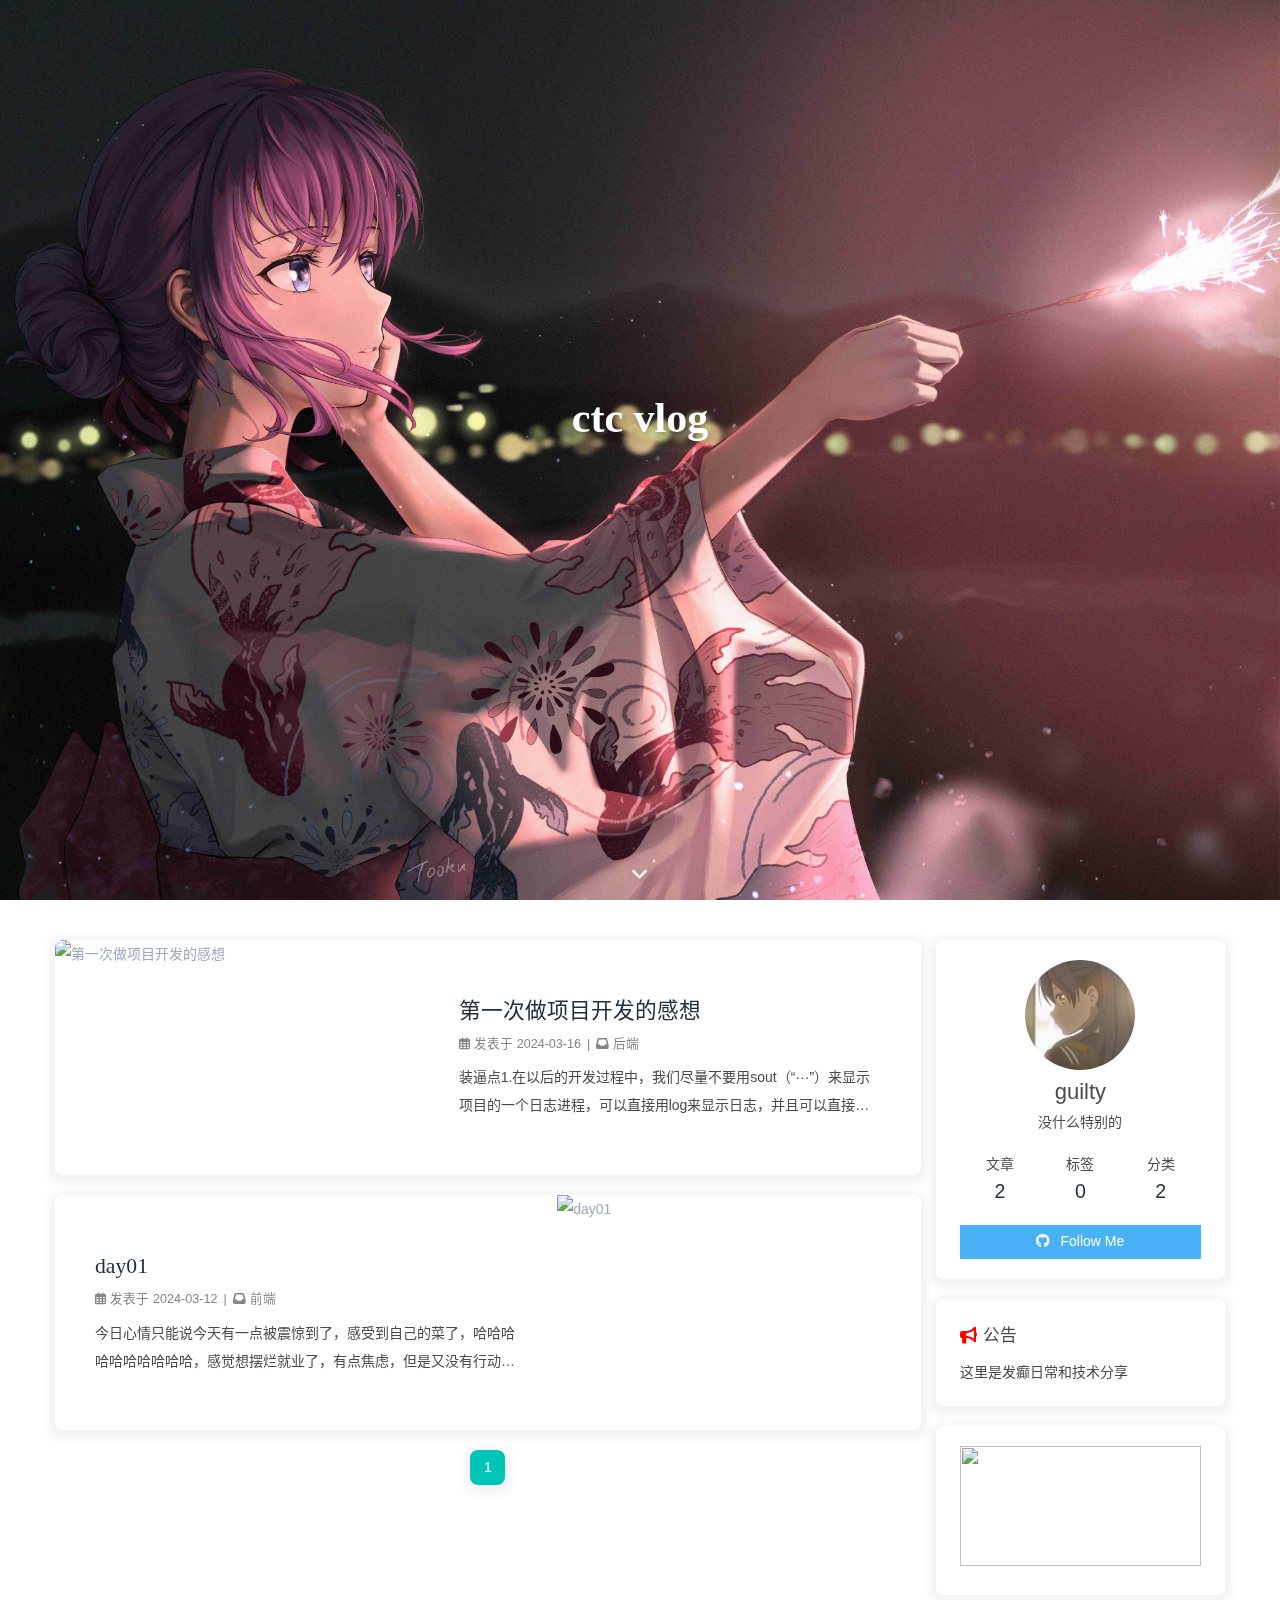
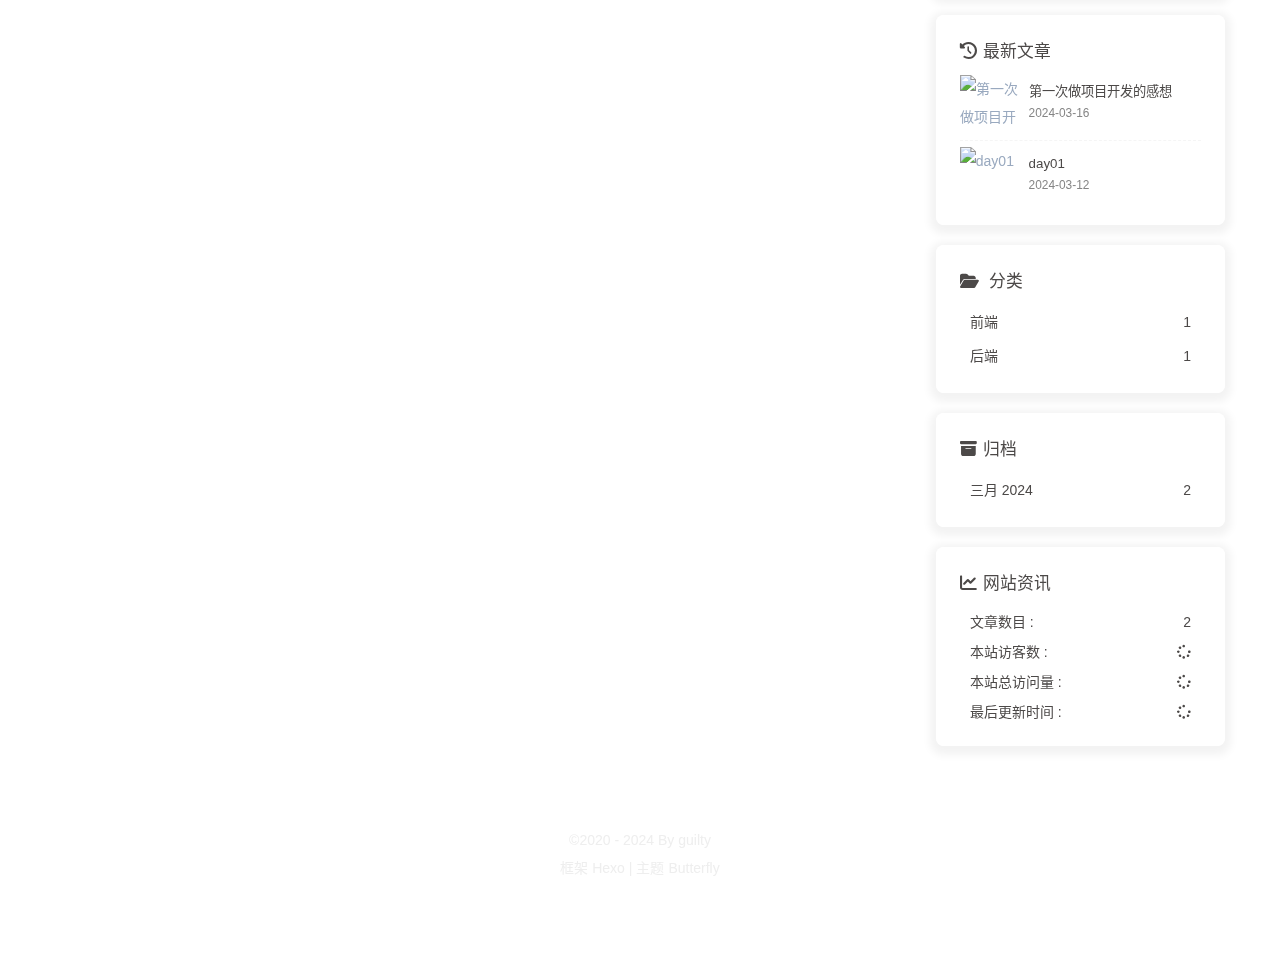
==== index.html @ 4bde2156 "Site updated: 2024-03-17 15:20:53" ====
<!DOCTYPE html><html lang="zh-CN" data-theme="light"><head><meta charset="UTF-8"><meta http-equiv="X-UA-Compatible" content="IE=edge"><meta name="viewport" content="width=device-width, initial-scale=1.0,viewport-fit=cover"><title>ctc vlog - 巅峰引来虚伪的拥护，黄昏见证真正的信徒</title><meta name="author" content="guilty"><meta name="copyright" content="guilty"><meta name="format-detection" content="telephone=no"><meta name="theme-color" content="#ffffff"><meta name="description" content="没什么特别的">
<meta property="og:type" content="website">
<meta property="og:title" content="ctc vlog">
<meta property="og:url" content="http://example.com/index.html">
<meta property="og:site_name" content="ctc vlog">
<meta property="og:description" content="没什么特别的">
<meta property="og:locale" content="zh_CN">
<meta property="og:image" content="http://example.com/img/img02.png">
<meta property="article:author" content="guilty">
<meta name="twitter:card" content="summary">
<meta name="twitter:image" content="http://example.com/img/img02.png"><link rel="shortcut icon" href="/img/favicon.png"><link rel="canonical" href="http://example.com/index.html"><link rel="preconnect" href="//cdn.jsdelivr.net"/><link rel="preconnect" href="//busuanzi.ibruce.info"/><link rel="stylesheet" href="/css/index.css?v=4.13.0"><link rel="stylesheet" href="https://cdn.jsdelivr.net/npm/@fortawesome/fontawesome-free@6.5.1/css/all.min.css"><link rel="stylesheet" href="https://cdn.jsdelivr.net/npm/@fancyapps/ui@5.0.33/dist/fancybox/fancybox.min.css" media="print" onload="this.media='all'"><script>const GLOBAL_CONFIG = {
  root: '/',
  algolia: undefined,
  localSearch: {"path":"/search.xml","preload":false,"top_n_per_article":1,"unescape":false,"languages":{"hits_empty":"找不到您查询的内容：${query}","hits_stats":"共找到 ${hits} 篇文章"}},
  translate: undefined,
  noticeOutdate: undefined,
  highlight: {"plugin":"highlight.js","highlightCopy":true,"highlightLang":true,"highlightHeightLimit":false},
  copy: {
    success: '复制成功',
    error: '复制错误',
    noSupport: '浏览器不支持'
  },
  relativeDate: {
    homepage: false,
    post: false
  },
  runtime: '',
  dateSuffix: {
    just: '刚刚',
    min: '分钟前',
    hour: '小时前',
    day: '天前',
    month: '个月前'
  },
  copyright: undefined,
  lightbox: 'fancybox',
  Snackbar: undefined,
  infinitegrid: {
    js: 'https://cdn.jsdelivr.net/npm/@egjs/infinitegrid@4.11.1/dist/infinitegrid.min.js',
    buttonText: '加载更多'
  },
  isPhotoFigcaption: false,
  islazyload: false,
  isAnchor: false,
  percent: {
    toc: true,
    rightside: false,
  },
  autoDarkmode: false
}</script><script id="config-diff">var GLOBAL_CONFIG_SITE = {
  title: 'ctc vlog',
  isPost: false,
  isHome: true,
  isHighlightShrink: false,
  isToc: false,
  postUpdate: '2024-03-17 15:19:22'
}</script><script>(win=>{
      win.saveToLocal = {
        set: (key, value, ttl) => {
          if (ttl === 0) return
          const now = Date.now()
          const expiry = now + ttl * 86400000
          const item = {
            value,
            expiry
          }
          localStorage.setItem(key, JSON.stringify(item))
        },
      
        get: key => {
          const itemStr = localStorage.getItem(key)
      
          if (!itemStr) {
            return undefined
          }
          const item = JSON.parse(itemStr)
          const now = Date.now()
      
          if (now > item.expiry) {
            localStorage.removeItem(key)
            return undefined
          }
          return item.value
        }
      }
    
      win.getScript = (url, attr = {}) => new Promise((resolve, reject) => {
        const script = document.createElement('script')
        script.src = url
        script.async = true
        script.onerror = reject
        script.onload = script.onreadystatechange = function() {
          const loadState = this.readyState
          if (loadState && loadState !== 'loaded' && loadState !== 'complete') return
          script.onload = script.onreadystatechange = null
          resolve()
        }

        Object.keys(attr).forEach(key => {
          script.setAttribute(key, attr[key])
        })

        document.head.appendChild(script)
      })
    
      win.getCSS = (url, id = false) => new Promise((resolve, reject) => {
        const link = document.createElement('link')
        link.rel = 'stylesheet'
        link.href = url
        if (id) link.id = id
        link.onerror = reject
        link.onload = link.onreadystatechange = function() {
          const loadState = this.readyState
          if (loadState && loadState !== 'loaded' && loadState !== 'complete') return
          link.onload = link.onreadystatechange = null
          resolve()
        }
        document.head.appendChild(link)
      })
    
      win.activateDarkMode = () => {
        document.documentElement.setAttribute('data-theme', 'dark')
        if (document.querySelector('meta[name="theme-color"]') !== null) {
          document.querySelector('meta[name="theme-color"]').setAttribute('content', '#0d0d0d')
        }
      }
      win.activateLightMode = () => {
        document.documentElement.setAttribute('data-theme', 'light')
        if (document.querySelector('meta[name="theme-color"]') !== null) {
          document.querySelector('meta[name="theme-color"]').setAttribute('content', '#ffffff')
        }
      }
      const t = saveToLocal.get('theme')
    
        if (t === 'dark') activateDarkMode()
        else if (t === 'light') activateLightMode()
      
      const asideStatus = saveToLocal.get('aside-status')
      if (asideStatus !== undefined) {
        if (asideStatus === 'hide') {
          document.documentElement.classList.add('hide-aside')
        } else {
          document.documentElement.classList.remove('hide-aside')
        }
      }
    
      const detectApple = () => {
        if(/iPad|iPhone|iPod|Macintosh/.test(navigator.userAgent)){
          document.documentElement.classList.add('apple')
        }
      }
      detectApple()
    })(window)</script><link rel="stylesheet" href="/css/custom.css" media="defer" onload="this.media='all'"><!-- hexo injector head_end start --><link rel="stylesheet" href="https://cdn.cbd.int/hexo-butterfly-swiper-anzhiyu-pro/lib/swiper.min.css" media="print" onload="this.media='all'"><link rel="stylesheet" href="https://cdn.cbd.int/hexo-butterfly-swiper-anzhiyu-pro/lib/swiperstyle.css" media="print" onload="this.media='all'"><link rel="stylesheet" href="https://npm.elemecdn.com/anzhiyu-blog@2.0.4/css/runtime/runtime.min.css" media="print" onload="this.media='all'"><link rel="stylesheet" href="https://cdn.cbd.int/hexo-butterfly-clock-anzhiyu@1.1.6/lib/clock.min.css" /><link rel="stylesheet" href="https://cdn.cbd.int/hexo-butterfly-swiper-anzhiyu-pro/lib/swiper.min.css" media="print" onload="this.media='all'"><link rel="stylesheet" href="https://cdn.cbd.int/hexo-butterfly-swiper-anzhiyu-pro/lib/swiperstyle.css" media="print" onload="this.media='all'"><link rel="stylesheet" href="https://cdn.cbd.int/hexo-butterfly-swiper-anzhiyu-pro/lib/categoryGroup.css" media="print" onload="this.media='all'"><link rel="stylesheet" href="https://cdn.cbd.int/hexo-butterfly-wowjs/lib/animate.min.css" media="print" onload="this.media='screen'"><!-- hexo injector head_end end --><meta name="generator" content="Hexo 7.1.1"><link rel="alternate" href="/atom.xml" title="ctc vlog" type="application/atom+xml">
</head><body><div id="web_bg"></div><div id="sidebar"><div id="menu-mask"></div><div id="sidebar-menus"><div class="avatar-img is-center"><img src="/img/img02.png" onerror="onerror=null;src='/img/friend_404.gif'" alt="avatar"/></div><div class="sidebar-site-data site-data is-center"><a href="/archives/"><div class="headline">文章</div><div class="length-num">2</div></a><a href="/tags/"><div class="headline">标签</div><div class="length-num">0</div></a><a href="/categories/"><div class="headline">分类</div><div class="length-num">2</div></a></div><hr class="custom-hr"/><div class="menus_items"><div class="menus_item"><a class="site-page" href="/"><i class="fa-fw fas fa-home"></i><span> Home</span></a></div><div class="menus_item"><a class="site-page" href="/bangumis/index.html"><i class="fa-fw fas fa-home"></i><span> 追番</span></a></div><div class="menus_item"><a class="site-page" href="/comments/"><i class="fa-fw fas fa-envelope"></i><span> 留言板</span></a></div></div></div></div><div class="page" id="body-wrap"><header class="full_page" id="page-header"><nav id="nav"><span id="blog-info"><a href="/" title="ctc vlog"><span class="site-name">ctc vlog</span></a></span><div id="menus"><div id="search-button"><a class="site-page social-icon search" href="javascript:void(0);"><i class="fas fa-search fa-fw"></i><span> 搜索</span></a></div><div class="menus_items"><div class="menus_item"><a class="site-page" href="/"><i class="fa-fw fas fa-home"></i><span> Home</span></a></div><div class="menus_item"><a class="site-page" href="/bangumis/index.html"><i class="fa-fw fas fa-home"></i><span> 追番</span></a></div><div class="menus_item"><a class="site-page" href="/comments/"><i class="fa-fw fas fa-envelope"></i><span> 留言板</span></a></div></div><div id="toggle-menu"><a class="site-page" href="javascript:void(0);"><i class="fas fa-bars fa-fw"></i></a></div></div></nav><div id="site-info"><h1 id="site-title">ctc vlog</h1></div><div id="scroll-down"><i class="fas fa-angle-down scroll-down-effects"></i></div></header><main class="layout" id="content-inner"><div class="recent-posts" id="recent-posts"><div class="recent-post-item"><div class="post_cover left"><a href="/posts/1.html" title="第一次做项目开发的感想"><img class="post-bg" src="/img/img04.jpg" onerror="this.onerror=null;this.src='/img/404.jpg'" alt="第一次做项目开发的感想"></a></div><div class="recent-post-info"><a class="article-title" href="/posts/1.html" title="第一次做项目开发的感想">第一次做项目开发的感想</a><div class="article-meta-wrap"><span class="post-meta-date"><i class="far fa-calendar-alt"></i><span class="article-meta-label">发表于</span><time datetime="2024-03-16T09:42:30.233Z" title="发表于 2024-03-16 17:42:30">2024-03-16</time></span><span class="article-meta"><span class="article-meta-separator">|</span><i class="fas fa-inbox"></i><a class="article-meta__categories" href="/categories/%E5%90%8E%E7%AB%AF/">后端</a></span></div><div class="content">装逼点1.在以后的开发过程中，我们尽量不要用sout（“···”）来显示项目的一个日志进程，可以直接用log来显示日志，并且可以直接用注解@Slf4j
知识点* 1.@RestController是一个组合注解，不仅包括controller还有response body，它能将对象转为josn格式* 2.Nginx 和 Tomcat 都可以作为 Web 服务器，但它们的作用略有不同。Nginx 是一个高性能的 Web 服务器和反向代理，只处理静态文件。Tomcat 是一个 Java Web 应用服务器，它的主要作用是提供 Java Web 应用程序的服务。Tomcat 支持 Servlet 和 JSP 技术，能够从前端接收 HTTP 请求，处理请求并生成响应，还可以与数据库等其他后端服务进行交互。也就是说，前端的静态资源放到Nginx服务器上，而与后台数据库交互的后端代码可以放在Tomcat服务器上，因为他支持Servlet和jsp技术，同理，也支持SpringBoot框架开发的代码。再简单来说，就是一个只能挂静态的，没有任何变化的东西，一个能与后端进行互动，能变化* 3.当前端有数据 ...</div></div></div><div class="recent-post-item"><div class="post_cover right"><a href="/posts/0.html" title="day01"><img class="post-bg" src="/img/img03.png" onerror="this.onerror=null;this.src='/img/404.jpg'" alt="day01"></a></div><div class="recent-post-info"><a class="article-title" href="/posts/0.html" title="day01">day01</a><div class="article-meta-wrap"><span class="post-meta-date"><i class="far fa-calendar-alt"></i><span class="article-meta-label">发表于</span><time datetime="2024-03-12T08:38:47.953Z" title="发表于 2024-03-12 16:38:47">2024-03-12</time></span><span class="article-meta"><span class="article-meta-separator">|</span><i class="fas fa-inbox"></i><a class="article-meta__categories" href="/categories/%E5%89%8D%E7%AB%AF/">前端</a></span></div><div class="content">今日心情只能说今天有一点被震惊到了，感受到自己的菜了，哈哈哈哈哈哈哈哈哈哈，感觉想摆烂就业了，有点焦虑，但是又没有行动，算了，今天直接摆烂吧
技术分享今天接触了hexo和GitHub搭建个人博客，我感觉一定要记得你新建一个github项目，一定名字要与你的github名字一样，否则不能访问。接下来说一下简要流程。
1.github账号的注册注册懂得都懂，但是可能登不进去github网站，这个时候不要慌张，你也可以直接用steam++（steam加速器）加速github。
2.nodejs这个下载的话自己去看网上的配置即可，可能会碰到一点麻烦，所以建议版本不要太高，因为比较成熟的一些经典框架用的都是低版本
3.git下载这个几乎就没什么问题，网上下下来即可，然后一直下一步就行了
4.hexo下载这是一个我觉得比较好看且好用的一个主题，比较有逼格，跟着帮助文档去下就行了。
5.部署到github只能说没钱的孩子是这样的，只能白嫖，关键就是要生成SSH，来连接你的git远程仓库，从而实现远程的一个上传同步
6.修改配置文件如题搜索如何修改deploy的repository即可
7.上传启动计 ...</div></div></div><nav id="pagination"><div class="pagination"><span class="page-number current">1</span></div></nav></div><div class="aside-content" id="aside-content"><div class="card-widget card-info"><div class="is-center"><div class="avatar-img"><img src="/img/img02.png" onerror="this.onerror=null;this.src='/img/friend_404.gif'" alt="avatar"/></div><div class="author-info__name">guilty</div><div class="author-info__description">没什么特别的</div></div><div class="card-info-data site-data is-center"><a href="/archives/"><div class="headline">文章</div><div class="length-num">2</div></a><a href="/tags/"><div class="headline">标签</div><div class="length-num">0</div></a><a href="/categories/"><div class="headline">分类</div><div class="length-num">2</div></a></div><a id="card-info-btn" target="_blank" rel="noopener" href="https://github.com/xxxxxx"><i class="fab fa-github"></i><span>Follow Me</span></a></div><div class="card-widget card-announcement"><div class="item-headline"><i class="fas fa-bullhorn fa-shake"></i><span>公告</span></div><div class="announcement_content">这里是发癫日常和技术分享</div></div><div class="sticky_layout"><div class="card-widget card-recent-post"><div class="item-headline"><i class="fas fa-history"></i><span>最新文章</span></div><div class="aside-list"><div class="aside-list-item"><a class="thumbnail" href="/posts/1.html" title="第一次做项目开发的感想"><img src="/img/img04.jpg" onerror="this.onerror=null;this.src='/img/404.jpg'" alt="第一次做项目开发的感想"/></a><div class="content"><a class="title" href="/posts/1.html" title="第一次做项目开发的感想">第一次做项目开发的感想</a><time datetime="2024-03-16T09:42:30.233Z" title="发表于 2024-03-16 17:42:30">2024-03-16</time></div></div><div class="aside-list-item"><a class="thumbnail" href="/posts/0.html" title="day01"><img src="/img/img03.png" onerror="this.onerror=null;this.src='/img/404.jpg'" alt="day01"/></a><div class="content"><a class="title" href="/posts/0.html" title="day01">day01</a><time datetime="2024-03-12T08:38:47.953Z" title="发表于 2024-03-12 16:38:47">2024-03-12</time></div></div></div></div><div class="card-widget card-categories"><div class="item-headline">
            <i class="fas fa-folder-open"></i>
            <span>分类</span>
            
            </div>
            <ul class="card-category-list" id="aside-cat-list">
            <li class="card-category-list-item "><a class="card-category-list-link" href="/categories/%E5%89%8D%E7%AB%AF/"><span class="card-category-list-name">前端</span><span class="card-category-list-count">1</span></a></li><li class="card-category-list-item "><a class="card-category-list-link" href="/categories/%E5%90%8E%E7%AB%AF/"><span class="card-category-list-name">后端</span><span class="card-category-list-count">1</span></a></li>
            </ul></div><div class="card-widget card-archives"><div class="item-headline"><i class="fas fa-archive"></i><span>归档</span></div><ul class="card-archive-list"><li class="card-archive-list-item"><a class="card-archive-list-link" href="/archives/2024/03/"><span class="card-archive-list-date">三月 2024</span><span class="card-archive-list-count">2</span></a></li></ul></div><div class="card-widget card-webinfo"><div class="item-headline"><i class="fas fa-chart-line"></i><span>网站资讯</span></div><div class="webinfo"><div class="webinfo-item"><div class="item-name">文章数目 :</div><div class="item-count">2</div></div><div class="webinfo-item"><div class="item-name">本站访客数 :</div><div class="item-count" id="busuanzi_value_site_uv"><i class="fa-solid fa-spinner fa-spin"></i></div></div><div class="webinfo-item"><div class="item-name">本站总访问量 :</div><div class="item-count" id="busuanzi_value_site_pv"><i class="fa-solid fa-spinner fa-spin"></i></div></div><div class="webinfo-item"><div class="item-name">最后更新时间 :</div><div class="item-count" id="last-push-date" data-lastPushDate="2024-03-17T07:19:22.406Z"><i class="fa-solid fa-spinner fa-spin"></i></div></div></div></div></div></div></main><footer id="footer"><div id="footer-wrap"><div class="copyright">&copy;2020 - 2024 By guilty</div><div class="framework-info"><span>框架 </span><a target="_blank" rel="noopener" href="https://hexo.io">Hexo</a><span class="footer-separator">|</span><span>主题 </span><a target="_blank" rel="noopener" href="https://github.com/jerryc127/hexo-theme-butterfly">Butterfly</a></div></div></footer></div><div id="rightside"><div id="rightside-config-hide"><button id="darkmode" type="button" title="浅色和深色模式转换"><i class="fas fa-adjust"></i></button><button id="hide-aside-btn" type="button" title="单栏和双栏切换"><i class="fas fa-arrows-alt-h"></i></button></div><div id="rightside-config-show"><button id="rightside-config" type="button" title="设置"><i class="fas fa-cog fa-spin"></i></button><button id="go-up" type="button" title="回到顶部"><span class="scroll-percent"></span><i class="fas fa-arrow-up"></i></button></div></div><div><script src="/js/utils.js?v=4.13.0"></script><script src="/js/main.js?v=4.13.0"></script><script src="https://cdn.jsdelivr.net/npm/@fancyapps/ui@5.0.33/dist/fancybox/fancybox.umd.min.js"></script><script>function panguFn () {
  if (typeof pangu === 'object') pangu.autoSpacingPage()
  else {
    getScript('https://cdn.jsdelivr.net/npm/pangu@4.0.7/dist/browser/pangu.min.js')
      .then(() => {
        pangu.autoSpacingPage()
      })
  }
}

function panguInit () {
  if (false){
    GLOBAL_CONFIG_SITE.isPost && panguFn()
  } else {
    panguFn()
  }
}

document.addEventListener('DOMContentLoaded', panguInit)</script><div class="js-pjax"></div><div class="aplayer no-destroy" data-id="7958631953" data-server="netease" data-type="playlist"   data-order="list" data-fixed="true" data-preload="auto" data-autoplay="true" data-mutex="true" ></div><link rel="stylesheet" href="https://cdn.jsdelivr.net/npm/aplayer@1.10.1/dist/APlayer.min.css" media="print" onload="this.media='all'"><script src="https://cdn.jsdelivr.net/npm/aplayer@1.10.1/dist/APlayer.min.js"></script><script src="https://cdn.jsdelivr.net/npm/butterfly-extsrc@1.1.3/metingjs/dist/Meting.min.js"></script><script src="https://cdn.jsdelivr.net/npm/pjax@0.2.8/pjax.min.js"></script><script>let pjaxSelectors = ["head > title","#config-diff","#body-wrap","#rightside-config-hide","#rightside-config-show",".js-pjax"]

var pjax = new Pjax({
  elements: 'a:not([target="_blank"])',
  selectors: pjaxSelectors,
  cacheBust: false,
  analytics: false,
  scrollRestoration: false
})

document.addEventListener('pjax:send', function () {

  // removeEventListener
  btf.removeGlobalFnEvent('pjax')
  btf.removeGlobalFnEvent('themeChange')

  document.getElementById('rightside').classList.remove('rightside-show')
  
  if (window.aplayers) {
    for (let i = 0; i < window.aplayers.length; i++) {
      if (!window.aplayers[i].options.fixed) {
        window.aplayers[i].destroy()
      }
    }
  }

  typeof typed === 'object' && typed.destroy()

  //reset readmode
  const $bodyClassList = document.body.classList
  $bodyClassList.contains('read-mode') && $bodyClassList.remove('read-mode')

  typeof disqusjs === 'object' && disqusjs.destroy()
})

document.addEventListener('pjax:complete', function () {
  window.refreshFn()

  document.querySelectorAll('script[data-pjax]').forEach(item => {
    const newScript = document.createElement('script')
    const content = item.text || item.textContent || item.innerHTML || ""
    Array.from(item.attributes).forEach(attr => newScript.setAttribute(attr.name, attr.value))
    newScript.appendChild(document.createTextNode(content))
    item.parentNode.replaceChild(newScript, item)
  })

  GLOBAL_CONFIG.islazyload && window.lazyLoadInstance.update()

  typeof panguInit === 'function' && panguInit()

  // google analytics
  typeof gtag === 'function' && gtag('config', '', {'page_path': window.location.pathname});

  // baidu analytics
  typeof _hmt === 'object' && _hmt.push(['_trackPageview',window.location.pathname]);

  typeof loadMeting === 'function' && document.getElementsByClassName('aplayer').length && loadMeting()

  // prismjs
  typeof Prism === 'object' && Prism.highlightAll()
})

document.addEventListener('pjax:error', e => {
  if (e.request.status === 404) {
    pjax.loadUrl('/404.html')
  }
})</script><script async data-pjax src="//busuanzi.ibruce.info/busuanzi/2.3/busuanzi.pure.mini.js"></script><div id="local-search"><div class="search-dialog"><nav class="search-nav"><span class="search-dialog-title">搜索</span><span id="loading-status"></span><button class="search-close-button"><i class="fas fa-times"></i></button></nav><div class="is-center" id="loading-database"><i class="fas fa-spinner fa-pulse"></i><span>  数据库加载中</span></div><div class="search-wrap"><div id="local-search-input"><div class="local-search-box"><input class="local-search-box--input" placeholder="搜索文章" type="text"/></div></div><hr/><div id="local-search-results"></div><div id="local-search-stats-wrap"></div></div></div><div id="search-mask"></div><script src="/js/search/local-search.js?v=4.13.0"></script></div></div><!-- hexo injector body_end start --><script data-pjax>
  function butterfly_swiper_injector_config(){
    var parent_div_git = document.getElementById('recent-posts');
    var item_html = '<div class="recent-post-item swiper_container_card" style="height: auto;width: 100%"><div id="random"><div id="random-banner"><canvas id="peoplecanvas"></canvas></div><a id="random-hover" style="width:100%;height:auto;" href="javascript:toRandomPost()" rel="external nofollow noreferrer" one-link-mark="yes"><i class="fa fa-paper-plane" style="margin-left:10px"></i><div style="margin-left:10px">随便逛逛<i class="fa-solid fa-arrow-right" style="margin-left:10px"></i></div></a></div><div class="blog-slider swiper-container-fade swiper-container-horizontal" id="swiper_container"><div class="blog-slider__wrp swiper-wrapper" style="transition-duration: 0ms;"><div class="blog-slider__item swiper-slide" style="width: 750px; opacity: 1; transform: translate3d(0px, 0px, 0px); transition-duration: 0ms;"><a class="blog-slider__img" onclick="pjax.loadUrl(&quot;posts/1.html&quot;);" href="javascript:void(0);" alt=""><img width="48" height="48" src="/img/img04.jpg" alt="" onerror="this.src=https://cdn.cbd.int/akilar-candyassets/image/loading.gif; this.onerror = null;"/></a><div class="blog-slider__content"><span class="blog-slider__code">2024-03-16</span><a class="blog-slider__title" onclick="pjax.loadUrl(&quot;posts/1.html&quot;);" href="javascript:void(0);" alt="">第一次做项目开发的感想</a><div class="blog-slider__text">再怎么看我也不知道怎么描述它的啦！</div><a class="blog-slider__button" onclick="pjax.loadUrl(&quot;posts/1.html&quot;);" href="javascript:void(0);" alt="">详情       </a></div></div><div class="blog-slider__item swiper-slide" style="width: 750px; opacity: 1; transform: translate3d(0px, 0px, 0px); transition-duration: 0ms;"><a class="blog-slider__img" onclick="pjax.loadUrl(&quot;posts/0.html&quot;);" href="javascript:void(0);" alt=""><img width="48" height="48" src="/img/img03.png" alt="" onerror="this.src=https://cdn.cbd.int/akilar-candyassets/image/loading.gif; this.onerror = null;"/></a><div class="blog-slider__content"><span class="blog-slider__code">2024-03-12</span><a class="blog-slider__title" onclick="pjax.loadUrl(&quot;posts/0.html&quot;);" href="javascript:void(0);" alt="">day01</a><div class="blog-slider__text">分享一下</div><a class="blog-slider__button" onclick="pjax.loadUrl(&quot;posts/0.html&quot;);" href="javascript:void(0);" alt="">详情       </a></div></div></div><div class="blog-slider__pagination swiper-pagination-clickable swiper-pagination-bullets"></div></div></div>';
    console.log('已挂载butterfly_swiper')
    parent_div_git.insertAdjacentHTML("afterbegin",item_html)
    }
  var elist = 'undefined'.split(',');
  var cpage = location.pathname;
  var epage = '/';
  var flag = 0;

  for (var i=0;i<elist.length;i++){
    if (cpage.includes(elist[i])){
      flag++;
    }
  }

  if ((epage ==='all')&&(flag == 0)){
    butterfly_swiper_injector_config();
  }
  else if (epage === cpage){
    butterfly_swiper_injector_config();
  }
  </script><script defer src="https://npm.elemecdn.com/anzhiyu-blog@1.1.6/js/swiper.min.js"></script><script defer data-pjax src="https://cdn.cbd.int/hexo-butterfly-swiper-anzhiyu-pro/lib/swiper_init.js"></script><script data-pjax src="https://lf26-cdn-tos.bytecdntp.com/cdn/expire-1-M/gsap/3.9.1/gsap.min.js"></script><script defer src="https://npm.elemecdn.com/hexo-butterfly-swiper-anzhiyu-pro/lib/people.min.js"></script><script async src="/anzhiyu/random.js"></script><script data-pjax>
  function butterfly_footer_beautify_injector_config(){
    var parent_div_git = document.getElementById('footer-wrap');
    var item_html = '<div id="workboard"></div><p id="ghbdages"><a class="github-badge" target="_blank" href="https://hexo.io/" style="margin-inline:5px" data-title="博客框架为Hexo_v5.4.0" title=""><img src="https://img.shields.io/badge/Frame-Hexo-blue?style=flat&amp;logo=hexo" alt=""/></a><a class="github-badge" target="_blank" href="https://butterfly.js.org/" style="margin-inline:5px" data-title="主题版本Butterfly_v4.2.2" title=""><img src="https://img.shields.io/badge/Theme-Butterfly-6513df?style=flat&amp;logo=bitdefender" alt=""/></a><a class="github-badge" target="_blank" href="https://www.jsdelivr.com/" style="margin-inline:5px" data-title="本站使用JsDelivr为静态资源提供CDN加速" title=""><img src="https://img.shields.io/badge/CDN-jsDelivr-orange?style=flat&amp;logo=jsDelivr" alt=""/></a><a class="github-badge" target="_blank" href="https://beian.miit.gov.cn/#/Integrated/index" style="margin-inline:5px" data-title="本站已在湘进行备案" title=""><img src="https://img.shields.io/badge/湘ICP备-2022004213号-e1d492?style=flat&amp;logo=[data-uri]" alt=""/></a><a class="github-badge" target="_blank" href="https://github.com/" style="margin-inline:5px" data-title="本站项目由Github托管" title=""><img src="https://img.shields.io/badge/Source-Github-d021d6?style=flat&amp;logo=GitHub" alt=""/></a><a class="github-badge" target="_blank" href="http://creativecommons.org/licenses/by-nc-sa/4.0/" style="margin-inline:5px" data-title="本站采用知识共享署名-非商业性使用-相同方式共享4.0国际许可协议进行许可" title=""><img src="https://img.shields.io/badge/Copyright-BY--NC--SA%204.0-d42328?style=flat&amp;logo=Claris" alt=""/></a></p>';
    console.log('已挂载butterfly_footer_beautify')
    parent_div_git.insertAdjacentHTML("beforeend",item_html)
    }
  var elist = 'null'.split(',');
  var cpage = location.pathname;
  var epage = 'all';
  var flag = 0;

  for (var i=0;i<elist.length;i++){
    if (cpage.includes(elist[i])){
      flag++;
    }
  }

  if ((epage ==='all')&&(flag == 0)){
    butterfly_footer_beautify_injector_config();
  }
  else if (epage === cpage){
    butterfly_footer_beautify_injector_config();
  }
  </script><script async src="/js/runtime/runtime.min.js"></script><script data-pjax>
  function butterfly_clock_anzhiyu_injector_config(){
    var parent_div_git = document.getElementsByClassName('sticky_layout')[0];
    var item_html = '<div class="card-widget card-clock"><div class="card-glass"><div class="card-background"><div class="card-content"><div id="hexo_electric_clock"><img class="entered loading" id="card-clock-loading" src="https://cdn.cbd.int/hexo-butterfly-clock-anzhiyu@1.1.6/lib/loading.gif" style="height: 120px; width: 100%;" data-ll-status="loading"/></div></div></div></div></div>';
    console.log('已挂载butterfly_clock_anzhiyu')
    if(parent_div_git) {
      parent_div_git.insertAdjacentHTML("afterbegin",item_html)
    }
  }
  var elist = 'null'.split(',');
  var cpage = location.pathname;
  var epage = 'all';
  var qweather_key = 'a35fad84db9d4ffc9fcb28bc6d56288e';
  var gaud_map_key = '77237fd2622d3f7392ce23e9861d0ec3';
  var baidu_ak_key = 'undefined';
  var flag = 0;
  var clock_rectangle = '112.6534116,27.96920845';
  var clock_default_rectangle_enable = 'false';

  for (var i=0;i<elist.length;i++){
    if (cpage.includes(elist[i])){
      flag++;
    }
  }

  if ((epage ==='all')&&(flag == 0)){
    butterfly_clock_anzhiyu_injector_config();
  }
  else if (epage === cpage){
    butterfly_clock_anzhiyu_injector_config();
  }
  </script><script src="https://widget.qweather.net/simple/static/js/he-simple-common.js?v=2.0"></script><script data-pjax src="https://cdn.cbd.int/hexo-butterfly-clock-anzhiyu@1.1.6/lib/clock.min.js"></script><script data-pjax>
  function butterfly_swiper_injector_config(){
    var parent_div_git = document.getElementById('recent-posts');
    var item_html = '<div class="swiper_container_card" style="height: auto;width: 100%"><div id="bannerGroup"><div id="random"><div id="random-banner"><canvas id="peoplecanvas"></canvas></div><a id="random-hover" style="width:100%;height:auto;" href="javascript:toRandomPost()" rel="external nofollow noreferrer" one-link-mark="yes"><i class="fa fa-paper-plane" style="margin-left:10px"></i><div style="margin-left:10px">随便逛逛<i class="fa-solid fa-arrow-right" style="margin-left:10px"></i></div></a></div><div class="categoryGroup"><div class="categoryItem" style="box-shadow:var(--anzhiyu-shadow-blue)"><a class="categoryButton blue" onclick="pjax.loadUrl(&quot;/categories/前端/&quot;);" href="javascript:void(0);"><span class="categoryButtonText">前端</span><i class="fas fa-dove"></i></a></div><div class="categoryItem" style="box-shadow:var(--anzhiyu-shadow-red)"><a class="categoryButton red" onclick="pjax.loadUrl(&quot;/categories/后端/&quot;);" href="javascript:void(0);"><span class="categoryButtonText">后端</span><i class="fas fa-burn"></i></a></div><div class="categoryItem" style="box-shadow:var(--anzhiyu-shadow-green)"><a class="categoryButton green" onclick="pjax.loadUrl(&quot;/categories/生活/&quot;);" href="javascript:void(0);"><span class="categoryButtonText">生活</span><i class="fas fa-book"></i></a></div></div></div><div id="swiper_container_blog"><div class="blog-slider swiper-container-fade swiper-container-horizontal" id="swiper_container"><div class="blog-slider__wrp swiper-wrapper" style="transition-duration: 0ms;"><div class="blog-slider__item swiper-slide" style="width: 750px; opacity: 1; transform: translate3d(0px, 0px, 0px); transition-duration: 0ms;"><a class="blog-slider__img" onclick="pjax.loadUrl(&quot;posts/1.html&quot;);" href="javascript:void(0);" title="第一次做项目开发的感想"><img width="48" height="48" src="/img/img04.jpg" alt="图片" onerror="this.src=https://cdn.cbd.int/akilar-candyassets/image/loading.gif; this.onerror = null;"/></a><div class="blog-slider__content"><span class="blog-slider__code">2024-03-16</span><a class="blog-slider__title" onclick="pjax.loadUrl(&quot;posts/1.html&quot;);" href="javascript:void(0);" alt="">第一次做项目开发的感想</a><div class="blog-slider__text">再怎么看我也不知道怎么描述它的啦！</div><a class="blog-slider__button" onclick="pjax.loadUrl(&quot;posts/1.html&quot;);" href="javascript:void(0);" alt="">详情       </a></div></div><div class="blog-slider__item swiper-slide" style="width: 750px; opacity: 1; transform: translate3d(0px, 0px, 0px); transition-duration: 0ms;"><a class="blog-slider__img" onclick="pjax.loadUrl(&quot;posts/0.html&quot;);" href="javascript:void(0);" title="day01"><img width="48" height="48" src="/img/img03.png" alt="图片" onerror="this.src=https://cdn.cbd.int/akilar-candyassets/image/loading.gif; this.onerror = null;"/></a><div class="blog-slider__content"><span class="blog-slider__code">2024-03-12</span><a class="blog-slider__title" onclick="pjax.loadUrl(&quot;posts/0.html&quot;);" href="javascript:void(0);" alt="">day01</a><div class="blog-slider__text">分享一下</div><a class="blog-slider__button" onclick="pjax.loadUrl(&quot;posts/0.html&quot;);" href="javascript:void(0);" alt="">详情       </a></div></div></div><div class="blog-slider__pagination swiper-pagination-clickable swiper-pagination-bullets"></div></div><div id="topGroup"><div class="topGroup"><div class="top-group-list-item"><div class="post_cover left_radius"><a onclick="pjax.loadUrl(&quot;posts/1.html&quot;);" href="javascript:void(0);" alt="" title="第一次做项目开发的感想" data-pjax-state="data-pjax-state"><span class="top-group-text">荐</span><img class="post_bg" alt="第一次做项目开发的感想" src="/img/img04.jpg" onerror="this.src=https://cdn.cbd.int/akilar-candyassets/image/loading.gif; this.onerror = null;"/></a></div><div class="top-group-info"><a class="article-title" onclick="pjax.loadUrl(&quot;posts/1.html&quot;);" href="javascript:void(0);" alt="" title="第一次做项目开发的感想" data-pjax-state="data-pjax-state">第一次做项目开发的感想</a></div></div><div class="top-group-list-item"><div class="post_cover left_radius"><a onclick="pjax.loadUrl(&quot;posts/0.html&quot;);" href="javascript:void(0);" alt="" title="day01" data-pjax-state="data-pjax-state"><span class="top-group-text">荐</span><img class="post_bg" alt="day01" src="/img/img03.png" onerror="this.src=https://cdn.cbd.int/akilar-candyassets/image/loading.gif; this.onerror = null;"/></a></div><div class="top-group-info"><a class="article-title" onclick="pjax.loadUrl(&quot;posts/0.html&quot;);" href="javascript:void(0);" alt="" title="day01" data-pjax-state="data-pjax-state">day01</a></div></div><div class="top-group-list-none"></div><div class="top-group-list-none"></div><div class="top-group-list-none"></div></div></div></div></div>';
    console.log('已挂载butterfly_swiper')
    parent_div_git.insertAdjacentHTML("afterbegin",item_html)
    }
  var elist = 'undefined'.split(',');
  var cpage = location.pathname;
  var epage = '/';
  var flag = 0;

  for (var i=0;i<elist.length;i++){
    if (cpage.includes(elist[i])){
      flag++;
    }
  }

  if ((epage ==='all')&&(flag == 0)){
    butterfly_swiper_injector_config();
  }
  else if (epage === cpage){
    butterfly_swiper_injector_config();
  }
  </script><div class="js-pjax"><script async="async">var arr = document.getElementsByClassName('recent-post-item');
for(var i = 0;i<arr.length;i++){
    arr[i].classList.add('wow');
    arr[i].classList.add('animate__zoomIn');
    arr[i].setAttribute('data-wow-duration', '1.5s');
    arr[i].setAttribute('data-wow-delay', '200ms');
    arr[i].setAttribute('data-wow-offset', '30');
    arr[i].setAttribute('data-wow-iteration', '1');
  }</script><script async="async">var arr = document.getElementsByClassName('card-widget');
for(var i = 0;i<arr.length;i++){
    arr[i].classList.add('wow');
    arr[i].classList.add('animate__zoomIn');
    arr[i].setAttribute('data-wow-duration', '');
    arr[i].setAttribute('data-wow-delay', '200ms');
    arr[i].setAttribute('data-wow-offset', '');
    arr[i].setAttribute('data-wow-iteration', '');
  }</script><script async="async">var arr = document.getElementsByClassName('flink-list-card');
for(var i = 0;i<arr.length;i++){
    arr[i].classList.add('wow');
    arr[i].classList.add('animate__flipInY');
    arr[i].setAttribute('data-wow-duration', '3s');
    arr[i].setAttribute('data-wow-delay', '');
    arr[i].setAttribute('data-wow-offset', '');
    arr[i].setAttribute('data-wow-iteration', '');
  }</script><script async="async">var arr = document.getElementsByClassName('flink-list-card');
for(var i = 0;i<arr.length;i++){
    arr[i].classList.add('wow');
    arr[i].classList.add('animate__animated');
    arr[i].setAttribute('data-wow-duration', '3s');
    arr[i].setAttribute('data-wow-delay', '');
    arr[i].setAttribute('data-wow-offset', '');
    arr[i].setAttribute('data-wow-iteration', '');
  }</script><script async="async">var arr = document.getElementsByClassName('article-sort-item');
for(var i = 0;i<arr.length;i++){
    arr[i].classList.add('wow');
    arr[i].classList.add('animate__slideInRight');
    arr[i].setAttribute('data-wow-duration', '1.5s');
    arr[i].setAttribute('data-wow-delay', '');
    arr[i].setAttribute('data-wow-offset', '');
    arr[i].setAttribute('data-wow-iteration', '');
  }</script><script async="async">var arr = document.getElementsByClassName('site-card');
for(var i = 0;i<arr.length;i++){
    arr[i].classList.add('wow');
    arr[i].classList.add('animate__flipInY');
    arr[i].setAttribute('data-wow-duration', '3s');
    arr[i].setAttribute('data-wow-delay', '');
    arr[i].setAttribute('data-wow-offset', '');
    arr[i].setAttribute('data-wow-iteration', '');
  }</script><script async="async">var arr = document.getElementsByClassName('site-card');
for(var i = 0;i<arr.length;i++){
    arr[i].classList.add('wow');
    arr[i].classList.add('animate__animated');
    arr[i].setAttribute('data-wow-duration', '3s');
    arr[i].setAttribute('data-wow-delay', '');
    arr[i].setAttribute('data-wow-offset', '');
    arr[i].setAttribute('data-wow-iteration', '');
  }</script></div><script defer src="https://cdn.cbd.int/hexo-butterfly-wowjs/lib/wow.min.js"></script><script defer src="https://cdn.cbd.int/hexo-butterfly-wowjs/lib/wow_init.js"></script><!-- hexo injector body_end end --><script src="/live2dw/lib/L2Dwidget.min.js?094cbace49a39548bed64abff5988b05"></script><script>L2Dwidget.init({"tagMode":false,"debug":false,"model":{"jsonPath":"/live2dw/assets/hibiki.model.json"},"display":{"position":"right","width":150,"height":320},"mobile":{"show":false},"log":false,"pluginJsPath":"lib/","pluginModelPath":"assets/","pluginRootPath":"live2dw/"});</script></body></html>
---- css/custom.css ----
/* @font-face {
  font-family: Candyhome;
  src: url(https://npm.elemecdn.com/anzhiyu-blog@1.1.6/fonts/Candyhome.ttf);
  font-display: swap;
  font-weight: lighter;
} */
@font-face {
  font-family: ZhuZiAYuanJWD;
  src: url(https://npm.elemecdn.com/anzhiyu-blog@1.1.6/fonts/ZhuZiAWan.woff2);
  font-display: swap;
  font-weight: lighter;
}

div#menus {
  font-family: "ZhuZiAYuanJWD";
}
h1#site-title {
  font-family: ZhuZiAYuanJWD;
  font-size: 3em !important;
}
a.article-title,
a.blog-slider__title,
a.categoryBar-list-link,
h1.post-title {
  font-family: ZhuZiAYuanJWD;
}

.iconfont {
  font-family: "iconfont" !important;
  font-size: 3em;
  /* 可以定义图标大小 */
  font-style: normal;
  -webkit-font-smoothing: antialiased;
  -moz-osx-font-smoothing: grayscale;
}

/* 时间轴生肖icon */
svg.icon {
  /* 这里定义svg.icon，避免和Butterfly自带的note标签冲突 */
  width: 1em;
  height: 1em;
  /* width和height定义图标的默认宽度和高度*/
  vertical-align: -0.15em;
  fill: currentColor;
  overflow: hidden;
}

.icon-zhongbiao::before {
  color: #f7c768;
}

/* bilibli番剧插件 */
#article-container .bangumi-tab.bangumi-active {
  background: var(--anzhiyu-theme);
  color: var(--anzhiyu-ahoverbg);
  border-radius: 10px;
}
a.bangumi-tab:hover {
  text-decoration: none !important;
}
.bangumi-button:hover {
  background: var(--anzhiyu-theme) !important;
  border-radius: 10px !important;
  color: var(--anzhiyu-ahoverbg) !important;
}
a.bangumi-button.bangumi-nextpage:hover {
  text-decoration: none !important;
}
.bangumi-button {
  padding: 5px 10px !important;
}

a.bangumi-tab {
  padding: 5px 10px !important;
}
svg.icon.faa-tada {
  font-size: 1.1em;
}
.bangumi-info-item {
  border-right: 1px solid #f2b94b;
}
.bangumi-info-item span {
  color: #f2b94b;
}
.bangumi-info-item em {
  color: #f2b94b;
}

/* 解决artitalk的图标问题 */
#uploadSource > svg {
  width: 1.19em;
  height: 1.5em;
}

/*top-img黑色透明玻璃效果移除，不建议加，除非你执着于完全一图流或者背景图对比色明显 */
#page-header:not(.not-top-img):before {
  background-color: transparent !important;
}

/* 首页文章卡片 */
#recent-posts > .recent-post-item {
  background: rgba(255, 255, 255, 0.9);
}

/* 首页侧栏卡片 */
#aside-content .card-widget {
  background: rgba(255, 255, 255, 0.9);
}

/* 文章页面正文背景 */
div#post {
  background: rgba(255, 255, 255, 0.9);
}

/* 分页页面 */
div#page {
  background: rgba(255, 255, 255, 0.9);
}

/* 归档页面 */
div#archive {
  background: rgba(255, 255, 255, 0.9);
}

/* 标签页面 */
div#tag {
  background: rgba(255, 255, 255, 0.9);
}

/* 分类页面 */
div#category {
  background: rgba(255, 255, 255, 0.9);
}

/*夜间模式伪类遮罩层透明*/
[data-theme="dark"] #recent-posts > .recent-post-item {
  background: #121212;
}

[data-theme="dark"] .card-widget {
  background: #121212 !important;
}

[data-theme="dark"] div#post {
  background: #121212 !important;
}

[data-theme="dark"] div#tag {
  background: #121212 !important;
}

[data-theme="dark"] div#archive {
  background: #121212 !important;
}

[data-theme="dark"] div#page {
  background: #121212 !important;
}

[data-theme="dark"] div#category {
  background: #121212 !important;
}

[data-theme="dark"] div#category {
  background: transparent !important;
}
/* 页脚透明 */
#footer {
  background: transparent !important;
}

/* 头图透明 */
#page-header {
  background: transparent !important;
}

#rightside > div > button {
  border-radius: 5px;
}

/* 滚动条 */

::-webkit-scrollbar {
  width: 10px;
  height: 10px;
}

::-webkit-scrollbar-thumb {
  background-color: #3b70fc;
  border-radius: 2em;
}

::-webkit-scrollbar-corner {
  background-color: transparent;
}

::-moz-selection {
  color: #fff;
  background-color: #3b70fc;
}

/* 音乐播放器 */

/* .aplayer .aplayer-lrc {
  display: none !important;
} */

.aplayer.aplayer-fixed.aplayer-narrow .aplayer-body {
  left: -66px !important;
  transition: all 0.3s;
  /* 默认情况下缩进左侧66px，只留一点箭头部分 */
}

.aplayer.aplayer-fixed.aplayer-narrow .aplayer-body:hover {
  left: 0 !important;
  transition: all 0.3s;
  /* 鼠标悬停是左侧缩进归零，完全显示按钮 */
}

.aplayer.aplayer-fixed {
  z-index: 999999 !important;
}

/* 评论框  */
.vwrap {
  box-shadow: 2px 2px 5px #bbb;
  background: rgba(255, 255, 255, 0.3);
  border-radius: 8px;
  padding: 30px;
  margin: 30px 0px 30px 0px;
}

/* 设置评论框 */

.vcard {
  box-shadow: 2px 2px 5px #bbb;
  background: rgba(255, 255, 255, 0.3);
  border-radius: 8px;
  padding: 30px;
  margin: 30px 0px 0px 0px;
}

/* md网站下划线 */
#article-container a:hover {
  text-decoration: none !important;
}

#article-container #hpp_talk p img {
  display: inline;
}

/* 404页面 */
#error-wrap {
  position: absolute;
  top: 40%;
  right: 0;
  left: 0;
  margin: 0 auto;
  padding: 0 1rem;
  max-width: 1000px;
  transform: translate(0, -50%);
}

#error-wrap .error-content {
  display: flex;
  flex-direction: row;
  justify-content: center;
  align-items: center;
  margin: 0 1rem;
  height: 18rem;
  border-radius: 8px;
  background: var(--card-bg);
  box-shadow: var(--card-box-shadow);
  transition: all 0.3s;
}

#error-wrap .error-content .error-img {
  box-flex: 1;
  flex: 1;
  height: 100%;
  border-top-left-radius: 8px;
  border-bottom-left-radius: 8px;
  background-color: #3b70fc;
  background-position: center;
  background-size: cover;
}

#error-wrap .error-content .error-info {
  box-flex: 1;
  flex: 1;
  padding: 0.5rem;
  text-align: center;
  font-size: 14px;
  font-family: Titillium Web, "PingFang SC", "Hiragino Sans GB", "Microsoft JhengHei", "Microsoft YaHei", sans-serif;
}
#error-wrap .error-content .error-info .error_title {
  margin-top: -4rem;
  font-size: 9em;
}
#error-wrap .error-content .error-info .error_subtitle {
  margin-top: -3.5rem;
  word-break: break-word;
  font-size: 1.6em;
}
#error-wrap .error-content .error-info a {
  display: inline-block;
  margin-top: 0.5rem;
  padding: 0.3rem 1.5rem;
  background: var(--btn-bg);
  color: var(--btn-color);
}

#body-wrap.error .aside-list {
  display: flex;
  flex-direction: row;
  flex-wrap: nowrap;
  bottom: 0px;
  position: absolute;
  padding: 1rem;
  width: 100%;
  overflow: scroll;
}

#body-wrap.error .aside-list .aside-list-group {
  display: flex;
  flex-direction: row;
  flex-wrap: nowrap;
  max-width: 1200px;
  margin: 0 auto;
}

#body-wrap.error .aside-list .aside-list-item {
  padding: 0.5rem;
}

#body-wrap.error .aside-list .aside-list-item img {
  width: 100%;
  object-fit: cover;
  border-radius: 12px;
}

#body-wrap.error .aside-list .aside-list-item .thumbnail {
  overflow: hidden;
  width: 230px;
  height: 143px;
  background: var(--anzhiyu-card-bg);
  display: flex;
}

#body-wrap.error .aside-list .aside-list-item .content .title {
  -webkit-line-clamp: 2;
  overflow: hidden;
  display: -webkit-box;
  -webkit-box-orient: vertical;
  line-height: 1.5;
  justify-content: center;
  align-items: flex-end;
  align-content: center;
  padding-top: 0.5rem;
  color: white;
}

#body-wrap.error .aside-list .aside-list-item .content time {
  display: none;
}

/* 代码框主题 */
#article-container figure.highlight {
  border-radius: 10px;
}

#home_top {
  margin: 1rem auto 0;
  padding: 0px 15px;
  max-width: 1450px;
  width: 100%;
}
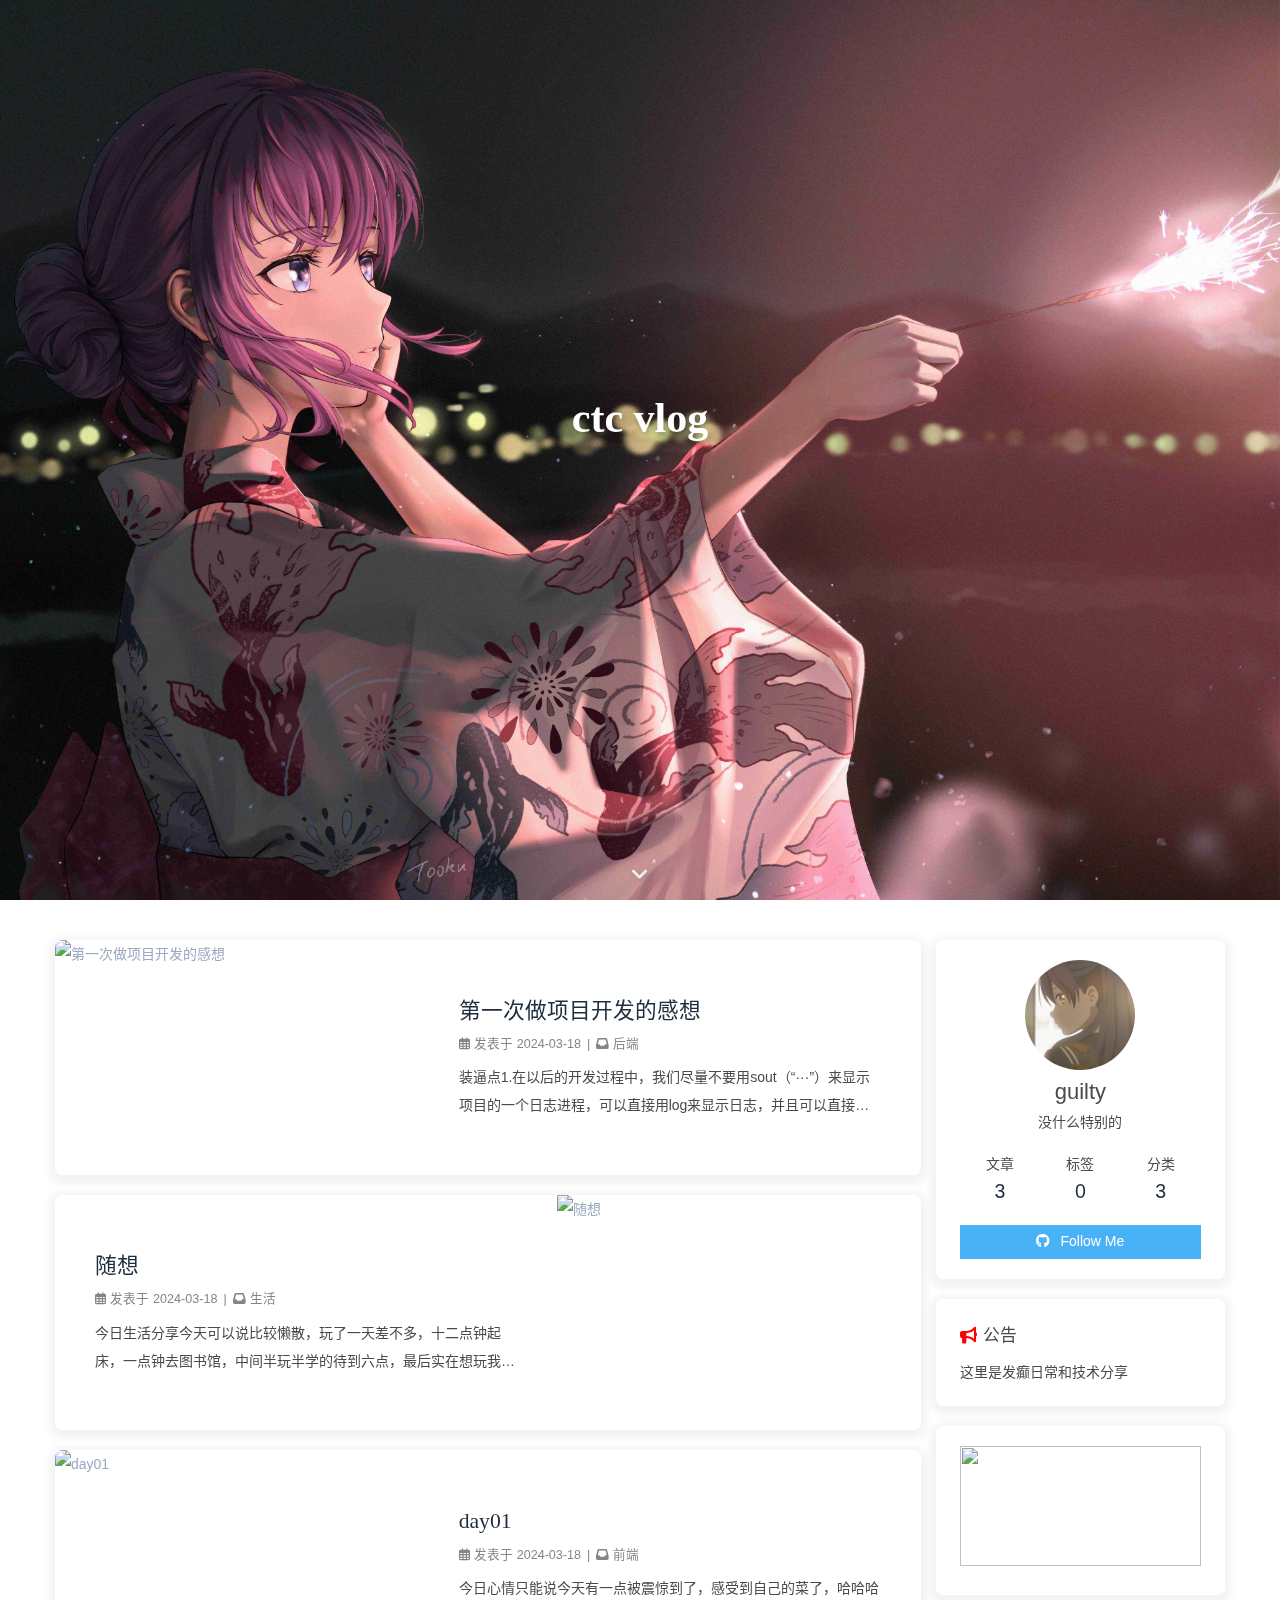
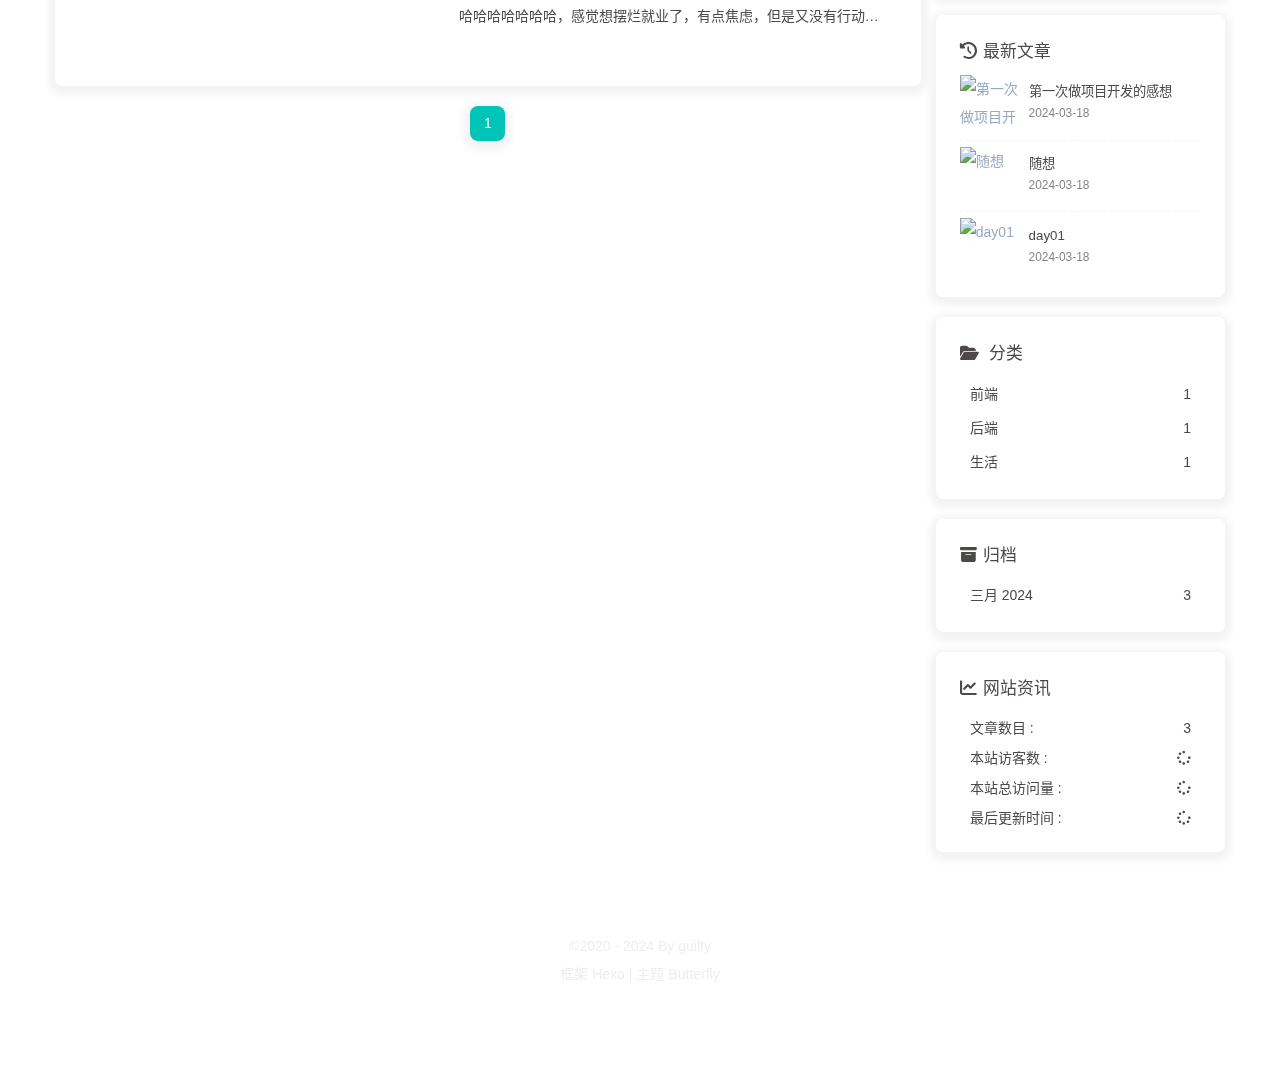
==== commit ba713882: "注入问题解决 Updated By Github Actions" ====
--- a/index.html
+++ b/index.html
@@ -53,7 +53,7 @@
   isHome: true,
   isHighlightShrink: false,
   isToc: false,
-  postUpdate: '2024-03-17 15:19:22'
+  postUpdate: '2024-03-18 13:03:40'
 }</script><script>(win=>{
       win.saveToLocal = {
         set: (key, value, ttl) => {
@@ -150,9 +150,10 @@
         }
       }
       detectApple()
-    })(window)</script><link rel="stylesheet" href="/css/custom.css" media="defer" onload="this.media='all'"><!-- hexo injector head_end start --><link rel="stylesheet" href="https://cdn.cbd.int/hexo-butterfly-swiper-anzhiyu-pro/lib/swiper.min.css" media="print" onload="this.media='all'"><link rel="stylesheet" href="https://cdn.cbd.int/hexo-butterfly-swiper-anzhiyu-pro/lib/swiperstyle.css" media="print" onload="this.media='all'"><link rel="stylesheet" href="https://npm.elemecdn.com/anzhiyu-blog@2.0.4/css/runtime/runtime.min.css" media="print" onload="this.media='all'"><link rel="stylesheet" href="https://cdn.cbd.int/hexo-butterfly-clock-anzhiyu@1.1.6/lib/clock.min.css" /><link rel="stylesheet" href="https://cdn.cbd.int/hexo-butterfly-swiper-anzhiyu-pro/lib/swiper.min.css" media="print" onload="this.media='all'"><link rel="stylesheet" href="https://cdn.cbd.int/hexo-butterfly-swiper-anzhiyu-pro/lib/swiperstyle.css" media="print" onload="this.media='all'"><link rel="stylesheet" href="https://cdn.cbd.int/hexo-butterfly-swiper-anzhiyu-pro/lib/categoryGroup.css" media="print" onload="this.media='all'"><link rel="stylesheet" href="https://cdn.cbd.int/hexo-butterfly-wowjs/lib/animate.min.css" media="print" onload="this.media='screen'"><!-- hexo injector head_end end --><meta name="generator" content="Hexo 7.1.1"><link rel="alternate" href="/atom.xml" title="ctc vlog" type="application/atom+xml">
-</head><body><div id="web_bg"></div><div id="sidebar"><div id="menu-mask"></div><div id="sidebar-menus"><div class="avatar-img is-center"><img src="/img/img02.png" onerror="onerror=null;src='/img/friend_404.gif'" alt="avatar"/></div><div class="sidebar-site-data site-data is-center"><a href="/archives/"><div class="headline">文章</div><div class="length-num">2</div></a><a href="/tags/"><div class="headline">标签</div><div class="length-num">0</div></a><a href="/categories/"><div class="headline">分类</div><div class="length-num">2</div></a></div><hr class="custom-hr"/><div class="menus_items"><div class="menus_item"><a class="site-page" href="/"><i class="fa-fw fas fa-home"></i><span> Home</span></a></div><div class="menus_item"><a class="site-page" href="/bangumis/index.html"><i class="fa-fw fas fa-home"></i><span> 追番</span></a></div><div class="menus_item"><a class="site-page" href="/comments/"><i class="fa-fw fas fa-envelope"></i><span> 留言板</span></a></div></div></div></div><div class="page" id="body-wrap"><header class="full_page" id="page-header"><nav id="nav"><span id="blog-info"><a href="/" title="ctc vlog"><span class="site-name">ctc vlog</span></a></span><div id="menus"><div id="search-button"><a class="site-page social-icon search" href="javascript:void(0);"><i class="fas fa-search fa-fw"></i><span> 搜索</span></a></div><div class="menus_items"><div class="menus_item"><a class="site-page" href="/"><i class="fa-fw fas fa-home"></i><span> Home</span></a></div><div class="menus_item"><a class="site-page" href="/bangumis/index.html"><i class="fa-fw fas fa-home"></i><span> 追番</span></a></div><div class="menus_item"><a class="site-page" href="/comments/"><i class="fa-fw fas fa-envelope"></i><span> 留言板</span></a></div></div><div id="toggle-menu"><a class="site-page" href="javascript:void(0);"><i class="fas fa-bars fa-fw"></i></a></div></div></nav><div id="site-info"><h1 id="site-title">ctc vlog</h1></div><div id="scroll-down"><i class="fas fa-angle-down scroll-down-effects"></i></div></header><main class="layout" id="content-inner"><div class="recent-posts" id="recent-posts"><div class="recent-post-item"><div class="post_cover left"><a href="/posts/1.html" title="第一次做项目开发的感想"><img class="post-bg" src="/img/img04.jpg" onerror="this.onerror=null;this.src='/img/404.jpg'" alt="第一次做项目开发的感想"></a></div><div class="recent-post-info"><a class="article-title" href="/posts/1.html" title="第一次做项目开发的感想">第一次做项目开发的感想</a><div class="article-meta-wrap"><span class="post-meta-date"><i class="far fa-calendar-alt"></i><span class="article-meta-label">发表于</span><time datetime="2024-03-16T09:42:30.233Z" title="发表于 2024-03-16 17:42:30">2024-03-16</time></span><span class="article-meta"><span class="article-meta-separator">|</span><i class="fas fa-inbox"></i><a class="article-meta__categories" href="/categories/%E5%90%8E%E7%AB%AF/">后端</a></span></div><div class="content">装逼点1.在以后的开发过程中，我们尽量不要用sout（“···”）来显示项目的一个日志进程，可以直接用log来显示日志，并且可以直接用注解@Slf4j
-知识点* 1.@RestController是一个组合注解，不仅包括controller还有response body，它能将对象转为josn格式* 2.Nginx 和 Tomcat 都可以作为 Web 服务器，但它们的作用略有不同。Nginx 是一个高性能的 Web 服务器和反向代理，只处理静态文件。Tomcat 是一个 Java Web 应用服务器，它的主要作用是提供 Java Web 应用程序的服务。Tomcat 支持 Servlet 和 JSP 技术，能够从前端接收 HTTP 请求，处理请求并生成响应，还可以与数据库等其他后端服务进行交互。也就是说，前端的静态资源放到Nginx服务器上，而与后台数据库交互的后端代码可以放在Tomcat服务器上，因为他支持Servlet和jsp技术，同理，也支持SpringBoot框架开发的代码。再简单来说，就是一个只能挂静态的，没有任何变化的东西，一个能与后端进行互动，能变化* 3.当前端有数据 ...</div></div></div><div class="recent-post-item"><div class="post_cover right"><a href="/posts/0.html" title="day01"><img class="post-bg" src="/img/img03.png" onerror="this.onerror=null;this.src='/img/404.jpg'" alt="day01"></a></div><div class="recent-post-info"><a class="article-title" href="/posts/0.html" title="day01">day01</a><div class="article-meta-wrap"><span class="post-meta-date"><i class="far fa-calendar-alt"></i><span class="article-meta-label">发表于</span><time datetime="2024-03-12T08:38:47.953Z" title="发表于 2024-03-12 16:38:47">2024-03-12</time></span><span class="article-meta"><span class="article-meta-separator">|</span><i class="fas fa-inbox"></i><a class="article-meta__categories" href="/categories/%E5%89%8D%E7%AB%AF/">前端</a></span></div><div class="content">今日心情只能说今天有一点被震惊到了，感受到自己的菜了，哈哈哈哈哈哈哈哈哈哈，感觉想摆烂就业了，有点焦虑，但是又没有行动，算了，今天直接摆烂吧
+    })(window)</script><link rel="stylesheet" href="/css/custom.css" media="defer" onload="this.media='all'"><!-- hexo injector head_end start --><link rel="stylesheet" href="https://cdn.cbd.int/hexo-butterfly-clock-anzhiyu@1.1.6/lib/clock.min.css" /><link rel="stylesheet" href="https://npm.elemecdn.com/anzhiyu-blog@2.0.4/css/runtime/runtime.min.css" media="print" onload="this.media='all'"><link rel="stylesheet" href="https://cdn.cbd.int/hexo-butterfly-swiper-anzhiyu-pro/lib/swiper.min.css" media="print" onload="this.media='all'"><link rel="stylesheet" href="https://cdn.cbd.int/hexo-butterfly-swiper-anzhiyu-pro/lib/swiperstyle.css" media="print" onload="this.media='all'"><link rel="stylesheet" href="https://cdn.cbd.int/hexo-butterfly-swiper-anzhiyu-pro/lib/swiper.min.css" media="print" onload="this.media='all'"><link rel="stylesheet" href="https://cdn.cbd.int/hexo-butterfly-swiper-anzhiyu-pro/lib/swiperstyle.css" media="print" onload="this.media='all'"><link rel="stylesheet" href="https://cdn.cbd.int/hexo-butterfly-swiper-anzhiyu-pro/lib/categoryGroup.css" media="print" onload="this.media='all'"><link rel="stylesheet" href="https://cdn.cbd.int/hexo-butterfly-wowjs/lib/animate.min.css" media="print" onload="this.media='screen'"><!-- hexo injector head_end end --><meta name="generator" content="Hexo 7.1.1"><link rel="alternate" href="/atom.xml" title="ctc vlog" type="application/atom+xml">
+</head><body><div id="web_bg"></div><div id="sidebar"><div id="menu-mask"></div><div id="sidebar-menus"><div class="avatar-img is-center"><img src="/img/img02.png" onerror="onerror=null;src='/img/friend_404.gif'" alt="avatar"/></div><div class="sidebar-site-data site-data is-center"><a href="/archives/"><div class="headline">文章</div><div class="length-num">3</div></a><a href="/tags/"><div class="headline">标签</div><div class="length-num">0</div></a><a href="/categories/"><div class="headline">分类</div><div class="length-num">3</div></a></div><hr class="custom-hr"/><div class="menus_items"><div class="menus_item"><a class="site-page" href="/"><i class="fa-fw fas fa-home"></i><span> Home</span></a></div><div class="menus_item"><a class="site-page" href="/bangumis/index.html"><i class="fa-fw fas fa-home"></i><span> 追番</span></a></div><div class="menus_item"><a class="site-page" href="/comments/"><i class="fa-fw fas fa-envelope"></i><span> 留言板</span></a></div></div></div></div><div class="page" id="body-wrap"><header class="full_page" id="page-header"><nav id="nav"><span id="blog-info"><a href="/" title="ctc vlog"><span class="site-name">ctc vlog</span></a></span><div id="menus"><div id="search-button"><a class="site-page social-icon search" href="javascript:void(0);"><i class="fas fa-search fa-fw"></i><span> 搜索</span></a></div><div class="menus_items"><div class="menus_item"><a class="site-page" href="/"><i class="fa-fw fas fa-home"></i><span> Home</span></a></div><div class="menus_item"><a class="site-page" href="/bangumis/index.html"><i class="fa-fw fas fa-home"></i><span> 追番</span></a></div><div class="menus_item"><a class="site-page" href="/comments/"><i class="fa-fw fas fa-envelope"></i><span> 留言板</span></a></div></div><div id="toggle-menu"><a class="site-page" href="javascript:void(0);"><i class="fas fa-bars fa-fw"></i></a></div></div></nav><div id="site-info"><h1 id="site-title">ctc vlog</h1></div><div id="scroll-down"><i class="fas fa-angle-down scroll-down-effects"></i></div></header><main class="layout" id="content-inner"><div class="recent-posts" id="recent-posts"><div class="recent-post-item"><div class="post_cover left"><a href="/posts/1.html" title="第一次做项目开发的感想"><img class="post-bg" src="/img/img04.jpg" onerror="this.onerror=null;this.src='/img/404.jpg'" alt="第一次做项目开发的感想"></a></div><div class="recent-post-info"><a class="article-title" href="/posts/1.html" title="第一次做项目开发的感想">第一次做项目开发的感想</a><div class="article-meta-wrap"><span class="post-meta-date"><i class="far fa-calendar-alt"></i><span class="article-meta-label">发表于</span><time datetime="2024-03-18T13:03:23.823Z" title="发表于 2024-03-18 13:03:23">2024-03-18</time></span><span class="article-meta"><span class="article-meta-separator">|</span><i class="fas fa-inbox"></i><a class="article-meta__categories" href="/categories/%E5%90%8E%E7%AB%AF/">后端</a></span></div><div class="content">装逼点1.在以后的开发过程中，我们尽量不要用sout（“···”）来显示项目的一个日志进程，可以直接用log来显示日志，并且可以直接用注解@Slf4j
+知识点* 1.@RestController是一个组合注解，不仅包括controller还有response body，它能将对象转为josn格式* 2.Nginx 和 Tomcat 都可以作为 Web 服务器，但它们的作用略有不同。Nginx 是一个高性能的 Web 服务器和反向代理，只处理静态文件。Tomcat 是一个 Java Web 应用服务器，它的主要作用是提供 Java Web 应用程序的服务。Tomcat 支持 Servlet 和 JSP 技术，能够从前端接收 HTTP 请求，处理请求并生成响应，还可以与数据库等其他后端服务进行交互。也就是说，前端的静态资源放到Nginx服务器上，而与后台数据库交互的后端代码可以放在Tomcat服务器上，因为他支持Servlet和jsp技术，同理，也支持SpringBoot框架开发的代码。再简单来说，就是一个只能挂静态的，没有任何变化的东西，一个能与后端进行互动，能变化* 3.当前端有数据 ...</div></div></div><div class="recent-post-item"><div class="post_cover right"><a href="/posts/2.html" title="随想"><img class="post-bg" src="/img/img05.jpg" onerror="this.onerror=null;this.src='/img/404.jpg'" alt="随想"></a></div><div class="recent-post-info"><a class="article-title" href="/posts/2.html" title="随想">随想</a><div class="article-meta-wrap"><span class="post-meta-date"><i class="far fa-calendar-alt"></i><span class="article-meta-label">发表于</span><time datetime="2024-03-18T13:03:23.823Z" title="发表于 2024-03-18 13:03:23">2024-03-18</time></span><span class="article-meta"><span class="article-meta-separator">|</span><i class="fas fa-inbox"></i><a class="article-meta__categories" href="/categories/%E7%94%9F%E6%B4%BB/">生活</a></span></div><div class="content">今日生活分享今天可以说比较懒散，玩了一天差不多，十二点钟起床，一点钟去图书馆，中间半玩半学的待到六点，最后实在想玩我的世界，就回去了，但好在还是完成了最低学习要求，今天解除了一个比较好的东西就是阿里云的一个服务oss，以前想获得图片的路径，但又不想放到文件里面，影响网站的一个加载速度，现在有了这个oss，可以自动生成一个url，这样就解决了这个问题，以前还想通过图床的一个办法去解决，但又怕图床的网站会挂掉，现在正好解决了这一个问题，只能说无心插聊柳成荫。今天虽说没干啥吧，但我觉得挺惬意的，人生的意义可能就是认识到它本身没有意义，去感受，去经历才是生命的价值所在，好像也没有必要一定去追求有意义，做什么事你认为是快乐的好像它就是有意义的，今天比较晚了就不写了，不知不觉凌晨了，那就到这吧，今天几乎是满课，但我还不想睡，哈哈哈哈哈哈哈。还说要看信号与系统，笑了。看能不能早一点起来吧，争取看一下，否则我会愧疚的。加油吧，年轻人!
+</div></div></div><div class="recent-post-item"><div class="post_cover left"><a href="/posts/0.html" title="day01"><img class="post-bg" src="/img/img03.png" onerror="this.onerror=null;this.src='/img/404.jpg'" alt="day01"></a></div><div class="recent-post-info"><a class="article-title" href="/posts/0.html" title="day01">day01</a><div class="article-meta-wrap"><span class="post-meta-date"><i class="far fa-calendar-alt"></i><span class="article-meta-label">发表于</span><time datetime="2024-03-18T13:03:23.823Z" title="发表于 2024-03-18 13:03:23">2024-03-18</time></span><span class="article-meta"><span class="article-meta-separator">|</span><i class="fas fa-inbox"></i><a class="article-meta__categories" href="/categories/%E5%89%8D%E7%AB%AF/">前端</a></span></div><div class="content">今日心情只能说今天有一点被震惊到了，感受到自己的菜了，哈哈哈哈哈哈哈哈哈哈，感觉想摆烂就业了，有点焦虑，但是又没有行动，算了，今天直接摆烂吧
 技术分享今天接触了hexo和GitHub搭建个人博客，我感觉一定要记得你新建一个github项目，一定名字要与你的github名字一样，否则不能访问。接下来说一下简要流程。
 1.github账号的注册注册懂得都懂，但是可能登不进去github网站，这个时候不要慌张，你也可以直接用steam++（steam加速器）加速github。
 2.nodejs这个下载的话自己去看网上的配置即可，可能会碰到一点麻烦，所以建议版本不要太高，因为比较成熟的一些经典框架用的都是低版本
@@ -160,14 +161,14 @@
 4.hexo下载这是一个我觉得比较好看且好用的一个主题，比较有逼格，跟着帮助文档去下就行了。
 5.部署到github只能说没钱的孩子是这样的，只能白嫖，关键就是要生成SSH，来连接你的git远程仓库，从而实现远程的一个上传同步
 6.修改配置文件如题搜索如何修改deploy的repository即可
-7.上传启动计 ...</div></div></div><nav id="pagination"><div class="pagination"><span class="page-number current">1</span></div></nav></div><div class="aside-content" id="aside-content"><div class="card-widget card-info"><div class="is-center"><div class="avatar-img"><img src="/img/img02.png" onerror="this.onerror=null;this.src='/img/friend_404.gif'" alt="avatar"/></div><div class="author-info__name">guilty</div><div class="author-info__description">没什么特别的</div></div><div class="card-info-data site-data is-center"><a href="/archives/"><div class="headline">文章</div><div class="length-num">2</div></a><a href="/tags/"><div class="headline">标签</div><div class="length-num">0</div></a><a href="/categories/"><div class="headline">分类</div><div class="length-num">2</div></a></div><a id="card-info-btn" target="_blank" rel="noopener" href="https://github.com/xxxxxx"><i class="fab fa-github"></i><span>Follow Me</span></a></div><div class="card-widget card-announcement"><div class="item-headline"><i class="fas fa-bullhorn fa-shake"></i><span>公告</span></div><div class="announcement_content">这里是发癫日常和技术分享</div></div><div class="sticky_layout"><div class="card-widget card-recent-post"><div class="item-headline"><i class="fas fa-history"></i><span>最新文章</span></div><div class="aside-list"><div class="aside-list-item"><a class="thumbnail" href="/posts/1.html" title="第一次做项目开发的感想"><img src="/img/img04.jpg" onerror="this.onerror=null;this.src='/img/404.jpg'" alt="第一次做项目开发的感想"/></a><div class="content"><a class="title" href="/posts/1.html" title="第一次做项目开发的感想">第一次做项目开发的感想</a><time datetime="2024-03-16T09:42:30.233Z" title="发表于 2024-03-16 17:42:30">2024-03-16</time></div></div><div class="aside-list-item"><a class="thumbnail" href="/posts/0.html" title="day01"><img src="/img/img03.png" onerror="this.onerror=null;this.src='/img/404.jpg'" alt="day01"/></a><div class="content"><a class="title" href="/posts/0.html" title="day01">day01</a><time datetime="2024-03-12T08:38:47.953Z" title="发表于 2024-03-12 16:38:47">2024-03-12</time></div></div></div></div><div class="card-widget card-categories"><div class="item-headline">
+7.上传启动计 ...</div></div></div><nav id="pagination"><div class="pagination"><span class="page-number current">1</span></div></nav></div><div class="aside-content" id="aside-content"><div class="card-widget card-info"><div class="is-center"><div class="avatar-img"><img src="/img/img02.png" onerror="this.onerror=null;this.src='/img/friend_404.gif'" alt="avatar"/></div><div class="author-info__name">guilty</div><div class="author-info__description">没什么特别的</div></div><div class="card-info-data site-data is-center"><a href="/archives/"><div class="headline">文章</div><div class="length-num">3</div></a><a href="/tags/"><div class="headline">标签</div><div class="length-num">0</div></a><a href="/categories/"><div class="headline">分类</div><div class="length-num">3</div></a></div><a id="card-info-btn" target="_blank" rel="noopener" href="https://github.com/xxxxxx"><i class="fab fa-github"></i><span>Follow Me</span></a></div><div class="card-widget card-announcement"><div class="item-headline"><i class="fas fa-bullhorn fa-shake"></i><span>公告</span></div><div class="announcement_content">这里是发癫日常和技术分享</div></div><div class="sticky_layout"><div class="card-widget card-recent-post"><div class="item-headline"><i class="fas fa-history"></i><span>最新文章</span></div><div class="aside-list"><div class="aside-list-item"><a class="thumbnail" href="/posts/1.html" title="第一次做项目开发的感想"><img src="/img/img04.jpg" onerror="this.onerror=null;this.src='/img/404.jpg'" alt="第一次做项目开发的感想"/></a><div class="content"><a class="title" href="/posts/1.html" title="第一次做项目开发的感想">第一次做项目开发的感想</a><time datetime="2024-03-18T13:03:23.823Z" title="发表于 2024-03-18 13:03:23">2024-03-18</time></div></div><div class="aside-list-item"><a class="thumbnail" href="/posts/2.html" title="随想"><img src="/img/img05.jpg" onerror="this.onerror=null;this.src='/img/404.jpg'" alt="随想"/></a><div class="content"><a class="title" href="/posts/2.html" title="随想">随想</a><time datetime="2024-03-18T13:03:23.823Z" title="发表于 2024-03-18 13:03:23">2024-03-18</time></div></div><div class="aside-list-item"><a class="thumbnail" href="/posts/0.html" title="day01"><img src="/img/img03.png" onerror="this.onerror=null;this.src='/img/404.jpg'" alt="day01"/></a><div class="content"><a class="title" href="/posts/0.html" title="day01">day01</a><time datetime="2024-03-18T13:03:23.823Z" title="发表于 2024-03-18 13:03:23">2024-03-18</time></div></div></div></div><div class="card-widget card-categories"><div class="item-headline">
             <i class="fas fa-folder-open"></i>
             <span>分类</span>
             
             </div>
             <ul class="card-category-list" id="aside-cat-list">
-            <li class="card-category-list-item "><a class="card-category-list-link" href="/categories/%E5%89%8D%E7%AB%AF/"><span class="card-category-list-name">前端</span><span class="card-category-list-count">1</span></a></li><li class="card-category-list-item "><a class="card-category-list-link" href="/categories/%E5%90%8E%E7%AB%AF/"><span class="card-category-list-name">后端</span><span class="card-category-list-count">1</span></a></li>
-            </ul></div><div class="card-widget card-archives"><div class="item-headline"><i class="fas fa-archive"></i><span>归档</span></div><ul class="card-archive-list"><li class="card-archive-list-item"><a class="card-archive-list-link" href="/archives/2024/03/"><span class="card-archive-list-date">三月 2024</span><span class="card-archive-list-count">2</span></a></li></ul></div><div class="card-widget card-webinfo"><div class="item-headline"><i class="fas fa-chart-line"></i><span>网站资讯</span></div><div class="webinfo"><div class="webinfo-item"><div class="item-name">文章数目 :</div><div class="item-count">2</div></div><div class="webinfo-item"><div class="item-name">本站访客数 :</div><div class="item-count" id="busuanzi_value_site_uv"><i class="fa-solid fa-spinner fa-spin"></i></div></div><div class="webinfo-item"><div class="item-name">本站总访问量 :</div><div class="item-count" id="busuanzi_value_site_pv"><i class="fa-solid fa-spinner fa-spin"></i></div></div><div class="webinfo-item"><div class="item-name">最后更新时间 :</div><div class="item-count" id="last-push-date" data-lastPushDate="2024-03-17T07:19:22.406Z"><i class="fa-solid fa-spinner fa-spin"></i></div></div></div></div></div></div></main><footer id="footer"><div id="footer-wrap"><div class="copyright">&copy;2020 - 2024 By guilty</div><div class="framework-info"><span>框架 </span><a target="_blank" rel="noopener" href="https://hexo.io">Hexo</a><span class="footer-separator">|</span><span>主题 </span><a target="_blank" rel="noopener" href="https://github.com/jerryc127/hexo-theme-butterfly">Butterfly</a></div></div></footer></div><div id="rightside"><div id="rightside-config-hide"><button id="darkmode" type="button" title="浅色和深色模式转换"><i class="fas fa-adjust"></i></button><button id="hide-aside-btn" type="button" title="单栏和双栏切换"><i class="fas fa-arrows-alt-h"></i></button></div><div id="rightside-config-show"><button id="rightside-config" type="button" title="设置"><i class="fas fa-cog fa-spin"></i></button><button id="go-up" type="button" title="回到顶部"><span class="scroll-percent"></span><i class="fas fa-arrow-up"></i></button></div></div><div><script src="/js/utils.js?v=4.13.0"></script><script src="/js/main.js?v=4.13.0"></script><script src="https://cdn.jsdelivr.net/npm/@fancyapps/ui@5.0.33/dist/fancybox/fancybox.umd.min.js"></script><script>function panguFn () {
+            <li class="card-category-list-item "><a class="card-category-list-link" href="/categories/%E5%89%8D%E7%AB%AF/"><span class="card-category-list-name">前端</span><span class="card-category-list-count">1</span></a></li><li class="card-category-list-item "><a class="card-category-list-link" href="/categories/%E5%90%8E%E7%AB%AF/"><span class="card-category-list-name">后端</span><span class="card-category-list-count">1</span></a></li><li class="card-category-list-item "><a class="card-category-list-link" href="/categories/%E7%94%9F%E6%B4%BB/"><span class="card-category-list-name">生活</span><span class="card-category-list-count">1</span></a></li>
+            </ul></div><div class="card-widget card-archives"><div class="item-headline"><i class="fas fa-archive"></i><span>归档</span></div><ul class="card-archive-list"><li class="card-archive-list-item"><a class="card-archive-list-link" href="/archives/2024/03/"><span class="card-archive-list-date">三月 2024</span><span class="card-archive-list-count">3</span></a></li></ul></div><div class="card-widget card-webinfo"><div class="item-headline"><i class="fas fa-chart-line"></i><span>网站资讯</span></div><div class="webinfo"><div class="webinfo-item"><div class="item-name">文章数目 :</div><div class="item-count">3</div></div><div class="webinfo-item"><div class="item-name">本站访客数 :</div><div class="item-count" id="busuanzi_value_site_uv"><i class="fa-solid fa-spinner fa-spin"></i></div></div><div class="webinfo-item"><div class="item-name">本站总访问量 :</div><div class="item-count" id="busuanzi_value_site_pv"><i class="fa-solid fa-spinner fa-spin"></i></div></div><div class="webinfo-item"><div class="item-name">最后更新时间 :</div><div class="item-count" id="last-push-date" data-lastPushDate="2024-03-18T13:03:40.188Z"><i class="fa-solid fa-spinner fa-spin"></i></div></div></div></div></div></div></main><footer id="footer"><div id="footer-wrap"><div class="copyright">&copy;2020 - 2024 By guilty</div><div class="framework-info"><span>框架 </span><a target="_blank" rel="noopener" href="https://hexo.io">Hexo</a><span class="footer-separator">|</span><span>主题 </span><a target="_blank" rel="noopener" href="https://github.com/jerryc127/hexo-theme-butterfly">Butterfly</a></div></div></footer></div><div id="rightside"><div id="rightside-config-hide"><button id="darkmode" type="button" title="浅色和深色模式转换"><i class="fas fa-adjust"></i></button><button id="hide-aside-btn" type="button" title="单栏和双栏切换"><i class="fas fa-arrows-alt-h"></i></button></div><div id="rightside-config-show"><button id="rightside-config" type="button" title="设置"><i class="fas fa-cog fa-spin"></i></button><button id="go-up" type="button" title="回到顶部"><span class="scroll-percent"></span><i class="fas fa-arrow-up"></i></button></div></div><div><script src="/js/utils.js?v=4.13.0"></script><script src="/js/main.js?v=4.13.0"></script><script src="https://cdn.jsdelivr.net/npm/@fancyapps/ui@5.0.33/dist/fancybox/fancybox.umd.min.js"></script><script>function panguFn () {
   if (typeof pangu === 'object') pangu.autoSpacingPage()
   else {
     getScript('https://cdn.jsdelivr.net/npm/pangu@4.0.7/dist/browser/pangu.min.js')
@@ -252,54 +253,6 @@
     pjax.loadUrl('/404.html')
   }
 })</script><script async data-pjax src="//busuanzi.ibruce.info/busuanzi/2.3/busuanzi.pure.mini.js"></script><div id="local-search"><div class="search-dialog"><nav class="search-nav"><span class="search-dialog-title">搜索</span><span id="loading-status"></span><button class="search-close-button"><i class="fas fa-times"></i></button></nav><div class="is-center" id="loading-database"><i class="fas fa-spinner fa-pulse"></i><span>  数据库加载中</span></div><div class="search-wrap"><div id="local-search-input"><div class="local-search-box"><input class="local-search-box--input" placeholder="搜索文章" type="text"/></div></div><hr/><div id="local-search-results"></div><div id="local-search-stats-wrap"></div></div></div><div id="search-mask"></div><script src="/js/search/local-search.js?v=4.13.0"></script></div></div><!-- hexo injector body_end start --><script data-pjax>
-  function butterfly_swiper_injector_config(){
-    var parent_div_git = document.getElementById('recent-posts');
-    var item_html = '<div class="recent-post-item swiper_container_card" style="height: auto;width: 100%"><div id="random"><div id="random-banner"><canvas id="peoplecanvas"></canvas></div><a id="random-hover" style="width:100%;height:auto;" href="javascript:toRandomPost()" rel="external nofollow noreferrer" one-link-mark="yes"><i class="fa fa-paper-plane" style="margin-left:10px"></i><div style="margin-left:10px">随便逛逛<i class="fa-solid fa-arrow-right" style="margin-left:10px"></i></div></a></div><div class="blog-slider swiper-container-fade swiper-container-horizontal" id="swiper_container"><div class="blog-slider__wrp swiper-wrapper" style="transition-duration: 0ms;"><div class="blog-slider__item swiper-slide" style="width: 750px; opacity: 1; transform: translate3d(0px, 0px, 0px); transition-duration: 0ms;"><a class="blog-slider__img" onclick="pjax.loadUrl(&quot;posts/1.html&quot;);" href="javascript:void(0);" alt=""><img width="48" height="48" src="/img/img04.jpg" alt="" onerror="this.src=https://cdn.cbd.int/akilar-candyassets/image/loading.gif; this.onerror = null;"/></a><div class="blog-slider__content"><span class="blog-slider__code">2024-03-16</span><a class="blog-slider__title" onclick="pjax.loadUrl(&quot;posts/1.html&quot;);" href="javascript:void(0);" alt="">第一次做项目开发的感想</a><div class="blog-slider__text">再怎么看我也不知道怎么描述它的啦！</div><a class="blog-slider__button" onclick="pjax.loadUrl(&quot;posts/1.html&quot;);" href="javascript:void(0);" alt="">详情       </a></div></div><div class="blog-slider__item swiper-slide" style="width: 750px; opacity: 1; transform: translate3d(0px, 0px, 0px); transition-duration: 0ms;"><a class="blog-slider__img" onclick="pjax.loadUrl(&quot;posts/0.html&quot;);" href="javascript:void(0);" alt=""><img width="48" height="48" src="/img/img03.png" alt="" onerror="this.src=https://cdn.cbd.int/akilar-candyassets/image/loading.gif; this.onerror = null;"/></a><div class="blog-slider__content"><span class="blog-slider__code">2024-03-12</span><a class="blog-slider__title" onclick="pjax.loadUrl(&quot;posts/0.html&quot;);" href="javascript:void(0);" alt="">day01</a><div class="blog-slider__text">分享一下</div><a class="blog-slider__button" onclick="pjax.loadUrl(&quot;posts/0.html&quot;);" href="javascript:void(0);" alt="">详情       </a></div></div></div><div class="blog-slider__pagination swiper-pagination-clickable swiper-pagination-bullets"></div></div></div>';
-    console.log('已挂载butterfly_swiper')
-    parent_div_git.insertAdjacentHTML("afterbegin",item_html)
-    }
-  var elist = 'undefined'.split(',');
-  var cpage = location.pathname;
-  var epage = '/';
-  var flag = 0;
-
-  for (var i=0;i<elist.length;i++){
-    if (cpage.includes(elist[i])){
-      flag++;
-    }
-  }
-
-  if ((epage ==='all')&&(flag == 0)){
-    butterfly_swiper_injector_config();
-  }
-  else if (epage === cpage){
-    butterfly_swiper_injector_config();
-  }
-  </script><script defer src="https://npm.elemecdn.com/anzhiyu-blog@1.1.6/js/swiper.min.js"></script><script defer data-pjax src="https://cdn.cbd.int/hexo-butterfly-swiper-anzhiyu-pro/lib/swiper_init.js"></script><script data-pjax src="https://lf26-cdn-tos.bytecdntp.com/cdn/expire-1-M/gsap/3.9.1/gsap.min.js"></script><script defer src="https://npm.elemecdn.com/hexo-butterfly-swiper-anzhiyu-pro/lib/people.min.js"></script><script async src="/anzhiyu/random.js"></script><script data-pjax>
-  function butterfly_footer_beautify_injector_config(){
-    var parent_div_git = document.getElementById('footer-wrap');
-    var item_html = '<div id="workboard"></div><p id="ghbdages"><a class="github-badge" target="_blank" href="https://hexo.io/" style="margin-inline:5px" data-title="博客框架为Hexo_v5.4.0" title=""><img src="https://img.shields.io/badge/Frame-Hexo-blue?style=flat&amp;logo=hexo" alt=""/></a><a class="github-badge" target="_blank" href="https://butterfly.js.org/" style="margin-inline:5px" data-title="主题版本Butterfly_v4.2.2" title=""><img src="https://img.shields.io/badge/Theme-Butterfly-6513df?style=flat&amp;logo=bitdefender" alt=""/></a><a class="github-badge" target="_blank" href="https://www.jsdelivr.com/" style="margin-inline:5px" data-title="本站使用JsDelivr为静态资源提供CDN加速" title=""><img src="https://img.shields.io/badge/CDN-jsDelivr-orange?style=flat&amp;logo=jsDelivr" alt=""/></a><a class="github-badge" target="_blank" href="https://beian.miit.gov.cn/#/Integrated/index" style="margin-inline:5px" data-title="本站已在湘进行备案" title=""><img src="https://img.shields.io/badge/湘ICP备-2022004213号-e1d492?style=flat&amp;logo=[data-uri]" alt=""/></a><a class="github-badge" target="_blank" href="https://github.com/" style="margin-inline:5px" data-title="本站项目由Github托管" title=""><img src="https://img.shields.io/badge/Source-Github-d021d6?style=flat&amp;logo=GitHub" alt=""/></a><a class="github-badge" target="_blank" href="http://creativecommons.org/licenses/by-nc-sa/4.0/" style="margin-inline:5px" data-title="本站采用知识共享署名-非商业性使用-相同方式共享4.0国际许可协议进行许可" title=""><img src="https://img.shields.io/badge/Copyright-BY--NC--SA%204.0-d42328?style=flat&amp;logo=Claris" alt=""/></a></p>';
-    console.log('已挂载butterfly_footer_beautify')
-    parent_div_git.insertAdjacentHTML("beforeend",item_html)
-    }
-  var elist = 'null'.split(',');
-  var cpage = location.pathname;
-  var epage = 'all';
-  var flag = 0;
-
-  for (var i=0;i<elist.length;i++){
-    if (cpage.includes(elist[i])){
-      flag++;
-    }
-  }
-
-  if ((epage ==='all')&&(flag == 0)){
-    butterfly_footer_beautify_injector_config();
-  }
-  else if (epage === cpage){
-    butterfly_footer_beautify_injector_config();
-  }
-  </script><script async src="/js/runtime/runtime.min.js"></script><script data-pjax>
   function butterfly_clock_anzhiyu_injector_config(){
     var parent_div_git = document.getElementsByClassName('sticky_layout')[0];
     var item_html = '<div class="card-widget card-clock"><div class="card-glass"><div class="card-background"><div class="card-content"><div id="hexo_electric_clock"><img class="entered loading" id="card-clock-loading" src="https://cdn.cbd.int/hexo-butterfly-clock-anzhiyu@1.1.6/lib/loading.gif" style="height: 120px; width: 100%;" data-ll-status="loading"/></div></div></div></div></div>';
@@ -331,9 +284,57 @@
     butterfly_clock_anzhiyu_injector_config();
   }
   </script><script src="https://widget.qweather.net/simple/static/js/he-simple-common.js?v=2.0"></script><script data-pjax src="https://cdn.cbd.int/hexo-butterfly-clock-anzhiyu@1.1.6/lib/clock.min.js"></script><script data-pjax>
+  function butterfly_footer_beautify_injector_config(){
+    var parent_div_git = document.getElementById('footer-wrap');
+    var item_html = '<div id="workboard"></div><p id="ghbdages"><a class="github-badge" target="_blank" href="https://hexo.io/" style="margin-inline:5px" data-title="博客框架为Hexo_v5.4.0" title=""><img src="https://img.shields.io/badge/Frame-Hexo-blue?style=flat&amp;logo=hexo" alt=""/></a><a class="github-badge" target="_blank" href="https://butterfly.js.org/" style="margin-inline:5px" data-title="主题版本Butterfly_v4.2.2" title=""><img src="https://img.shields.io/badge/Theme-Butterfly-6513df?style=flat&amp;logo=bitdefender" alt=""/></a><a class="github-badge" target="_blank" href="https://www.jsdelivr.com/" style="margin-inline:5px" data-title="本站使用JsDelivr为静态资源提供CDN加速" title=""><img src="https://img.shields.io/badge/CDN-jsDelivr-orange?style=flat&amp;logo=jsDelivr" alt=""/></a><a class="github-badge" target="_blank" href="https://beian.miit.gov.cn/#/Integrated/index" style="margin-inline:5px" data-title="本站已在湘进行备案" title=""><img src="https://img.shields.io/badge/湘ICP备-2022004213号-e1d492?style=flat&amp;logo=[data-uri]" alt=""/></a><a class="github-badge" target="_blank" href="https://github.com/" style="margin-inline:5px" data-title="本站项目由Github托管" title=""><img src="https://img.shields.io/badge/Source-Github-d021d6?style=flat&amp;logo=GitHub" alt=""/></a><a class="github-badge" target="_blank" href="http://creativecommons.org/licenses/by-nc-sa/4.0/" style="margin-inline:5px" data-title="本站采用知识共享署名-非商业性使用-相同方式共享4.0国际许可协议进行许可" title=""><img src="https://img.shields.io/badge/Copyright-BY--NC--SA%204.0-d42328?style=flat&amp;logo=Claris" alt=""/></a></p>';
+    console.log('已挂载butterfly_footer_beautify')
+    parent_div_git.insertAdjacentHTML("beforeend",item_html)
+    }
+  var elist = 'null'.split(',');
+  var cpage = location.pathname;
+  var epage = 'all';
+  var flag = 0;
+
+  for (var i=0;i<elist.length;i++){
+    if (cpage.includes(elist[i])){
+      flag++;
+    }
+  }
+
+  if ((epage ==='all')&&(flag == 0)){
+    butterfly_footer_beautify_injector_config();
+  }
+  else if (epage === cpage){
+    butterfly_footer_beautify_injector_config();
+  }
+  </script><script async src="/js/runtime/runtime.min.js"></script><script data-pjax>
   function butterfly_swiper_injector_config(){
     var parent_div_git = document.getElementById('recent-posts');
-    var item_html = '<div class="swiper_container_card" style="height: auto;width: 100%"><div id="bannerGroup"><div id="random"><div id="random-banner"><canvas id="peoplecanvas"></canvas></div><a id="random-hover" style="width:100%;height:auto;" href="javascript:toRandomPost()" rel="external nofollow noreferrer" one-link-mark="yes"><i class="fa fa-paper-plane" style="margin-left:10px"></i><div style="margin-left:10px">随便逛逛<i class="fa-solid fa-arrow-right" style="margin-left:10px"></i></div></a></div><div class="categoryGroup"><div class="categoryItem" style="box-shadow:var(--anzhiyu-shadow-blue)"><a class="categoryButton blue" onclick="pjax.loadUrl(&quot;/categories/前端/&quot;);" href="javascript:void(0);"><span class="categoryButtonText">前端</span><i class="fas fa-dove"></i></a></div><div class="categoryItem" style="box-shadow:var(--anzhiyu-shadow-red)"><a class="categoryButton red" onclick="pjax.loadUrl(&quot;/categories/后端/&quot;);" href="javascript:void(0);"><span class="categoryButtonText">后端</span><i class="fas fa-burn"></i></a></div><div class="categoryItem" style="box-shadow:var(--anzhiyu-shadow-green)"><a class="categoryButton green" onclick="pjax.loadUrl(&quot;/categories/生活/&quot;);" href="javascript:void(0);"><span class="categoryButtonText">生活</span><i class="fas fa-book"></i></a></div></div></div><div id="swiper_container_blog"><div class="blog-slider swiper-container-fade swiper-container-horizontal" id="swiper_container"><div class="blog-slider__wrp swiper-wrapper" style="transition-duration: 0ms;"><div class="blog-slider__item swiper-slide" style="width: 750px; opacity: 1; transform: translate3d(0px, 0px, 0px); transition-duration: 0ms;"><a class="blog-slider__img" onclick="pjax.loadUrl(&quot;posts/1.html&quot;);" href="javascript:void(0);" title="第一次做项目开发的感想"><img width="48" height="48" src="/img/img04.jpg" alt="图片" onerror="this.src=https://cdn.cbd.int/akilar-candyassets/image/loading.gif; this.onerror = null;"/></a><div class="blog-slider__content"><span class="blog-slider__code">2024-03-16</span><a class="blog-slider__title" onclick="pjax.loadUrl(&quot;posts/1.html&quot;);" href="javascript:void(0);" alt="">第一次做项目开发的感想</a><div class="blog-slider__text">再怎么看我也不知道怎么描述它的啦！</div><a class="blog-slider__button" onclick="pjax.loadUrl(&quot;posts/1.html&quot;);" href="javascript:void(0);" alt="">详情       </a></div></div><div class="blog-slider__item swiper-slide" style="width: 750px; opacity: 1; transform: translate3d(0px, 0px, 0px); transition-duration: 0ms;"><a class="blog-slider__img" onclick="pjax.loadUrl(&quot;posts/0.html&quot;);" href="javascript:void(0);" title="day01"><img width="48" height="48" src="/img/img03.png" alt="图片" onerror="this.src=https://cdn.cbd.int/akilar-candyassets/image/loading.gif; this.onerror = null;"/></a><div class="blog-slider__content"><span class="blog-slider__code">2024-03-12</span><a class="blog-slider__title" onclick="pjax.loadUrl(&quot;posts/0.html&quot;);" href="javascript:void(0);" alt="">day01</a><div class="blog-slider__text">分享一下</div><a class="blog-slider__button" onclick="pjax.loadUrl(&quot;posts/0.html&quot;);" href="javascript:void(0);" alt="">详情       </a></div></div></div><div class="blog-slider__pagination swiper-pagination-clickable swiper-pagination-bullets"></div></div><div id="topGroup"><div class="topGroup"><div class="top-group-list-item"><div class="post_cover left_radius"><a onclick="pjax.loadUrl(&quot;posts/1.html&quot;);" href="javascript:void(0);" alt="" title="第一次做项目开发的感想" data-pjax-state="data-pjax-state"><span class="top-group-text">荐</span><img class="post_bg" alt="第一次做项目开发的感想" src="/img/img04.jpg" onerror="this.src=https://cdn.cbd.int/akilar-candyassets/image/loading.gif; this.onerror = null;"/></a></div><div class="top-group-info"><a class="article-title" onclick="pjax.loadUrl(&quot;posts/1.html&quot;);" href="javascript:void(0);" alt="" title="第一次做项目开发的感想" data-pjax-state="data-pjax-state">第一次做项目开发的感想</a></div></div><div class="top-group-list-item"><div class="post_cover left_radius"><a onclick="pjax.loadUrl(&quot;posts/0.html&quot;);" href="javascript:void(0);" alt="" title="day01" data-pjax-state="data-pjax-state"><span class="top-group-text">荐</span><img class="post_bg" alt="day01" src="/img/img03.png" onerror="this.src=https://cdn.cbd.int/akilar-candyassets/image/loading.gif; this.onerror = null;"/></a></div><div class="top-group-info"><a class="article-title" onclick="pjax.loadUrl(&quot;posts/0.html&quot;);" href="javascript:void(0);" alt="" title="day01" data-pjax-state="data-pjax-state">day01</a></div></div><div class="top-group-list-none"></div><div class="top-group-list-none"></div><div class="top-group-list-none"></div></div></div></div></div>';
+    var item_html = '<div class="recent-post-item swiper_container_card" style="height: auto;width: 100%"><div id="random"><div id="random-banner"><canvas id="peoplecanvas"></canvas></div><a id="random-hover" style="width:100%;height:auto;" href="javascript:toRandomPost()" rel="external nofollow noreferrer" one-link-mark="yes"><i class="fa fa-paper-plane" style="margin-left:10px"></i><div style="margin-left:10px">随便逛逛<i class="fa-solid fa-arrow-right" style="margin-left:10px"></i></div></a></div><div class="blog-slider swiper-container-fade swiper-container-horizontal" id="swiper_container"><div class="blog-slider__wrp swiper-wrapper" style="transition-duration: 0ms;"><div class="blog-slider__item swiper-slide" style="width: 750px; opacity: 1; transform: translate3d(0px, 0px, 0px); transition-duration: 0ms;"><a class="blog-slider__img" onclick="pjax.loadUrl(&quot;posts/2.html&quot;);" href="javascript:void(0);" alt=""><img width="48" height="48" src="/img/img05.jpg" alt="" onerror="this.src=https://cdn.cbd.int/akilar-candyassets/image/loading.gif; this.onerror = null;"/></a><div class="blog-slider__content"><span class="blog-slider__code">2024-03-18</span><a class="blog-slider__title" onclick="pjax.loadUrl(&quot;posts/2.html&quot;);" href="javascript:void(0);" alt="">随想</a><div class="blog-slider__text">日记</div><a class="blog-slider__button" onclick="pjax.loadUrl(&quot;posts/2.html&quot;);" href="javascript:void(0);" alt="">详情       </a></div></div><div class="blog-slider__item swiper-slide" style="width: 750px; opacity: 1; transform: translate3d(0px, 0px, 0px); transition-duration: 0ms;"><a class="blog-slider__img" onclick="pjax.loadUrl(&quot;posts/1.html&quot;);" href="javascript:void(0);" alt=""><img width="48" height="48" src="/img/img04.jpg" alt="" onerror="this.src=https://cdn.cbd.int/akilar-candyassets/image/loading.gif; this.onerror = null;"/></a><div class="blog-slider__content"><span class="blog-slider__code">2024-03-18</span><a class="blog-slider__title" onclick="pjax.loadUrl(&quot;posts/1.html&quot;);" href="javascript:void(0);" alt="">第一次做项目开发的感想</a><div class="blog-slider__text">再怎么看我也不知道怎么描述它的啦！</div><a class="blog-slider__button" onclick="pjax.loadUrl(&quot;posts/1.html&quot;);" href="javascript:void(0);" alt="">详情       </a></div></div><div class="blog-slider__item swiper-slide" style="width: 750px; opacity: 1; transform: translate3d(0px, 0px, 0px); transition-duration: 0ms;"><a class="blog-slider__img" onclick="pjax.loadUrl(&quot;posts/0.html&quot;);" href="javascript:void(0);" alt=""><img width="48" height="48" src="/img/img03.png" alt="" onerror="this.src=https://cdn.cbd.int/akilar-candyassets/image/loading.gif; this.onerror = null;"/></a><div class="blog-slider__content"><span class="blog-slider__code">2024-03-18</span><a class="blog-slider__title" onclick="pjax.loadUrl(&quot;posts/0.html&quot;);" href="javascript:void(0);" alt="">day01</a><div class="blog-slider__text">分享一下</div><a class="blog-slider__button" onclick="pjax.loadUrl(&quot;posts/0.html&quot;);" href="javascript:void(0);" alt="">详情       </a></div></div></div><div class="blog-slider__pagination swiper-pagination-clickable swiper-pagination-bullets"></div></div></div>';
+    console.log('已挂载butterfly_swiper')
+    parent_div_git.insertAdjacentHTML("afterbegin",item_html)
+    }
+  var elist = 'undefined'.split(',');
+  var cpage = location.pathname;
+  var epage = '/';
+  var flag = 0;
+
+  for (var i=0;i<elist.length;i++){
+    if (cpage.includes(elist[i])){
+      flag++;
+    }
+  }
+
+  if ((epage ==='all')&&(flag == 0)){
+    butterfly_swiper_injector_config();
+  }
+  else if (epage === cpage){
+    butterfly_swiper_injector_config();
+  }
+  </script><script defer src="https://npm.elemecdn.com/anzhiyu-blog@1.1.6/js/swiper.min.js"></script><script defer data-pjax src="https://cdn.cbd.int/hexo-butterfly-swiper-anzhiyu-pro/lib/swiper_init.js"></script><script data-pjax src="https://lf26-cdn-tos.bytecdntp.com/cdn/expire-1-M/gsap/3.9.1/gsap.min.js"></script><script defer src="https://npm.elemecdn.com/hexo-butterfly-swiper-anzhiyu-pro/lib/people.min.js"></script><script async src="/anzhiyu/random.js"></script><script data-pjax>
+  function butterfly_swiper_injector_config(){
+    var parent_div_git = document.getElementById('recent-posts');
+    var item_html = '<div class="swiper_container_card" style="height: auto;width: 100%"><div id="bannerGroup"><div id="random"><div id="random-banner"><canvas id="peoplecanvas"></canvas></div><a id="random-hover" style="width:100%;height:auto;" href="javascript:toRandomPost()" rel="external nofollow noreferrer" one-link-mark="yes"><i class="fa fa-paper-plane" style="margin-left:10px"></i><div style="margin-left:10px">随便逛逛<i class="fa-solid fa-arrow-right" style="margin-left:10px"></i></div></a></div><div class="categoryGroup"><div class="categoryItem" style="box-shadow:var(--anzhiyu-shadow-blue)"><a class="categoryButton blue" onclick="pjax.loadUrl(&quot;/categories/前端/&quot;);" href="javascript:void(0);"><span class="categoryButtonText">前端</span><i class="fas fa-dove"></i></a></div><div class="categoryItem" style="box-shadow:var(--anzhiyu-shadow-red)"><a class="categoryButton red" onclick="pjax.loadUrl(&quot;/categories/后端/&quot;);" href="javascript:void(0);"><span class="categoryButtonText">后端</span><i class="fas fa-burn"></i></a></div><div class="categoryItem" style="box-shadow:var(--anzhiyu-shadow-green)"><a class="categoryButton green" onclick="pjax.loadUrl(&quot;/categories/生活/&quot;);" href="javascript:void(0);"><span class="categoryButtonText">生活</span><i class="fas fa-book"></i></a></div></div></div><div id="swiper_container_blog"><div class="blog-slider swiper-container-fade swiper-container-horizontal" id="swiper_container"><div class="blog-slider__wrp swiper-wrapper" style="transition-duration: 0ms;"><div class="blog-slider__item swiper-slide" style="width: 750px; opacity: 1; transform: translate3d(0px, 0px, 0px); transition-duration: 0ms;"><a class="blog-slider__img" onclick="pjax.loadUrl(&quot;posts/2.html&quot;);" href="javascript:void(0);" title="随想"><img width="48" height="48" src="/img/img05.jpg" alt="图片" onerror="this.src=https://cdn.cbd.int/akilar-candyassets/image/loading.gif; this.onerror = null;"/></a><div class="blog-slider__content"><span class="blog-slider__code">2024-03-18</span><a class="blog-slider__title" onclick="pjax.loadUrl(&quot;posts/2.html&quot;);" href="javascript:void(0);" alt="">随想</a><div class="blog-slider__text">日记</div><a class="blog-slider__button" onclick="pjax.loadUrl(&quot;posts/2.html&quot;);" href="javascript:void(0);" alt="">详情       </a></div></div><div class="blog-slider__item swiper-slide" style="width: 750px; opacity: 1; transform: translate3d(0px, 0px, 0px); transition-duration: 0ms;"><a class="blog-slider__img" onclick="pjax.loadUrl(&quot;posts/1.html&quot;);" href="javascript:void(0);" title="第一次做项目开发的感想"><img width="48" height="48" src="/img/img04.jpg" alt="图片" onerror="this.src=https://cdn.cbd.int/akilar-candyassets/image/loading.gif; this.onerror = null;"/></a><div class="blog-slider__content"><span class="blog-slider__code">2024-03-18</span><a class="blog-slider__title" onclick="pjax.loadUrl(&quot;posts/1.html&quot;);" href="javascript:void(0);" alt="">第一次做项目开发的感想</a><div class="blog-slider__text">再怎么看我也不知道怎么描述它的啦！</div><a class="blog-slider__button" onclick="pjax.loadUrl(&quot;posts/1.html&quot;);" href="javascript:void(0);" alt="">详情       </a></div></div><div class="blog-slider__item swiper-slide" style="width: 750px; opacity: 1; transform: translate3d(0px, 0px, 0px); transition-duration: 0ms;"><a class="blog-slider__img" onclick="pjax.loadUrl(&quot;posts/0.html&quot;);" href="javascript:void(0);" title="day01"><img width="48" height="48" src="/img/img03.png" alt="图片" onerror="this.src=https://cdn.cbd.int/akilar-candyassets/image/loading.gif; this.onerror = null;"/></a><div class="blog-slider__content"><span class="blog-slider__code">2024-03-18</span><a class="blog-slider__title" onclick="pjax.loadUrl(&quot;posts/0.html&quot;);" href="javascript:void(0);" alt="">day01</a><div class="blog-slider__text">分享一下</div><a class="blog-slider__button" onclick="pjax.loadUrl(&quot;posts/0.html&quot;);" href="javascript:void(0);" alt="">详情       </a></div></div></div><div class="blog-slider__pagination swiper-pagination-clickable swiper-pagination-bullets"></div></div><div id="topGroup"><div class="topGroup"><div class="top-group-list-item"><div class="post_cover left_radius"><a onclick="pjax.loadUrl(&quot;posts/2.html&quot;);" href="javascript:void(0);" alt="" title="随想" data-pjax-state="data-pjax-state"><span class="top-group-text">荐</span><img class="post_bg" alt="随想" src="/img/img05.jpg" onerror="this.src=https://cdn.cbd.int/akilar-candyassets/image/loading.gif; this.onerror = null;"/></a></div><div class="top-group-info"><a class="article-title" onclick="pjax.loadUrl(&quot;posts/2.html&quot;);" href="javascript:void(0);" alt="" title="随想" data-pjax-state="data-pjax-state">随想</a></div></div><div class="top-group-list-item"><div class="post_cover left_radius"><a onclick="pjax.loadUrl(&quot;posts/1.html&quot;);" href="javascript:void(0);" alt="" title="第一次做项目开发的感想" data-pjax-state="data-pjax-state"><span class="top-group-text">荐</span><img class="post_bg" alt="第一次做项目开发的感想" src="/img/img04.jpg" onerror="this.src=https://cdn.cbd.int/akilar-candyassets/image/loading.gif; this.onerror = null;"/></a></div><div class="top-group-info"><a class="article-title" onclick="pjax.loadUrl(&quot;posts/1.html&quot;);" href="javascript:void(0);" alt="" title="第一次做项目开发的感想" data-pjax-state="data-pjax-state">第一次做项目开发的感想</a></div></div><div class="top-group-list-item"><div class="post_cover left_radius"><a onclick="pjax.loadUrl(&quot;posts/0.html&quot;);" href="javascript:void(0);" alt="" title="day01" data-pjax-state="data-pjax-state"><span class="top-group-text">荐</span><img class="post_bg" alt="day01" src="/img/img03.png" onerror="this.src=https://cdn.cbd.int/akilar-candyassets/image/loading.gif; this.onerror = null;"/></a></div><div class="top-group-info"><a class="article-title" onclick="pjax.loadUrl(&quot;posts/0.html&quot;);" href="javascript:void(0);" alt="" title="day01" data-pjax-state="data-pjax-state">day01</a></div></div><div class="top-group-list-none"></div><div class="top-group-list-none"></div><div class="top-group-list-none"></div></div></div></div></div>';
     console.log('已挂载butterfly_swiper')
     parent_div_git.insertAdjacentHTML("afterbegin",item_html)
     }
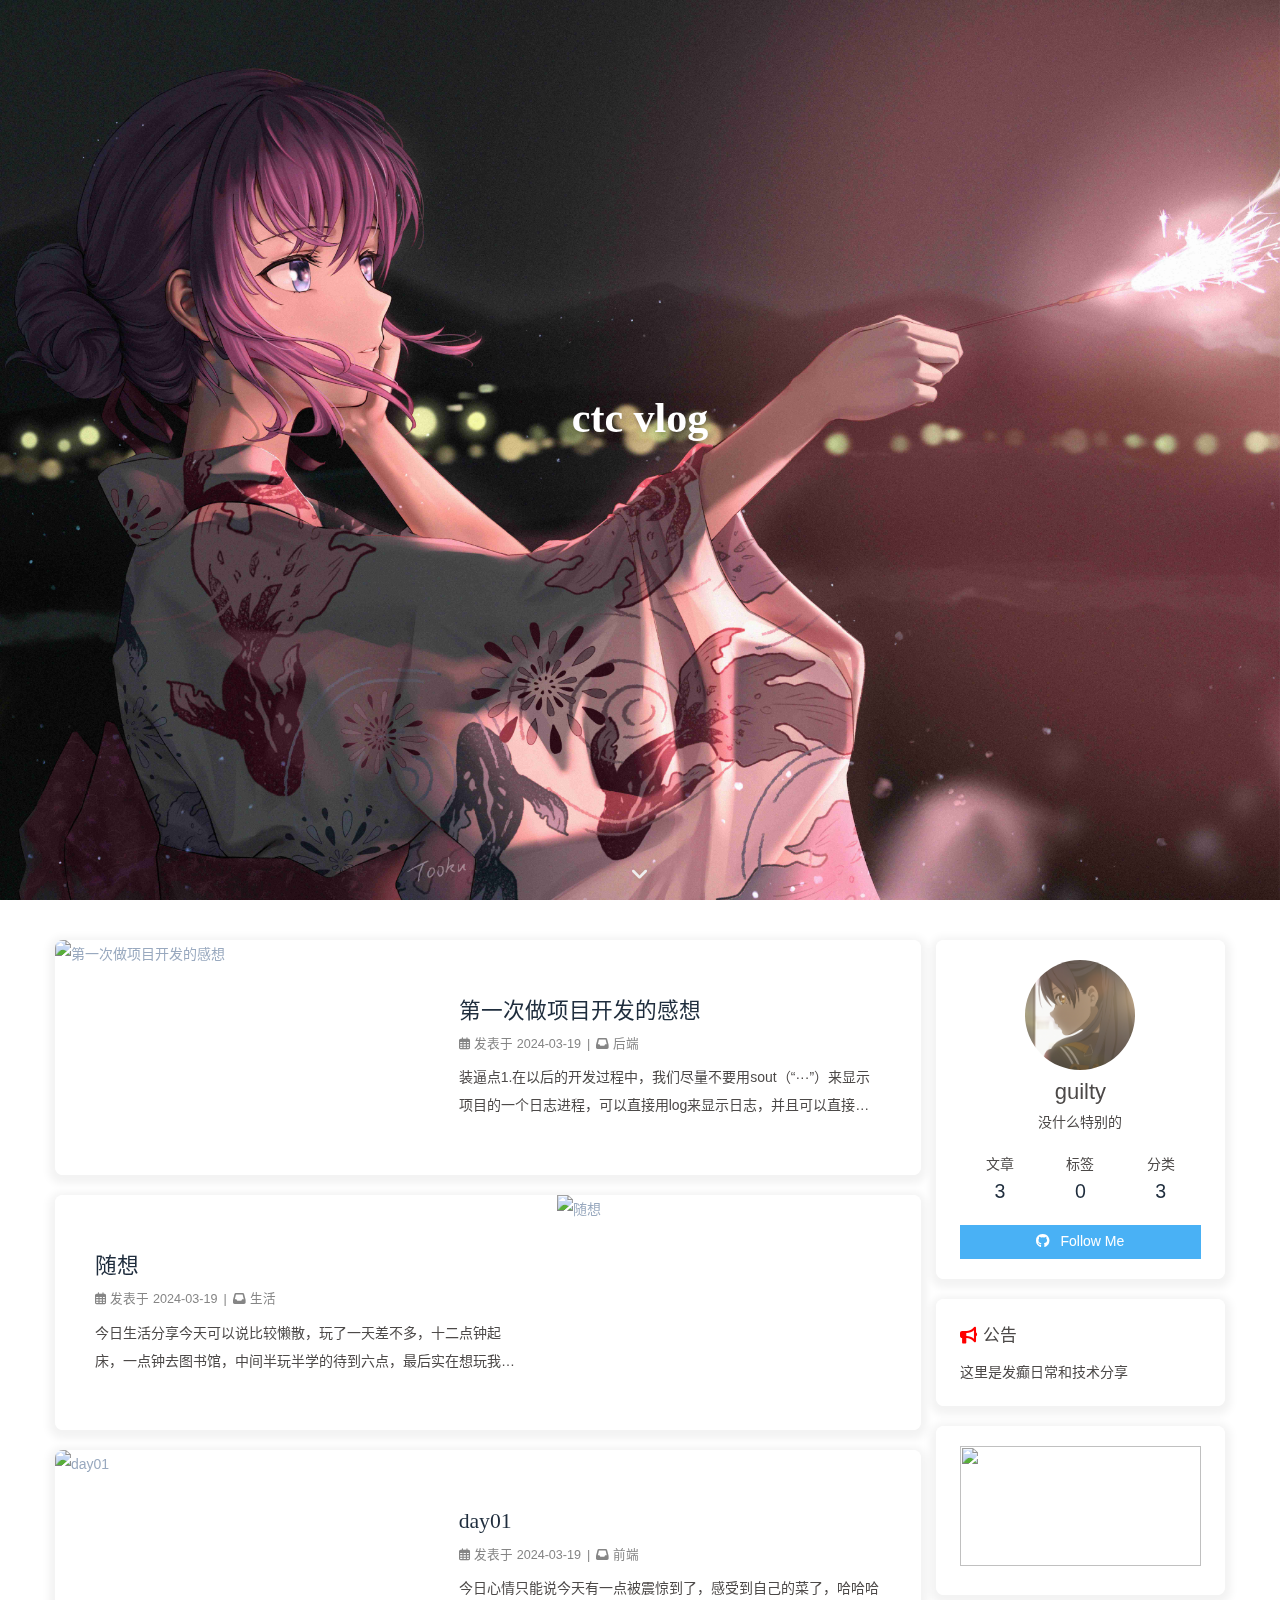
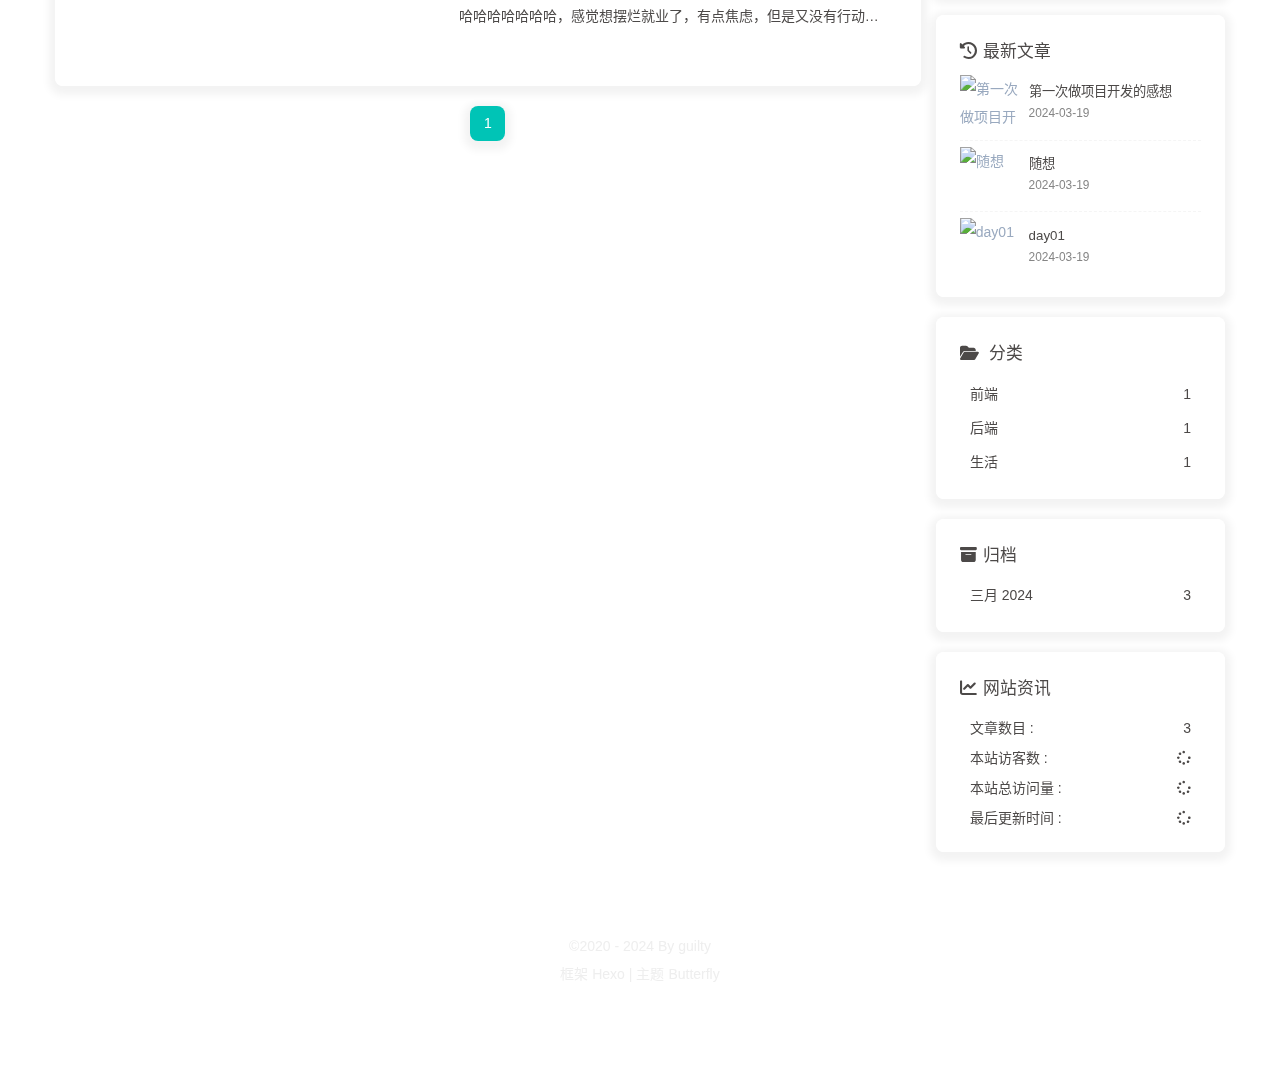
==== commit 417ca539: "x Updated By Github Actions" ====
--- a/index.html
+++ b/index.html
@@ -53,7 +53,7 @@
   isHome: true,
   isHighlightShrink: false,
   isToc: false,
-  postUpdate: '2024-03-18 13:03:40'
+  postUpdate: '2024-03-19 01:06:20'
 }</script><script>(win=>{
       win.saveToLocal = {
         set: (key, value, ttl) => {
@@ -151,9 +151,8 @@
       }
       detectApple()
     })(window)</script><link rel="stylesheet" href="/css/custom.css" media="defer" onload="this.media='all'"><!-- hexo injector head_end start --><link rel="stylesheet" href="https://cdn.cbd.int/hexo-butterfly-clock-anzhiyu@1.1.6/lib/clock.min.css" /><link rel="stylesheet" href="https://npm.elemecdn.com/anzhiyu-blog@2.0.4/css/runtime/runtime.min.css" media="print" onload="this.media='all'"><link rel="stylesheet" href="https://cdn.cbd.int/hexo-butterfly-swiper-anzhiyu-pro/lib/swiper.min.css" media="print" onload="this.media='all'"><link rel="stylesheet" href="https://cdn.cbd.int/hexo-butterfly-swiper-anzhiyu-pro/lib/swiperstyle.css" media="print" onload="this.media='all'"><link rel="stylesheet" href="https://cdn.cbd.int/hexo-butterfly-swiper-anzhiyu-pro/lib/swiper.min.css" media="print" onload="this.media='all'"><link rel="stylesheet" href="https://cdn.cbd.int/hexo-butterfly-swiper-anzhiyu-pro/lib/swiperstyle.css" media="print" onload="this.media='all'"><link rel="stylesheet" href="https://cdn.cbd.int/hexo-butterfly-swiper-anzhiyu-pro/lib/categoryGroup.css" media="print" onload="this.media='all'"><link rel="stylesheet" href="https://cdn.cbd.int/hexo-butterfly-wowjs/lib/animate.min.css" media="print" onload="this.media='screen'"><!-- hexo injector head_end end --><meta name="generator" content="Hexo 7.1.1"><link rel="alternate" href="/atom.xml" title="ctc vlog" type="application/atom+xml">
-</head><body><div id="web_bg"></div><div id="sidebar"><div id="menu-mask"></div><div id="sidebar-menus"><div class="avatar-img is-center"><img src="/img/img02.png" onerror="onerror=null;src='/img/friend_404.gif'" alt="avatar"/></div><div class="sidebar-site-data site-data is-center"><a href="/archives/"><div class="headline">文章</div><div class="length-num">3</div></a><a href="/tags/"><div class="headline">标签</div><div class="length-num">0</div></a><a href="/categories/"><div class="headline">分类</div><div class="length-num">3</div></a></div><hr class="custom-hr"/><div class="menus_items"><div class="menus_item"><a class="site-page" href="/"><i class="fa-fw fas fa-home"></i><span> Home</span></a></div><div class="menus_item"><a class="site-page" href="/bangumis/index.html"><i class="fa-fw fas fa-home"></i><span> 追番</span></a></div><div class="menus_item"><a class="site-page" href="/comments/"><i class="fa-fw fas fa-envelope"></i><span> 留言板</span></a></div></div></div></div><div class="page" id="body-wrap"><header class="full_page" id="page-header"><nav id="nav"><span id="blog-info"><a href="/" title="ctc vlog"><span class="site-name">ctc vlog</span></a></span><div id="menus"><div id="search-button"><a class="site-page social-icon search" href="javascript:void(0);"><i class="fas fa-search fa-fw"></i><span> 搜索</span></a></div><div class="menus_items"><div class="menus_item"><a class="site-page" href="/"><i class="fa-fw fas fa-home"></i><span> Home</span></a></div><div class="menus_item"><a class="site-page" href="/bangumis/index.html"><i class="fa-fw fas fa-home"></i><span> 追番</span></a></div><div class="menus_item"><a class="site-page" href="/comments/"><i class="fa-fw fas fa-envelope"></i><span> 留言板</span></a></div></div><div id="toggle-menu"><a class="site-page" href="javascript:void(0);"><i class="fas fa-bars fa-fw"></i></a></div></div></nav><div id="site-info"><h1 id="site-title">ctc vlog</h1></div><div id="scroll-down"><i class="fas fa-angle-down scroll-down-effects"></i></div></header><main class="layout" id="content-inner"><div class="recent-posts" id="recent-posts"><div class="recent-post-item"><div class="post_cover left"><a href="/posts/1.html" title="第一次做项目开发的感想"><img class="post-bg" src="/img/img04.jpg" onerror="this.onerror=null;this.src='/img/404.jpg'" alt="第一次做项目开发的感想"></a></div><div class="recent-post-info"><a class="article-title" href="/posts/1.html" title="第一次做项目开发的感想">第一次做项目开发的感想</a><div class="article-meta-wrap"><span class="post-meta-date"><i class="far fa-calendar-alt"></i><span class="article-meta-label">发表于</span><time datetime="2024-03-18T13:03:23.823Z" title="发表于 2024-03-18 13:03:23">2024-03-18</time></span><span class="article-meta"><span class="article-meta-separator">|</span><i class="fas fa-inbox"></i><a class="article-meta__categories" href="/categories/%E5%90%8E%E7%AB%AF/">后端</a></span></div><div class="content">装逼点1.在以后的开发过程中，我们尽量不要用sout（“···”）来显示项目的一个日志进程，可以直接用log来显示日志，并且可以直接用注解@Slf4j
-知识点* 1.@RestController是一个组合注解，不仅包括controller还有response body，它能将对象转为josn格式* 2.Nginx 和 Tomcat 都可以作为 Web 服务器，但它们的作用略有不同。Nginx 是一个高性能的 Web 服务器和反向代理，只处理静态文件。Tomcat 是一个 Java Web 应用服务器，它的主要作用是提供 Java Web 应用程序的服务。Tomcat 支持 Servlet 和 JSP 技术，能够从前端接收 HTTP 请求，处理请求并生成响应，还可以与数据库等其他后端服务进行交互。也就是说，前端的静态资源放到Nginx服务器上，而与后台数据库交互的后端代码可以放在Tomcat服务器上，因为他支持Servlet和jsp技术，同理，也支持SpringBoot框架开发的代码。再简单来说，就是一个只能挂静态的，没有任何变化的东西，一个能与后端进行互动，能变化* 3.当前端有数据 ...</div></div></div><div class="recent-post-item"><div class="post_cover right"><a href="/posts/2.html" title="随想"><img class="post-bg" src="/img/img05.jpg" onerror="this.onerror=null;this.src='/img/404.jpg'" alt="随想"></a></div><div class="recent-post-info"><a class="article-title" href="/posts/2.html" title="随想">随想</a><div class="article-meta-wrap"><span class="post-meta-date"><i class="far fa-calendar-alt"></i><span class="article-meta-label">发表于</span><time datetime="2024-03-18T13:03:23.823Z" title="发表于 2024-03-18 13:03:23">2024-03-18</time></span><span class="article-meta"><span class="article-meta-separator">|</span><i class="fas fa-inbox"></i><a class="article-meta__categories" href="/categories/%E7%94%9F%E6%B4%BB/">生活</a></span></div><div class="content">今日生活分享今天可以说比较懒散，玩了一天差不多，十二点钟起床，一点钟去图书馆，中间半玩半学的待到六点，最后实在想玩我的世界，就回去了，但好在还是完成了最低学习要求，今天解除了一个比较好的东西就是阿里云的一个服务oss，以前想获得图片的路径，但又不想放到文件里面，影响网站的一个加载速度，现在有了这个oss，可以自动生成一个url，这样就解决了这个问题，以前还想通过图床的一个办法去解决，但又怕图床的网站会挂掉，现在正好解决了这一个问题，只能说无心插聊柳成荫。今天虽说没干啥吧，但我觉得挺惬意的，人生的意义可能就是认识到它本身没有意义，去感受，去经历才是生命的价值所在，好像也没有必要一定去追求有意义，做什么事你认为是快乐的好像它就是有意义的，今天比较晚了就不写了，不知不觉凌晨了，那就到这吧，今天几乎是满课，但我还不想睡，哈哈哈哈哈哈哈。还说要看信号与系统，笑了。看能不能早一点起来吧，争取看一下，否则我会愧疚的。加油吧，年轻人!
-</div></div></div><div class="recent-post-item"><div class="post_cover left"><a href="/posts/0.html" title="day01"><img class="post-bg" src="/img/img03.png" onerror="this.onerror=null;this.src='/img/404.jpg'" alt="day01"></a></div><div class="recent-post-info"><a class="article-title" href="/posts/0.html" title="day01">day01</a><div class="article-meta-wrap"><span class="post-meta-date"><i class="far fa-calendar-alt"></i><span class="article-meta-label">发表于</span><time datetime="2024-03-18T13:03:23.823Z" title="发表于 2024-03-18 13:03:23">2024-03-18</time></span><span class="article-meta"><span class="article-meta-separator">|</span><i class="fas fa-inbox"></i><a class="article-meta__categories" href="/categories/%E5%89%8D%E7%AB%AF/">前端</a></span></div><div class="content">今日心情只能说今天有一点被震惊到了，感受到自己的菜了，哈哈哈哈哈哈哈哈哈哈，感觉想摆烂就业了，有点焦虑，但是又没有行动，算了，今天直接摆烂吧
+</head><body><div id="web_bg"></div><div id="sidebar"><div id="menu-mask"></div><div id="sidebar-menus"><div class="avatar-img is-center"><img src="/img/img02.png" onerror="onerror=null;src='/img/friend_404.gif'" alt="avatar"/></div><div class="sidebar-site-data site-data is-center"><a href="/archives/"><div class="headline">文章</div><div class="length-num">3</div></a><a href="/tags/"><div class="headline">标签</div><div class="length-num">0</div></a><a href="/categories/"><div class="headline">分类</div><div class="length-num">3</div></a></div><hr class="custom-hr"/><div class="menus_items"><div class="menus_item"><a class="site-page" href="/"><i class="fa-fw fas fa-home"></i><span> Home</span></a></div><div class="menus_item"><a class="site-page" href="/bangumis/index.html"><i class="fa-fw fas fa-home"></i><span> 追番</span></a></div><div class="menus_item"><a class="site-page" href="/comments/"><i class="fa-fw fas fa-envelope"></i><span> 留言板</span></a></div></div></div></div><div class="page" id="body-wrap"><header class="full_page" id="page-header"><nav id="nav"><span id="blog-info"><a href="/" title="ctc vlog"><span class="site-name">ctc vlog</span></a></span><div id="menus"><div id="search-button"><a class="site-page social-icon search" href="javascript:void(0);"><i class="fas fa-search fa-fw"></i><span> 搜索</span></a></div><div class="menus_items"><div class="menus_item"><a class="site-page" href="/"><i class="fa-fw fas fa-home"></i><span> Home</span></a></div><div class="menus_item"><a class="site-page" href="/bangumis/index.html"><i class="fa-fw fas fa-home"></i><span> 追番</span></a></div><div class="menus_item"><a class="site-page" href="/comments/"><i class="fa-fw fas fa-envelope"></i><span> 留言板</span></a></div></div><div id="toggle-menu"><a class="site-page" href="javascript:void(0);"><i class="fas fa-bars fa-fw"></i></a></div></div></nav><div id="site-info"><h1 id="site-title">ctc vlog</h1></div><div id="scroll-down"><i class="fas fa-angle-down scroll-down-effects"></i></div></header><main class="layout" id="content-inner"><div class="recent-posts" id="recent-posts"><div class="recent-post-item"><div class="post_cover left"><a href="/posts/1.html" title="第一次做项目开发的感想"><img class="post-bg" src="/img/img04.jpg" onerror="this.onerror=null;this.src='/img/404.jpg'" alt="第一次做项目开发的感想"></a></div><div class="recent-post-info"><a class="article-title" href="/posts/1.html" title="第一次做项目开发的感想">第一次做项目开发的感想</a><div class="article-meta-wrap"><span class="post-meta-date"><i class="far fa-calendar-alt"></i><span class="article-meta-label">发表于</span><time datetime="2024-03-19T01:06:02.895Z" title="发表于 2024-03-19 01:06:02">2024-03-19</time></span><span class="article-meta"><span class="article-meta-separator">|</span><i class="fas fa-inbox"></i><a class="article-meta__categories" href="/categories/%E5%90%8E%E7%AB%AF/">后端</a></span></div><div class="content">装逼点1.在以后的开发过程中，我们尽量不要用sout（“···”）来显示项目的一个日志进程，可以直接用log来显示日志，并且可以直接用注解@Slf4j
+知识点* 1.@RestController是一个组合注解，不仅包括controller还有response body，它能将对象转为josn格式* 2.Nginx 和 Tomcat 都可以作为 Web 服务器，但它们的作用略有不同。Nginx 是一个高性能的 Web 服务器和反向代理，只处理静态文件。Tomcat 是一个 Java Web 应用服务器，它的主要作用是提供 Java Web 应用程序的服务。Tomcat 支持 Servlet 和 JSP 技术，能够从前端接收 HTTP 请求，处理请求并生成响应，还可以与数据库等其他后端服务进行交互。也就是说，前端的静态资源放到Nginx服务器上，而与后台数据库交互的后端代码可以放在Tomcat服务器上，因为他支持Servlet和jsp技术，同理，也支持SpringBoot框架开发的代码。再简单来说，就是一个只能挂静态的，没有任何变化的东西，一个能与后端进行互动，能变化 * 3.当前端有数 ...</div></div></div><div class="recent-post-item"><div class="post_cover right"><a href="/posts/2.html" title="随想"><img class="post-bg" src="/img/img05.jpg" onerror="this.onerror=null;this.src='/img/404.jpg'" alt="随想"></a></div><div class="recent-post-info"><a class="article-title" href="/posts/2.html" title="随想">随想</a><div class="article-meta-wrap"><span class="post-meta-date"><i class="far fa-calendar-alt"></i><span class="article-meta-label">发表于</span><time datetime="2024-03-19T01:06:02.895Z" title="发表于 2024-03-19 01:06:02">2024-03-19</time></span><span class="article-meta"><span class="article-meta-separator">|</span><i class="fas fa-inbox"></i><a class="article-meta__categories" href="/categories/%E7%94%9F%E6%B4%BB/">生活</a></span></div><div class="content">今日生活分享今天可以说比较懒散，玩了一天差不多，十二点钟起床，一点钟去图书馆，中间半玩半学的待到六点，最后实在想玩我的世界，就回去了，但好在还是完成了最低学习要求，今天解除了一个比较好的东西就是阿里云的一个服务oss，以前想获得图片的路径，但又不想放到文件里面，影响网站的一个加载速度，现在有了这个oss，可以自动生成一个url，这样就解决了这个问题，以前还想通过图床的一个办法去解决，但又怕图床的网站会挂掉，现在正好解决了这一个问题，只能说无心插聊柳成荫。今天虽说没干啥吧，但我觉得挺惬意的，人生的意义可能就是认识到它本身没有意义，去感受，去经历才是生命的价值所在，好像也没有必要一定去追求有意义，做什么事你认为是快乐的好像它就是有意义的，今天比较晚了就不写了，不知不觉凌晨了，那就到这吧，今天几乎是满课，但我还不想睡，哈哈哈哈哈哈哈。还说要看信号与系统，笑了。看能不能早一点起来吧，争取看一下，否则我会愧疚的。加油吧，年轻人!当你低到尘埃时，必须挣脱起来，给自己安排一些事情做不是什么星辰大海的空洞目标，而是俗不可耐的「穿什么，吃什么，喝什么，学什么」穿上你最喜欢的衣服，看几部你喜欢的小说，给楼 ...</div></div></div><div class="recent-post-item"><div class="post_cover left"><a href="/posts/0.html" title="day01"><img class="post-bg" src="/img/img03.png" onerror="this.onerror=null;this.src='/img/404.jpg'" alt="day01"></a></div><div class="recent-post-info"><a class="article-title" href="/posts/0.html" title="day01">day01</a><div class="article-meta-wrap"><span class="post-meta-date"><i class="far fa-calendar-alt"></i><span class="article-meta-label">发表于</span><time datetime="2024-03-19T01:06:02.895Z" title="发表于 2024-03-19 01:06:02">2024-03-19</time></span><span class="article-meta"><span class="article-meta-separator">|</span><i class="fas fa-inbox"></i><a class="article-meta__categories" href="/categories/%E5%89%8D%E7%AB%AF/">前端</a></span></div><div class="content">今日心情只能说今天有一点被震惊到了，感受到自己的菜了，哈哈哈哈哈哈哈哈哈哈，感觉想摆烂就业了，有点焦虑，但是又没有行动，算了，今天直接摆烂吧
 技术分享今天接触了hexo和GitHub搭建个人博客，我感觉一定要记得你新建一个github项目，一定名字要与你的github名字一样，否则不能访问。接下来说一下简要流程。
 1.github账号的注册注册懂得都懂，但是可能登不进去github网站，这个时候不要慌张，你也可以直接用steam++（steam加速器）加速github。
 2.nodejs这个下载的话自己去看网上的配置即可，可能会碰到一点麻烦，所以建议版本不要太高，因为比较成熟的一些经典框架用的都是低版本
@@ -161,14 +160,14 @@
 4.hexo下载这是一个我觉得比较好看且好用的一个主题，比较有逼格，跟着帮助文档去下就行了。
 5.部署到github只能说没钱的孩子是这样的，只能白嫖，关键就是要生成SSH，来连接你的git远程仓库，从而实现远程的一个上传同步
 6.修改配置文件如题搜索如何修改deploy的repository即可
-7.上传启动计 ...</div></div></div><nav id="pagination"><div class="pagination"><span class="page-number current">1</span></div></nav></div><div class="aside-content" id="aside-content"><div class="card-widget card-info"><div class="is-center"><div class="avatar-img"><img src="/img/img02.png" onerror="this.onerror=null;this.src='/img/friend_404.gif'" alt="avatar"/></div><div class="author-info__name">guilty</div><div class="author-info__description">没什么特别的</div></div><div class="card-info-data site-data is-center"><a href="/archives/"><div class="headline">文章</div><div class="length-num">3</div></a><a href="/tags/"><div class="headline">标签</div><div class="length-num">0</div></a><a href="/categories/"><div class="headline">分类</div><div class="length-num">3</div></a></div><a id="card-info-btn" target="_blank" rel="noopener" href="https://github.com/xxxxxx"><i class="fab fa-github"></i><span>Follow Me</span></a></div><div class="card-widget card-announcement"><div class="item-headline"><i class="fas fa-bullhorn fa-shake"></i><span>公告</span></div><div class="announcement_content">这里是发癫日常和技术分享</div></div><div class="sticky_layout"><div class="card-widget card-recent-post"><div class="item-headline"><i class="fas fa-history"></i><span>最新文章</span></div><div class="aside-list"><div class="aside-list-item"><a class="thumbnail" href="/posts/1.html" title="第一次做项目开发的感想"><img src="/img/img04.jpg" onerror="this.onerror=null;this.src='/img/404.jpg'" alt="第一次做项目开发的感想"/></a><div class="content"><a class="title" href="/posts/1.html" title="第一次做项目开发的感想">第一次做项目开发的感想</a><time datetime="2024-03-18T13:03:23.823Z" title="发表于 2024-03-18 13:03:23">2024-03-18</time></div></div><div class="aside-list-item"><a class="thumbnail" href="/posts/2.html" title="随想"><img src="/img/img05.jpg" onerror="this.onerror=null;this.src='/img/404.jpg'" alt="随想"/></a><div class="content"><a class="title" href="/posts/2.html" title="随想">随想</a><time datetime="2024-03-18T13:03:23.823Z" title="发表于 2024-03-18 13:03:23">2024-03-18</time></div></div><div class="aside-list-item"><a class="thumbnail" href="/posts/0.html" title="day01"><img src="/img/img03.png" onerror="this.onerror=null;this.src='/img/404.jpg'" alt="day01"/></a><div class="content"><a class="title" href="/posts/0.html" title="day01">day01</a><time datetime="2024-03-18T13:03:23.823Z" title="发表于 2024-03-18 13:03:23">2024-03-18</time></div></div></div></div><div class="card-widget card-categories"><div class="item-headline">
+7.上传启动计 ...</div></div></div><nav id="pagination"><div class="pagination"><span class="page-number current">1</span></div></nav></div><div class="aside-content" id="aside-content"><div class="card-widget card-info"><div class="is-center"><div class="avatar-img"><img src="/img/img02.png" onerror="this.onerror=null;this.src='/img/friend_404.gif'" alt="avatar"/></div><div class="author-info__name">guilty</div><div class="author-info__description">没什么特别的</div></div><div class="card-info-data site-data is-center"><a href="/archives/"><div class="headline">文章</div><div class="length-num">3</div></a><a href="/tags/"><div class="headline">标签</div><div class="length-num">0</div></a><a href="/categories/"><div class="headline">分类</div><div class="length-num">3</div></a></div><a id="card-info-btn" target="_blank" rel="noopener" href="https://github.com/xxxxxx"><i class="fab fa-github"></i><span>Follow Me</span></a></div><div class="card-widget card-announcement"><div class="item-headline"><i class="fas fa-bullhorn fa-shake"></i><span>公告</span></div><div class="announcement_content">这里是发癫日常和技术分享</div></div><div class="sticky_layout"><div class="card-widget card-recent-post"><div class="item-headline"><i class="fas fa-history"></i><span>最新文章</span></div><div class="aside-list"><div class="aside-list-item"><a class="thumbnail" href="/posts/1.html" title="第一次做项目开发的感想"><img src="/img/img04.jpg" onerror="this.onerror=null;this.src='/img/404.jpg'" alt="第一次做项目开发的感想"/></a><div class="content"><a class="title" href="/posts/1.html" title="第一次做项目开发的感想">第一次做项目开发的感想</a><time datetime="2024-03-19T01:06:02.895Z" title="发表于 2024-03-19 01:06:02">2024-03-19</time></div></div><div class="aside-list-item"><a class="thumbnail" href="/posts/2.html" title="随想"><img src="/img/img05.jpg" onerror="this.onerror=null;this.src='/img/404.jpg'" alt="随想"/></a><div class="content"><a class="title" href="/posts/2.html" title="随想">随想</a><time datetime="2024-03-19T01:06:02.895Z" title="发表于 2024-03-19 01:06:02">2024-03-19</time></div></div><div class="aside-list-item"><a class="thumbnail" href="/posts/0.html" title="day01"><img src="/img/img03.png" onerror="this.onerror=null;this.src='/img/404.jpg'" alt="day01"/></a><div class="content"><a class="title" href="/posts/0.html" title="day01">day01</a><time datetime="2024-03-19T01:06:02.895Z" title="发表于 2024-03-19 01:06:02">2024-03-19</time></div></div></div></div><div class="card-widget card-categories"><div class="item-headline">
             <i class="fas fa-folder-open"></i>
             <span>分类</span>
             
             </div>
             <ul class="card-category-list" id="aside-cat-list">
             <li class="card-category-list-item "><a class="card-category-list-link" href="/categories/%E5%89%8D%E7%AB%AF/"><span class="card-category-list-name">前端</span><span class="card-category-list-count">1</span></a></li><li class="card-category-list-item "><a class="card-category-list-link" href="/categories/%E5%90%8E%E7%AB%AF/"><span class="card-category-list-name">后端</span><span class="card-category-list-count">1</span></a></li><li class="card-category-list-item "><a class="card-category-list-link" href="/categories/%E7%94%9F%E6%B4%BB/"><span class="card-category-list-name">生活</span><span class="card-category-list-count">1</span></a></li>
-            </ul></div><div class="card-widget card-archives"><div class="item-headline"><i class="fas fa-archive"></i><span>归档</span></div><ul class="card-archive-list"><li class="card-archive-list-item"><a class="card-archive-list-link" href="/archives/2024/03/"><span class="card-archive-list-date">三月 2024</span><span class="card-archive-list-count">3</span></a></li></ul></div><div class="card-widget card-webinfo"><div class="item-headline"><i class="fas fa-chart-line"></i><span>网站资讯</span></div><div class="webinfo"><div class="webinfo-item"><div class="item-name">文章数目 :</div><div class="item-count">3</div></div><div class="webinfo-item"><div class="item-name">本站访客数 :</div><div class="item-count" id="busuanzi_value_site_uv"><i class="fa-solid fa-spinner fa-spin"></i></div></div><div class="webinfo-item"><div class="item-name">本站总访问量 :</div><div class="item-count" id="busuanzi_value_site_pv"><i class="fa-solid fa-spinner fa-spin"></i></div></div><div class="webinfo-item"><div class="item-name">最后更新时间 :</div><div class="item-count" id="last-push-date" data-lastPushDate="2024-03-18T13:03:40.188Z"><i class="fa-solid fa-spinner fa-spin"></i></div></div></div></div></div></div></main><footer id="footer"><div id="footer-wrap"><div class="copyright">&copy;2020 - 2024 By guilty</div><div class="framework-info"><span>框架 </span><a target="_blank" rel="noopener" href="https://hexo.io">Hexo</a><span class="footer-separator">|</span><span>主题 </span><a target="_blank" rel="noopener" href="https://github.com/jerryc127/hexo-theme-butterfly">Butterfly</a></div></div></footer></div><div id="rightside"><div id="rightside-config-hide"><button id="darkmode" type="button" title="浅色和深色模式转换"><i class="fas fa-adjust"></i></button><button id="hide-aside-btn" type="button" title="单栏和双栏切换"><i class="fas fa-arrows-alt-h"></i></button></div><div id="rightside-config-show"><button id="rightside-config" type="button" title="设置"><i class="fas fa-cog fa-spin"></i></button><button id="go-up" type="button" title="回到顶部"><span class="scroll-percent"></span><i class="fas fa-arrow-up"></i></button></div></div><div><script src="/js/utils.js?v=4.13.0"></script><script src="/js/main.js?v=4.13.0"></script><script src="https://cdn.jsdelivr.net/npm/@fancyapps/ui@5.0.33/dist/fancybox/fancybox.umd.min.js"></script><script>function panguFn () {
+            </ul></div><div class="card-widget card-archives"><div class="item-headline"><i class="fas fa-archive"></i><span>归档</span></div><ul class="card-archive-list"><li class="card-archive-list-item"><a class="card-archive-list-link" href="/archives/2024/03/"><span class="card-archive-list-date">三月 2024</span><span class="card-archive-list-count">3</span></a></li></ul></div><div class="card-widget card-webinfo"><div class="item-headline"><i class="fas fa-chart-line"></i><span>网站资讯</span></div><div class="webinfo"><div class="webinfo-item"><div class="item-name">文章数目 :</div><div class="item-count">3</div></div><div class="webinfo-item"><div class="item-name">本站访客数 :</div><div class="item-count" id="busuanzi_value_site_uv"><i class="fa-solid fa-spinner fa-spin"></i></div></div><div class="webinfo-item"><div class="item-name">本站总访问量 :</div><div class="item-count" id="busuanzi_value_site_pv"><i class="fa-solid fa-spinner fa-spin"></i></div></div><div class="webinfo-item"><div class="item-name">最后更新时间 :</div><div class="item-count" id="last-push-date" data-lastPushDate="2024-03-19T01:06:20.171Z"><i class="fa-solid fa-spinner fa-spin"></i></div></div></div></div></div></div></main><footer id="footer"><div id="footer-wrap"><div class="copyright">&copy;2020 - 2024 By guilty</div><div class="framework-info"><span>框架 </span><a target="_blank" rel="noopener" href="https://hexo.io">Hexo</a><span class="footer-separator">|</span><span>主题 </span><a target="_blank" rel="noopener" href="https://github.com/jerryc127/hexo-theme-butterfly">Butterfly</a></div></div></footer></div><div id="rightside"><div id="rightside-config-hide"><button id="darkmode" type="button" title="浅色和深色模式转换"><i class="fas fa-adjust"></i></button><button id="hide-aside-btn" type="button" title="单栏和双栏切换"><i class="fas fa-arrows-alt-h"></i></button></div><div id="rightside-config-show"><button id="rightside-config" type="button" title="设置"><i class="fas fa-cog fa-spin"></i></button><button id="go-up" type="button" title="回到顶部"><span class="scroll-percent"></span><i class="fas fa-arrow-up"></i></button></div></div><div><script src="/js/utils.js?v=4.13.0"></script><script src="/js/main.js?v=4.13.0"></script><script src="https://cdn.jsdelivr.net/npm/@fancyapps/ui@5.0.33/dist/fancybox/fancybox.umd.min.js"></script><script>function panguFn () {
   if (typeof pangu === 'object') pangu.autoSpacingPage()
   else {
     getScript('https://cdn.jsdelivr.net/npm/pangu@4.0.7/dist/browser/pangu.min.js')
@@ -310,7 +309,7 @@
   </script><script async src="/js/runtime/runtime.min.js"></script><script data-pjax>
   function butterfly_swiper_injector_config(){
     var parent_div_git = document.getElementById('recent-posts');
-    var item_html = '<div class="recent-post-item swiper_container_card" style="height: auto;width: 100%"><div id="random"><div id="random-banner"><canvas id="peoplecanvas"></canvas></div><a id="random-hover" style="width:100%;height:auto;" href="javascript:toRandomPost()" rel="external nofollow noreferrer" one-link-mark="yes"><i class="fa fa-paper-plane" style="margin-left:10px"></i><div style="margin-left:10px">随便逛逛<i class="fa-solid fa-arrow-right" style="margin-left:10px"></i></div></a></div><div class="blog-slider swiper-container-fade swiper-container-horizontal" id="swiper_container"><div class="blog-slider__wrp swiper-wrapper" style="transition-duration: 0ms;"><div class="blog-slider__item swiper-slide" style="width: 750px; opacity: 1; transform: translate3d(0px, 0px, 0px); transition-duration: 0ms;"><a class="blog-slider__img" onclick="pjax.loadUrl(&quot;posts/2.html&quot;);" href="javascript:void(0);" alt=""><img width="48" height="48" src="/img/img05.jpg" alt="" onerror="this.src=https://cdn.cbd.int/akilar-candyassets/image/loading.gif; this.onerror = null;"/></a><div class="blog-slider__content"><span class="blog-slider__code">2024-03-18</span><a class="blog-slider__title" onclick="pjax.loadUrl(&quot;posts/2.html&quot;);" href="javascript:void(0);" alt="">随想</a><div class="blog-slider__text">日记</div><a class="blog-slider__button" onclick="pjax.loadUrl(&quot;posts/2.html&quot;);" href="javascript:void(0);" alt="">详情       </a></div></div><div class="blog-slider__item swiper-slide" style="width: 750px; opacity: 1; transform: translate3d(0px, 0px, 0px); transition-duration: 0ms;"><a class="blog-slider__img" onclick="pjax.loadUrl(&quot;posts/1.html&quot;);" href="javascript:void(0);" alt=""><img width="48" height="48" src="/img/img04.jpg" alt="" onerror="this.src=https://cdn.cbd.int/akilar-candyassets/image/loading.gif; this.onerror = null;"/></a><div class="blog-slider__content"><span class="blog-slider__code">2024-03-18</span><a class="blog-slider__title" onclick="pjax.loadUrl(&quot;posts/1.html&quot;);" href="javascript:void(0);" alt="">第一次做项目开发的感想</a><div class="blog-slider__text">再怎么看我也不知道怎么描述它的啦！</div><a class="blog-slider__button" onclick="pjax.loadUrl(&quot;posts/1.html&quot;);" href="javascript:void(0);" alt="">详情       </a></div></div><div class="blog-slider__item swiper-slide" style="width: 750px; opacity: 1; transform: translate3d(0px, 0px, 0px); transition-duration: 0ms;"><a class="blog-slider__img" onclick="pjax.loadUrl(&quot;posts/0.html&quot;);" href="javascript:void(0);" alt=""><img width="48" height="48" src="/img/img03.png" alt="" onerror="this.src=https://cdn.cbd.int/akilar-candyassets/image/loading.gif; this.onerror = null;"/></a><div class="blog-slider__content"><span class="blog-slider__code">2024-03-18</span><a class="blog-slider__title" onclick="pjax.loadUrl(&quot;posts/0.html&quot;);" href="javascript:void(0);" alt="">day01</a><div class="blog-slider__text">分享一下</div><a class="blog-slider__button" onclick="pjax.loadUrl(&quot;posts/0.html&quot;);" href="javascript:void(0);" alt="">详情       </a></div></div></div><div class="blog-slider__pagination swiper-pagination-clickable swiper-pagination-bullets"></div></div></div>';
+    var item_html = '<div class="recent-post-item swiper_container_card" style="height: auto;width: 100%"><div id="random"><div id="random-banner"><canvas id="peoplecanvas"></canvas></div><a id="random-hover" style="width:100%;height:auto;" href="javascript:toRandomPost()" rel="external nofollow noreferrer" one-link-mark="yes"><i class="fa fa-paper-plane" style="margin-left:10px"></i><div style="margin-left:10px">随便逛逛<i class="fa-solid fa-arrow-right" style="margin-left:10px"></i></div></a></div><div class="blog-slider swiper-container-fade swiper-container-horizontal" id="swiper_container"><div class="blog-slider__wrp swiper-wrapper" style="transition-duration: 0ms;"><div class="blog-slider__item swiper-slide" style="width: 750px; opacity: 1; transform: translate3d(0px, 0px, 0px); transition-duration: 0ms;"><a class="blog-slider__img" onclick="pjax.loadUrl(&quot;posts/2.html&quot;);" href="javascript:void(0);" alt=""><img width="48" height="48" src="/img/img05.jpg" alt="" onerror="this.src=https://cdn.cbd.int/akilar-candyassets/image/loading.gif; this.onerror = null;"/></a><div class="blog-slider__content"><span class="blog-slider__code">2024-03-19</span><a class="blog-slider__title" onclick="pjax.loadUrl(&quot;posts/2.html&quot;);" href="javascript:void(0);" alt="">随想</a><div class="blog-slider__text">日记</div><a class="blog-slider__button" onclick="pjax.loadUrl(&quot;posts/2.html&quot;);" href="javascript:void(0);" alt="">详情       </a></div></div><div class="blog-slider__item swiper-slide" style="width: 750px; opacity: 1; transform: translate3d(0px, 0px, 0px); transition-duration: 0ms;"><a class="blog-slider__img" onclick="pjax.loadUrl(&quot;posts/1.html&quot;);" href="javascript:void(0);" alt=""><img width="48" height="48" src="/img/img04.jpg" alt="" onerror="this.src=https://cdn.cbd.int/akilar-candyassets/image/loading.gif; this.onerror = null;"/></a><div class="blog-slider__content"><span class="blog-slider__code">2024-03-19</span><a class="blog-slider__title" onclick="pjax.loadUrl(&quot;posts/1.html&quot;);" href="javascript:void(0);" alt="">第一次做项目开发的感想</a><div class="blog-slider__text">再怎么看我也不知道怎么描述它的啦！</div><a class="blog-slider__button" onclick="pjax.loadUrl(&quot;posts/1.html&quot;);" href="javascript:void(0);" alt="">详情       </a></div></div><div class="blog-slider__item swiper-slide" style="width: 750px; opacity: 1; transform: translate3d(0px, 0px, 0px); transition-duration: 0ms;"><a class="blog-slider__img" onclick="pjax.loadUrl(&quot;posts/0.html&quot;);" href="javascript:void(0);" alt=""><img width="48" height="48" src="/img/img03.png" alt="" onerror="this.src=https://cdn.cbd.int/akilar-candyassets/image/loading.gif; this.onerror = null;"/></a><div class="blog-slider__content"><span class="blog-slider__code">2024-03-19</span><a class="blog-slider__title" onclick="pjax.loadUrl(&quot;posts/0.html&quot;);" href="javascript:void(0);" alt="">day01</a><div class="blog-slider__text">分享一下</div><a class="blog-slider__button" onclick="pjax.loadUrl(&quot;posts/0.html&quot;);" href="javascript:void(0);" alt="">详情       </a></div></div></div><div class="blog-slider__pagination swiper-pagination-clickable swiper-pagination-bullets"></div></div></div>';
     console.log('已挂载butterfly_swiper')
     parent_div_git.insertAdjacentHTML("afterbegin",item_html)
     }
@@ -334,7 +333,7 @@
   </script><script defer src="https://npm.elemecdn.com/anzhiyu-blog@1.1.6/js/swiper.min.js"></script><script defer data-pjax src="https://cdn.cbd.int/hexo-butterfly-swiper-anzhiyu-pro/lib/swiper_init.js"></script><script data-pjax src="https://lf26-cdn-tos.bytecdntp.com/cdn/expire-1-M/gsap/3.9.1/gsap.min.js"></script><script defer src="https://npm.elemecdn.com/hexo-butterfly-swiper-anzhiyu-pro/lib/people.min.js"></script><script async src="/anzhiyu/random.js"></script><script data-pjax>
   function butterfly_swiper_injector_config(){
     var parent_div_git = document.getElementById('recent-posts');
-    var item_html = '<div class="swiper_container_card" style="height: auto;width: 100%"><div id="bannerGroup"><div id="random"><div id="random-banner"><canvas id="peoplecanvas"></canvas></div><a id="random-hover" style="width:100%;height:auto;" href="javascript:toRandomPost()" rel="external nofollow noreferrer" one-link-mark="yes"><i class="fa fa-paper-plane" style="margin-left:10px"></i><div style="margin-left:10px">随便逛逛<i class="fa-solid fa-arrow-right" style="margin-left:10px"></i></div></a></div><div class="categoryGroup"><div class="categoryItem" style="box-shadow:var(--anzhiyu-shadow-blue)"><a class="categoryButton blue" onclick="pjax.loadUrl(&quot;/categories/前端/&quot;);" href="javascript:void(0);"><span class="categoryButtonText">前端</span><i class="fas fa-dove"></i></a></div><div class="categoryItem" style="box-shadow:var(--anzhiyu-shadow-red)"><a class="categoryButton red" onclick="pjax.loadUrl(&quot;/categories/后端/&quot;);" href="javascript:void(0);"><span class="categoryButtonText">后端</span><i class="fas fa-burn"></i></a></div><div class="categoryItem" style="box-shadow:var(--anzhiyu-shadow-green)"><a class="categoryButton green" onclick="pjax.loadUrl(&quot;/categories/生活/&quot;);" href="javascript:void(0);"><span class="categoryButtonText">生活</span><i class="fas fa-book"></i></a></div></div></div><div id="swiper_container_blog"><div class="blog-slider swiper-container-fade swiper-container-horizontal" id="swiper_container"><div class="blog-slider__wrp swiper-wrapper" style="transition-duration: 0ms;"><div class="blog-slider__item swiper-slide" style="width: 750px; opacity: 1; transform: translate3d(0px, 0px, 0px); transition-duration: 0ms;"><a class="blog-slider__img" onclick="pjax.loadUrl(&quot;posts/2.html&quot;);" href="javascript:void(0);" title="随想"><img width="48" height="48" src="/img/img05.jpg" alt="图片" onerror="this.src=https://cdn.cbd.int/akilar-candyassets/image/loading.gif; this.onerror = null;"/></a><div class="blog-slider__content"><span class="blog-slider__code">2024-03-18</span><a class="blog-slider__title" onclick="pjax.loadUrl(&quot;posts/2.html&quot;);" href="javascript:void(0);" alt="">随想</a><div class="blog-slider__text">日记</div><a class="blog-slider__button" onclick="pjax.loadUrl(&quot;posts/2.html&quot;);" href="javascript:void(0);" alt="">详情       </a></div></div><div class="blog-slider__item swiper-slide" style="width: 750px; opacity: 1; transform: translate3d(0px, 0px, 0px); transition-duration: 0ms;"><a class="blog-slider__img" onclick="pjax.loadUrl(&quot;posts/1.html&quot;);" href="javascript:void(0);" title="第一次做项目开发的感想"><img width="48" height="48" src="/img/img04.jpg" alt="图片" onerror="this.src=https://cdn.cbd.int/akilar-candyassets/image/loading.gif; this.onerror = null;"/></a><div class="blog-slider__content"><span class="blog-slider__code">2024-03-18</span><a class="blog-slider__title" onclick="pjax.loadUrl(&quot;posts/1.html&quot;);" href="javascript:void(0);" alt="">第一次做项目开发的感想</a><div class="blog-slider__text">再怎么看我也不知道怎么描述它的啦！</div><a class="blog-slider__button" onclick="pjax.loadUrl(&quot;posts/1.html&quot;);" href="javascript:void(0);" alt="">详情       </a></div></div><div class="blog-slider__item swiper-slide" style="width: 750px; opacity: 1; transform: translate3d(0px, 0px, 0px); transition-duration: 0ms;"><a class="blog-slider__img" onclick="pjax.loadUrl(&quot;posts/0.html&quot;);" href="javascript:void(0);" title="day01"><img width="48" height="48" src="/img/img03.png" alt="图片" onerror="this.src=https://cdn.cbd.int/akilar-candyassets/image/loading.gif; this.onerror = null;"/></a><div class="blog-slider__content"><span class="blog-slider__code">2024-03-18</span><a class="blog-slider__title" onclick="pjax.loadUrl(&quot;posts/0.html&quot;);" href="javascript:void(0);" alt="">day01</a><div class="blog-slider__text">分享一下</div><a class="blog-slider__button" onclick="pjax.loadUrl(&quot;posts/0.html&quot;);" href="javascript:void(0);" alt="">详情       </a></div></div></div><div class="blog-slider__pagination swiper-pagination-clickable swiper-pagination-bullets"></div></div><div id="topGroup"><div class="topGroup"><div class="top-group-list-item"><div class="post_cover left_radius"><a onclick="pjax.loadUrl(&quot;posts/2.html&quot;);" href="javascript:void(0);" alt="" title="随想" data-pjax-state="data-pjax-state"><span class="top-group-text">荐</span><img class="post_bg" alt="随想" src="/img/img05.jpg" onerror="this.src=https://cdn.cbd.int/akilar-candyassets/image/loading.gif; this.onerror = null;"/></a></div><div class="top-group-info"><a class="article-title" onclick="pjax.loadUrl(&quot;posts/2.html&quot;);" href="javascript:void(0);" alt="" title="随想" data-pjax-state="data-pjax-state">随想</a></div></div><div class="top-group-list-item"><div class="post_cover left_radius"><a onclick="pjax.loadUrl(&quot;posts/1.html&quot;);" href="javascript:void(0);" alt="" title="第一次做项目开发的感想" data-pjax-state="data-pjax-state"><span class="top-group-text">荐</span><img class="post_bg" alt="第一次做项目开发的感想" src="/img/img04.jpg" onerror="this.src=https://cdn.cbd.int/akilar-candyassets/image/loading.gif; this.onerror = null;"/></a></div><div class="top-group-info"><a class="article-title" onclick="pjax.loadUrl(&quot;posts/1.html&quot;);" href="javascript:void(0);" alt="" title="第一次做项目开发的感想" data-pjax-state="data-pjax-state">第一次做项目开发的感想</a></div></div><div class="top-group-list-item"><div class="post_cover left_radius"><a onclick="pjax.loadUrl(&quot;posts/0.html&quot;);" href="javascript:void(0);" alt="" title="day01" data-pjax-state="data-pjax-state"><span class="top-group-text">荐</span><img class="post_bg" alt="day01" src="/img/img03.png" onerror="this.src=https://cdn.cbd.int/akilar-candyassets/image/loading.gif; this.onerror = null;"/></a></div><div class="top-group-info"><a class="article-title" onclick="pjax.loadUrl(&quot;posts/0.html&quot;);" href="javascript:void(0);" alt="" title="day01" data-pjax-state="data-pjax-state">day01</a></div></div><div class="top-group-list-none"></div><div class="top-group-list-none"></div><div class="top-group-list-none"></div></div></div></div></div>';
+    var item_html = '<div class="swiper_container_card" style="height: auto;width: 100%"><div id="bannerGroup"><div id="random"><div id="random-banner"><canvas id="peoplecanvas"></canvas></div><a id="random-hover" style="width:100%;height:auto;" href="javascript:toRandomPost()" rel="external nofollow noreferrer" one-link-mark="yes"><i class="fa fa-paper-plane" style="margin-left:10px"></i><div style="margin-left:10px">随便逛逛<i class="fa-solid fa-arrow-right" style="margin-left:10px"></i></div></a></div><div class="categoryGroup"><div class="categoryItem" style="box-shadow:var(--anzhiyu-shadow-blue)"><a class="categoryButton blue" onclick="pjax.loadUrl(&quot;/categories/前端/&quot;);" href="javascript:void(0);"><span class="categoryButtonText">前端</span><i class="fas fa-dove"></i></a></div><div class="categoryItem" style="box-shadow:var(--anzhiyu-shadow-red)"><a class="categoryButton red" onclick="pjax.loadUrl(&quot;/categories/后端/&quot;);" href="javascript:void(0);"><span class="categoryButtonText">后端</span><i class="fas fa-burn"></i></a></div><div class="categoryItem" style="box-shadow:var(--anzhiyu-shadow-green)"><a class="categoryButton green" onclick="pjax.loadUrl(&quot;/categories/生活/&quot;);" href="javascript:void(0);"><span class="categoryButtonText">生活</span><i class="fas fa-book"></i></a></div></div></div><div id="swiper_container_blog"><div class="blog-slider swiper-container-fade swiper-container-horizontal" id="swiper_container"><div class="blog-slider__wrp swiper-wrapper" style="transition-duration: 0ms;"><div class="blog-slider__item swiper-slide" style="width: 750px; opacity: 1; transform: translate3d(0px, 0px, 0px); transition-duration: 0ms;"><a class="blog-slider__img" onclick="pjax.loadUrl(&quot;posts/2.html&quot;);" href="javascript:void(0);" title="随想"><img width="48" height="48" src="/img/img05.jpg" alt="图片" onerror="this.src=https://cdn.cbd.int/akilar-candyassets/image/loading.gif; this.onerror = null;"/></a><div class="blog-slider__content"><span class="blog-slider__code">2024-03-19</span><a class="blog-slider__title" onclick="pjax.loadUrl(&quot;posts/2.html&quot;);" href="javascript:void(0);" alt="">随想</a><div class="blog-slider__text">日记</div><a class="blog-slider__button" onclick="pjax.loadUrl(&quot;posts/2.html&quot;);" href="javascript:void(0);" alt="">详情       </a></div></div><div class="blog-slider__item swiper-slide" style="width: 750px; opacity: 1; transform: translate3d(0px, 0px, 0px); transition-duration: 0ms;"><a class="blog-slider__img" onclick="pjax.loadUrl(&quot;posts/1.html&quot;);" href="javascript:void(0);" title="第一次做项目开发的感想"><img width="48" height="48" src="/img/img04.jpg" alt="图片" onerror="this.src=https://cdn.cbd.int/akilar-candyassets/image/loading.gif; this.onerror = null;"/></a><div class="blog-slider__content"><span class="blog-slider__code">2024-03-19</span><a class="blog-slider__title" onclick="pjax.loadUrl(&quot;posts/1.html&quot;);" href="javascript:void(0);" alt="">第一次做项目开发的感想</a><div class="blog-slider__text">再怎么看我也不知道怎么描述它的啦！</div><a class="blog-slider__button" onclick="pjax.loadUrl(&quot;posts/1.html&quot;);" href="javascript:void(0);" alt="">详情       </a></div></div><div class="blog-slider__item swiper-slide" style="width: 750px; opacity: 1; transform: translate3d(0px, 0px, 0px); transition-duration: 0ms;"><a class="blog-slider__img" onclick="pjax.loadUrl(&quot;posts/0.html&quot;);" href="javascript:void(0);" title="day01"><img width="48" height="48" src="/img/img03.png" alt="图片" onerror="this.src=https://cdn.cbd.int/akilar-candyassets/image/loading.gif; this.onerror = null;"/></a><div class="blog-slider__content"><span class="blog-slider__code">2024-03-19</span><a class="blog-slider__title" onclick="pjax.loadUrl(&quot;posts/0.html&quot;);" href="javascript:void(0);" alt="">day01</a><div class="blog-slider__text">分享一下</div><a class="blog-slider__button" onclick="pjax.loadUrl(&quot;posts/0.html&quot;);" href="javascript:void(0);" alt="">详情       </a></div></div></div><div class="blog-slider__pagination swiper-pagination-clickable swiper-pagination-bullets"></div></div><div id="topGroup"><div class="topGroup"><div class="top-group-list-item"><div class="post_cover left_radius"><a onclick="pjax.loadUrl(&quot;posts/2.html&quot;);" href="javascript:void(0);" alt="" title="随想" data-pjax-state="data-pjax-state"><span class="top-group-text">荐</span><img class="post_bg" alt="随想" src="/img/img05.jpg" onerror="this.src=https://cdn.cbd.int/akilar-candyassets/image/loading.gif; this.onerror = null;"/></a></div><div class="top-group-info"><a class="article-title" onclick="pjax.loadUrl(&quot;posts/2.html&quot;);" href="javascript:void(0);" alt="" title="随想" data-pjax-state="data-pjax-state">随想</a></div></div><div class="top-group-list-item"><div class="post_cover left_radius"><a onclick="pjax.loadUrl(&quot;posts/1.html&quot;);" href="javascript:void(0);" alt="" title="第一次做项目开发的感想" data-pjax-state="data-pjax-state"><span class="top-group-text">荐</span><img class="post_bg" alt="第一次做项目开发的感想" src="/img/img04.jpg" onerror="this.src=https://cdn.cbd.int/akilar-candyassets/image/loading.gif; this.onerror = null;"/></a></div><div class="top-group-info"><a class="article-title" onclick="pjax.loadUrl(&quot;posts/1.html&quot;);" href="javascript:void(0);" alt="" title="第一次做项目开发的感想" data-pjax-state="data-pjax-state">第一次做项目开发的感想</a></div></div><div class="top-group-list-item"><div class="post_cover left_radius"><a onclick="pjax.loadUrl(&quot;posts/0.html&quot;);" href="javascript:void(0);" alt="" title="day01" data-pjax-state="data-pjax-state"><span class="top-group-text">荐</span><img class="post_bg" alt="day01" src="/img/img03.png" onerror="this.src=https://cdn.cbd.int/akilar-candyassets/image/loading.gif; this.onerror = null;"/></a></div><div class="top-group-info"><a class="article-title" onclick="pjax.loadUrl(&quot;posts/0.html&quot;);" href="javascript:void(0);" alt="" title="day01" data-pjax-state="data-pjax-state">day01</a></div></div><div class="top-group-list-none"></div><div class="top-group-list-none"></div><div class="top-group-list-none"></div></div></div></div></div>';
     console.log('已挂载butterfly_swiper')
     parent_div_git.insertAdjacentHTML("afterbegin",item_html)
     }
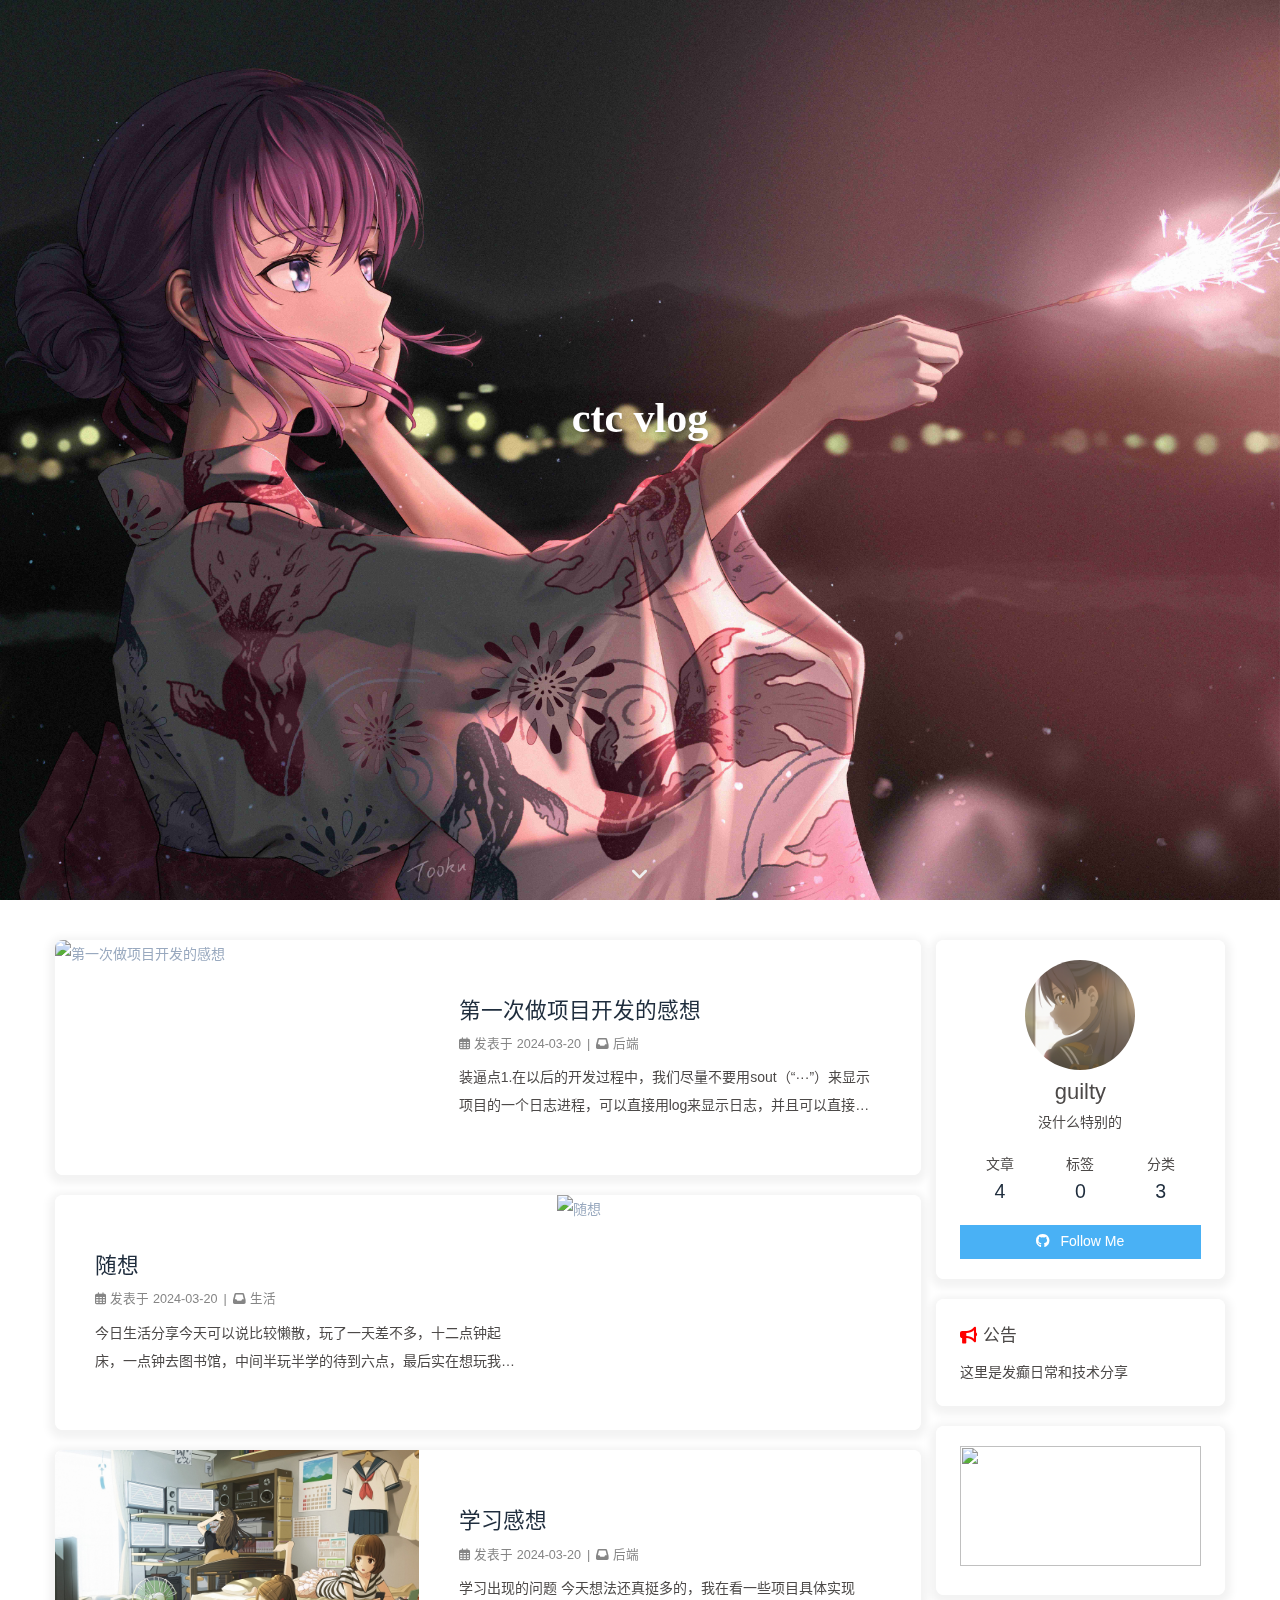
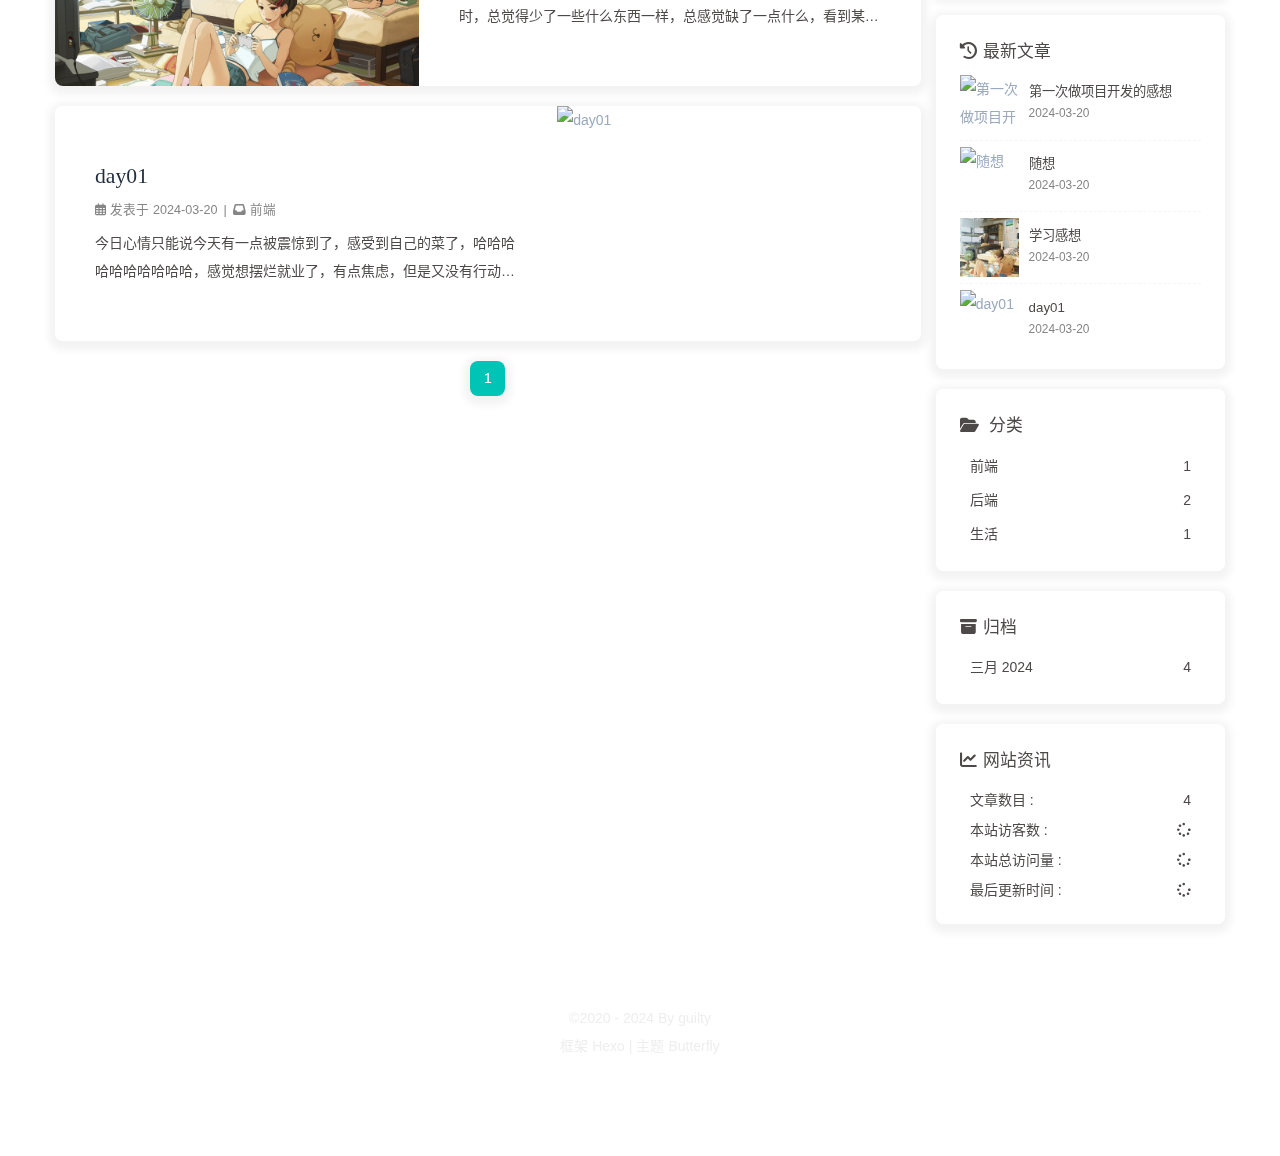
==== commit c3df051a: "wenzhang Updated By Github Actions" ====
--- a/index.html
+++ b/index.html
@@ -53,7 +53,7 @@
   isHome: true,
   isHighlightShrink: false,
   isToc: false,
-  postUpdate: '2024-03-19 01:06:20'
+  postUpdate: '2024-03-20 06:12:35'
 }</script><script>(win=>{
       win.saveToLocal = {
         set: (key, value, ttl) => {
@@ -151,8 +151,13 @@
       }
       detectApple()
     })(window)</script><link rel="stylesheet" href="/css/custom.css" media="defer" onload="this.media='all'"><!-- hexo injector head_end start --><link rel="stylesheet" href="https://cdn.cbd.int/hexo-butterfly-clock-anzhiyu@1.1.6/lib/clock.min.css" /><link rel="stylesheet" href="https://npm.elemecdn.com/anzhiyu-blog@2.0.4/css/runtime/runtime.min.css" media="print" onload="this.media='all'"><link rel="stylesheet" href="https://cdn.cbd.int/hexo-butterfly-swiper-anzhiyu-pro/lib/swiper.min.css" media="print" onload="this.media='all'"><link rel="stylesheet" href="https://cdn.cbd.int/hexo-butterfly-swiper-anzhiyu-pro/lib/swiperstyle.css" media="print" onload="this.media='all'"><link rel="stylesheet" href="https://cdn.cbd.int/hexo-butterfly-swiper-anzhiyu-pro/lib/swiper.min.css" media="print" onload="this.media='all'"><link rel="stylesheet" href="https://cdn.cbd.int/hexo-butterfly-swiper-anzhiyu-pro/lib/swiperstyle.css" media="print" onload="this.media='all'"><link rel="stylesheet" href="https://cdn.cbd.int/hexo-butterfly-swiper-anzhiyu-pro/lib/categoryGroup.css" media="print" onload="this.media='all'"><link rel="stylesheet" href="https://cdn.cbd.int/hexo-butterfly-wowjs/lib/animate.min.css" media="print" onload="this.media='screen'"><!-- hexo injector head_end end --><meta name="generator" content="Hexo 7.1.1"><link rel="alternate" href="/atom.xml" title="ctc vlog" type="application/atom+xml">
-</head><body><div id="web_bg"></div><div id="sidebar"><div id="menu-mask"></div><div id="sidebar-menus"><div class="avatar-img is-center"><img src="/img/img02.png" onerror="onerror=null;src='/img/friend_404.gif'" alt="avatar"/></div><div class="sidebar-site-data site-data is-center"><a href="/archives/"><div class="headline">文章</div><div class="length-num">3</div></a><a href="/tags/"><div class="headline">标签</div><div class="length-num">0</div></a><a href="/categories/"><div class="headline">分类</div><div class="length-num">3</div></a></div><hr class="custom-hr"/><div class="menus_items"><div class="menus_item"><a class="site-page" href="/"><i class="fa-fw fas fa-home"></i><span> Home</span></a></div><div class="menus_item"><a class="site-page" href="/bangumis/index.html"><i class="fa-fw fas fa-home"></i><span> 追番</span></a></div><div class="menus_item"><a class="site-page" href="/comments/"><i class="fa-fw fas fa-envelope"></i><span> 留言板</span></a></div></div></div></div><div class="page" id="body-wrap"><header class="full_page" id="page-header"><nav id="nav"><span id="blog-info"><a href="/" title="ctc vlog"><span class="site-name">ctc vlog</span></a></span><div id="menus"><div id="search-button"><a class="site-page social-icon search" href="javascript:void(0);"><i class="fas fa-search fa-fw"></i><span> 搜索</span></a></div><div class="menus_items"><div class="menus_item"><a class="site-page" href="/"><i class="fa-fw fas fa-home"></i><span> Home</span></a></div><div class="menus_item"><a class="site-page" href="/bangumis/index.html"><i class="fa-fw fas fa-home"></i><span> 追番</span></a></div><div class="menus_item"><a class="site-page" href="/comments/"><i class="fa-fw fas fa-envelope"></i><span> 留言板</span></a></div></div><div id="toggle-menu"><a class="site-page" href="javascript:void(0);"><i class="fas fa-bars fa-fw"></i></a></div></div></nav><div id="site-info"><h1 id="site-title">ctc vlog</h1></div><div id="scroll-down"><i class="fas fa-angle-down scroll-down-effects"></i></div></header><main class="layout" id="content-inner"><div class="recent-posts" id="recent-posts"><div class="recent-post-item"><div class="post_cover left"><a href="/posts/1.html" title="第一次做项目开发的感想"><img class="post-bg" src="/img/img04.jpg" onerror="this.onerror=null;this.src='/img/404.jpg'" alt="第一次做项目开发的感想"></a></div><div class="recent-post-info"><a class="article-title" href="/posts/1.html" title="第一次做项目开发的感想">第一次做项目开发的感想</a><div class="article-meta-wrap"><span class="post-meta-date"><i class="far fa-calendar-alt"></i><span class="article-meta-label">发表于</span><time datetime="2024-03-19T01:06:02.895Z" title="发表于 2024-03-19 01:06:02">2024-03-19</time></span><span class="article-meta"><span class="article-meta-separator">|</span><i class="fas fa-inbox"></i><a class="article-meta__categories" href="/categories/%E5%90%8E%E7%AB%AF/">后端</a></span></div><div class="content">装逼点1.在以后的开发过程中，我们尽量不要用sout（“···”）来显示项目的一个日志进程，可以直接用log来显示日志，并且可以直接用注解@Slf4j
-知识点* 1.@RestController是一个组合注解，不仅包括controller还有response body，它能将对象转为josn格式* 2.Nginx 和 Tomcat 都可以作为 Web 服务器，但它们的作用略有不同。Nginx 是一个高性能的 Web 服务器和反向代理，只处理静态文件。Tomcat 是一个 Java Web 应用服务器，它的主要作用是提供 Java Web 应用程序的服务。Tomcat 支持 Servlet 和 JSP 技术，能够从前端接收 HTTP 请求，处理请求并生成响应，还可以与数据库等其他后端服务进行交互。也就是说，前端的静态资源放到Nginx服务器上，而与后台数据库交互的后端代码可以放在Tomcat服务器上，因为他支持Servlet和jsp技术，同理，也支持SpringBoot框架开发的代码。再简单来说，就是一个只能挂静态的，没有任何变化的东西，一个能与后端进行互动，能变化 * 3.当前端有数 ...</div></div></div><div class="recent-post-item"><div class="post_cover right"><a href="/posts/2.html" title="随想"><img class="post-bg" src="/img/img05.jpg" onerror="this.onerror=null;this.src='/img/404.jpg'" alt="随想"></a></div><div class="recent-post-info"><a class="article-title" href="/posts/2.html" title="随想">随想</a><div class="article-meta-wrap"><span class="post-meta-date"><i class="far fa-calendar-alt"></i><span class="article-meta-label">发表于</span><time datetime="2024-03-19T01:06:02.895Z" title="发表于 2024-03-19 01:06:02">2024-03-19</time></span><span class="article-meta"><span class="article-meta-separator">|</span><i class="fas fa-inbox"></i><a class="article-meta__categories" href="/categories/%E7%94%9F%E6%B4%BB/">生活</a></span></div><div class="content">今日生活分享今天可以说比较懒散，玩了一天差不多，十二点钟起床，一点钟去图书馆，中间半玩半学的待到六点，最后实在想玩我的世界，就回去了，但好在还是完成了最低学习要求，今天解除了一个比较好的东西就是阿里云的一个服务oss，以前想获得图片的路径，但又不想放到文件里面，影响网站的一个加载速度，现在有了这个oss，可以自动生成一个url，这样就解决了这个问题，以前还想通过图床的一个办法去解决，但又怕图床的网站会挂掉，现在正好解决了这一个问题，只能说无心插聊柳成荫。今天虽说没干啥吧，但我觉得挺惬意的，人生的意义可能就是认识到它本身没有意义，去感受，去经历才是生命的价值所在，好像也没有必要一定去追求有意义，做什么事你认为是快乐的好像它就是有意义的，今天比较晚了就不写了，不知不觉凌晨了，那就到这吧，今天几乎是满课，但我还不想睡，哈哈哈哈哈哈哈。还说要看信号与系统，笑了。看能不能早一点起来吧，争取看一下，否则我会愧疚的。加油吧，年轻人!当你低到尘埃时，必须挣脱起来，给自己安排一些事情做不是什么星辰大海的空洞目标，而是俗不可耐的「穿什么，吃什么，喝什么，学什么」穿上你最喜欢的衣服，看几部你喜欢的小说，给楼 ...</div></div></div><div class="recent-post-item"><div class="post_cover left"><a href="/posts/0.html" title="day01"><img class="post-bg" src="/img/img03.png" onerror="this.onerror=null;this.src='/img/404.jpg'" alt="day01"></a></div><div class="recent-post-info"><a class="article-title" href="/posts/0.html" title="day01">day01</a><div class="article-meta-wrap"><span class="post-meta-date"><i class="far fa-calendar-alt"></i><span class="article-meta-label">发表于</span><time datetime="2024-03-19T01:06:02.895Z" title="发表于 2024-03-19 01:06:02">2024-03-19</time></span><span class="article-meta"><span class="article-meta-separator">|</span><i class="fas fa-inbox"></i><a class="article-meta__categories" href="/categories/%E5%89%8D%E7%AB%AF/">前端</a></span></div><div class="content">今日心情只能说今天有一点被震惊到了，感受到自己的菜了，哈哈哈哈哈哈哈哈哈哈，感觉想摆烂就业了，有点焦虑，但是又没有行动，算了，今天直接摆烂吧
+</head><body><div id="web_bg"></div><div id="sidebar"><div id="menu-mask"></div><div id="sidebar-menus"><div class="avatar-img is-center"><img src="/img/img02.png" onerror="onerror=null;src='/img/friend_404.gif'" alt="avatar"/></div><div class="sidebar-site-data site-data is-center"><a href="/archives/"><div class="headline">文章</div><div class="length-num">4</div></a><a href="/tags/"><div class="headline">标签</div><div class="length-num">0</div></a><a href="/categories/"><div class="headline">分类</div><div class="length-num">3</div></a></div><hr class="custom-hr"/><div class="menus_items"><div class="menus_item"><a class="site-page" href="/"><i class="fa-fw fas fa-home"></i><span> Home</span></a></div><div class="menus_item"><a class="site-page" href="/bangumis/index.html"><i class="fa-fw fas fa-home"></i><span> 追番</span></a></div><div class="menus_item"><a class="site-page" href="/comments/"><i class="fa-fw fas fa-envelope"></i><span> 留言板</span></a></div></div></div></div><div class="page" id="body-wrap"><header class="full_page" id="page-header"><nav id="nav"><span id="blog-info"><a href="/" title="ctc vlog"><span class="site-name">ctc vlog</span></a></span><div id="menus"><div id="search-button"><a class="site-page social-icon search" href="javascript:void(0);"><i class="fas fa-search fa-fw"></i><span> 搜索</span></a></div><div class="menus_items"><div class="menus_item"><a class="site-page" href="/"><i class="fa-fw fas fa-home"></i><span> Home</span></a></div><div class="menus_item"><a class="site-page" href="/bangumis/index.html"><i class="fa-fw fas fa-home"></i><span> 追番</span></a></div><div class="menus_item"><a class="site-page" href="/comments/"><i class="fa-fw fas fa-envelope"></i><span> 留言板</span></a></div></div><div id="toggle-menu"><a class="site-page" href="javascript:void(0);"><i class="fas fa-bars fa-fw"></i></a></div></div></nav><div id="site-info"><h1 id="site-title">ctc vlog</h1></div><div id="scroll-down"><i class="fas fa-angle-down scroll-down-effects"></i></div></header><main class="layout" id="content-inner"><div class="recent-posts" id="recent-posts"><div class="recent-post-item"><div class="post_cover left"><a href="/posts/1.html" title="第一次做项目开发的感想"><img class="post-bg" src="/img/img04.jpg" onerror="this.onerror=null;this.src='/img/404.jpg'" alt="第一次做项目开发的感想"></a></div><div class="recent-post-info"><a class="article-title" href="/posts/1.html" title="第一次做项目开发的感想">第一次做项目开发的感想</a><div class="article-meta-wrap"><span class="post-meta-date"><i class="far fa-calendar-alt"></i><span class="article-meta-label">发表于</span><time datetime="2024-03-20T06:12:19.267Z" title="发表于 2024-03-20 06:12:19">2024-03-20</time></span><span class="article-meta"><span class="article-meta-separator">|</span><i class="fas fa-inbox"></i><a class="article-meta__categories" href="/categories/%E5%90%8E%E7%AB%AF/">后端</a></span></div><div class="content">装逼点1.在以后的开发过程中，我们尽量不要用sout（“···”）来显示项目的一个日志进程，可以直接用log来显示日志，并且可以直接用注解@Slf4j
+知识点* 1.@RestController是一个组合注解，不仅包括controller还有response body，它能将对象转为josn格式* 2.Nginx 和 Tomcat 都可以作为 Web 服务器，但它们的作用略有不同。Nginx 是一个高性能的 Web 服务器和反向代理，只处理静态文件。Tomcat 是一个 Java Web 应用服务器，它的主要作用是提供 Java Web 应用程序的服务。Tomcat 支持 Servlet 和 JSP 技术，能够从前端接收 HTTP 请求，处理请求并生成响应，还可以与数据库等其他后端服务进行交互。也就是说，前端的静态资源放到Nginx服务器上，而与后台数据库交互的后端代码可以放在Tomcat服务器上，因为他支持Servlet和jsp技术，同理，也支持SpringBoot框架开发的代码。再简单来说，就是一个只能挂静态的，没有任何变化的东西，一个能与后端进行互动，能变化 * 3.当前端有数 ...</div></div></div><div class="recent-post-item"><div class="post_cover right"><a href="/posts/2.html" title="随想"><img class="post-bg" src="/img/img05.jpg" onerror="this.onerror=null;this.src='/img/404.jpg'" alt="随想"></a></div><div class="recent-post-info"><a class="article-title" href="/posts/2.html" title="随想">随想</a><div class="article-meta-wrap"><span class="post-meta-date"><i class="far fa-calendar-alt"></i><span class="article-meta-label">发表于</span><time datetime="2024-03-20T06:12:19.267Z" title="发表于 2024-03-20 06:12:19">2024-03-20</time></span><span class="article-meta"><span class="article-meta-separator">|</span><i class="fas fa-inbox"></i><a class="article-meta__categories" href="/categories/%E7%94%9F%E6%B4%BB/">生活</a></span></div><div class="content">今日生活分享今天可以说比较懒散，玩了一天差不多，十二点钟起床，一点钟去图书馆，中间半玩半学的待到六点，最后实在想玩我的世界，就回去了，但好在还是完成了最低学习要求，今天解除了一个比较好的东西就是阿里云的一个服务oss，以前想获得图片的路径，但又不想放到文件里面，影响网站的一个加载速度，现在有了这个oss，可以自动生成一个url，这样就解决了这个问题，以前还想通过图床的一个办法去解决，但又怕图床的网站会挂掉，现在正好解决了这一个问题，只能说无心插聊柳成荫。今天虽说没干啥吧，但我觉得挺惬意的，人生的意义可能就是认识到它本身没有意义，去感受，去经历才是生命的价值所在，好像也没有必要一定去追求有意义，做什么事你认为是快乐的好像它就是有意义的，今天比较晚了就不写了，不知不觉凌晨了，那就到这吧，今天几乎是满课，但我还不想睡，哈哈哈哈哈哈哈。还说要看信号与系统，笑了。看能不能早一点起来吧，争取看一下，否则我会愧疚的。加油吧，年轻人!当你低到尘埃时，必须挣脱起来，给自己安排一些事情做不是什么星辰大海的空洞目标，而是俗不可耐的「穿什么，吃什么，喝什么，学什么」穿上你最喜欢的衣服，看几部你喜欢的小说，给楼 ...</div></div></div><div class="recent-post-item"><div class="post_cover left"><a href="/posts/3.html" title="学习感想"><img class="post-bg" src="/img/img06.jpg" onerror="this.onerror=null;this.src='/img/404.jpg'" alt="学习感想"></a></div><div class="recent-post-info"><a class="article-title" href="/posts/3.html" title="学习感想">学习感想</a><div class="article-meta-wrap"><span class="post-meta-date"><i class="far fa-calendar-alt"></i><span class="article-meta-label">发表于</span><time datetime="2024-03-20T06:12:19.267Z" title="发表于 2024-03-20 06:12:19">2024-03-20</time></span><span class="article-meta"><span class="article-meta-separator">|</span><i class="fas fa-inbox"></i><a class="article-meta__categories" href="/categories/%E5%90%8E%E7%AB%AF/">后端</a></span></div><div class="content">学习出现的问题
+今天想法还真挺多的，我在看一些项目具体实现时，总觉得少了一些什么东西一样，总感觉缺了一点什么，看到某一个关键词时，突然联想到之前学的一些东西，就特别想弄清楚当时是咋学的，然后又往前翻，虽然说这是一种很好的复习，但是总感觉不太对劲，这样下来进度会推得很慢。
+然后跟俊哥聊了一下自己的一些困惑，发现其实这也不算什么问题，因为确确实实记不得这么多东西，你只需要记住这个流程就行，不用记得代码的具体实现，只要记得它是怎么用的，就比如我最近又重新学了一下令牌和过滤器，拦截器，那里东西真的多得要命，但是只要理清楚下面这张图片就好像也不是很难，管它怎么实现的。
+
+
+</div></div></div><div class="recent-post-item"><div class="post_cover right"><a href="/posts/0.html" title="day01"><img class="post-bg" src="/img/img03.png" onerror="this.onerror=null;this.src='/img/404.jpg'" alt="day01"></a></div><div class="recent-post-info"><a class="article-title" href="/posts/0.html" title="day01">day01</a><div class="article-meta-wrap"><span class="post-meta-date"><i class="far fa-calendar-alt"></i><span class="article-meta-label">发表于</span><time datetime="2024-03-20T06:12:19.267Z" title="发表于 2024-03-20 06:12:19">2024-03-20</time></span><span class="article-meta"><span class="article-meta-separator">|</span><i class="fas fa-inbox"></i><a class="article-meta__categories" href="/categories/%E5%89%8D%E7%AB%AF/">前端</a></span></div><div class="content">今日心情只能说今天有一点被震惊到了，感受到自己的菜了，哈哈哈哈哈哈哈哈哈哈，感觉想摆烂就业了，有点焦虑，但是又没有行动，算了，今天直接摆烂吧
 技术分享今天接触了hexo和GitHub搭建个人博客，我感觉一定要记得你新建一个github项目，一定名字要与你的github名字一样，否则不能访问。接下来说一下简要流程。
 1.github账号的注册注册懂得都懂，但是可能登不进去github网站，这个时候不要慌张，你也可以直接用steam++（steam加速器）加速github。
 2.nodejs这个下载的话自己去看网上的配置即可，可能会碰到一点麻烦，所以建议版本不要太高，因为比较成熟的一些经典框架用的都是低版本
@@ -160,14 +165,14 @@
 4.hexo下载这是一个我觉得比较好看且好用的一个主题，比较有逼格，跟着帮助文档去下就行了。
 5.部署到github只能说没钱的孩子是这样的，只能白嫖，关键就是要生成SSH，来连接你的git远程仓库，从而实现远程的一个上传同步
 6.修改配置文件如题搜索如何修改deploy的repository即可
-7.上传启动计 ...</div></div></div><nav id="pagination"><div class="pagination"><span class="page-number current">1</span></div></nav></div><div class="aside-content" id="aside-content"><div class="card-widget card-info"><div class="is-center"><div class="avatar-img"><img src="/img/img02.png" onerror="this.onerror=null;this.src='/img/friend_404.gif'" alt="avatar"/></div><div class="author-info__name">guilty</div><div class="author-info__description">没什么特别的</div></div><div class="card-info-data site-data is-center"><a href="/archives/"><div class="headline">文章</div><div class="length-num">3</div></a><a href="/tags/"><div class="headline">标签</div><div class="length-num">0</div></a><a href="/categories/"><div class="headline">分类</div><div class="length-num">3</div></a></div><a id="card-info-btn" target="_blank" rel="noopener" href="https://github.com/xxxxxx"><i class="fab fa-github"></i><span>Follow Me</span></a></div><div class="card-widget card-announcement"><div class="item-headline"><i class="fas fa-bullhorn fa-shake"></i><span>公告</span></div><div class="announcement_content">这里是发癫日常和技术分享</div></div><div class="sticky_layout"><div class="card-widget card-recent-post"><div class="item-headline"><i class="fas fa-history"></i><span>最新文章</span></div><div class="aside-list"><div class="aside-list-item"><a class="thumbnail" href="/posts/1.html" title="第一次做项目开发的感想"><img src="/img/img04.jpg" onerror="this.onerror=null;this.src='/img/404.jpg'" alt="第一次做项目开发的感想"/></a><div class="content"><a class="title" href="/posts/1.html" title="第一次做项目开发的感想">第一次做项目开发的感想</a><time datetime="2024-03-19T01:06:02.895Z" title="发表于 2024-03-19 01:06:02">2024-03-19</time></div></div><div class="aside-list-item"><a class="thumbnail" href="/posts/2.html" title="随想"><img src="/img/img05.jpg" onerror="this.onerror=null;this.src='/img/404.jpg'" alt="随想"/></a><div class="content"><a class="title" href="/posts/2.html" title="随想">随想</a><time datetime="2024-03-19T01:06:02.895Z" title="发表于 2024-03-19 01:06:02">2024-03-19</time></div></div><div class="aside-list-item"><a class="thumbnail" href="/posts/0.html" title="day01"><img src="/img/img03.png" onerror="this.onerror=null;this.src='/img/404.jpg'" alt="day01"/></a><div class="content"><a class="title" href="/posts/0.html" title="day01">day01</a><time datetime="2024-03-19T01:06:02.895Z" title="发表于 2024-03-19 01:06:02">2024-03-19</time></div></div></div></div><div class="card-widget card-categories"><div class="item-headline">
+7.上传启动计 ...</div></div></div><nav id="pagination"><div class="pagination"><span class="page-number current">1</span></div></nav></div><div class="aside-content" id="aside-content"><div class="card-widget card-info"><div class="is-center"><div class="avatar-img"><img src="/img/img02.png" onerror="this.onerror=null;this.src='/img/friend_404.gif'" alt="avatar"/></div><div class="author-info__name">guilty</div><div class="author-info__description">没什么特别的</div></div><div class="card-info-data site-data is-center"><a href="/archives/"><div class="headline">文章</div><div class="length-num">4</div></a><a href="/tags/"><div class="headline">标签</div><div class="length-num">0</div></a><a href="/categories/"><div class="headline">分类</div><div class="length-num">3</div></a></div><a id="card-info-btn" target="_blank" rel="noopener" href="https://github.com/xxxxxx"><i class="fab fa-github"></i><span>Follow Me</span></a></div><div class="card-widget card-announcement"><div class="item-headline"><i class="fas fa-bullhorn fa-shake"></i><span>公告</span></div><div class="announcement_content">这里是发癫日常和技术分享</div></div><div class="sticky_layout"><div class="card-widget card-recent-post"><div class="item-headline"><i class="fas fa-history"></i><span>最新文章</span></div><div class="aside-list"><div class="aside-list-item"><a class="thumbnail" href="/posts/1.html" title="第一次做项目开发的感想"><img src="/img/img04.jpg" onerror="this.onerror=null;this.src='/img/404.jpg'" alt="第一次做项目开发的感想"/></a><div class="content"><a class="title" href="/posts/1.html" title="第一次做项目开发的感想">第一次做项目开发的感想</a><time datetime="2024-03-20T06:12:19.267Z" title="发表于 2024-03-20 06:12:19">2024-03-20</time></div></div><div class="aside-list-item"><a class="thumbnail" href="/posts/2.html" title="随想"><img src="/img/img05.jpg" onerror="this.onerror=null;this.src='/img/404.jpg'" alt="随想"/></a><div class="content"><a class="title" href="/posts/2.html" title="随想">随想</a><time datetime="2024-03-20T06:12:19.267Z" title="发表于 2024-03-20 06:12:19">2024-03-20</time></div></div><div class="aside-list-item"><a class="thumbnail" href="/posts/3.html" title="学习感想"><img src="/img/img06.jpg" onerror="this.onerror=null;this.src='/img/404.jpg'" alt="学习感想"/></a><div class="content"><a class="title" href="/posts/3.html" title="学习感想">学习感想</a><time datetime="2024-03-20T06:12:19.267Z" title="发表于 2024-03-20 06:12:19">2024-03-20</time></div></div><div class="aside-list-item"><a class="thumbnail" href="/posts/0.html" title="day01"><img src="/img/img03.png" onerror="this.onerror=null;this.src='/img/404.jpg'" alt="day01"/></a><div class="content"><a class="title" href="/posts/0.html" title="day01">day01</a><time datetime="2024-03-20T06:12:19.267Z" title="发表于 2024-03-20 06:12:19">2024-03-20</time></div></div></div></div><div class="card-widget card-categories"><div class="item-headline">
             <i class="fas fa-folder-open"></i>
             <span>分类</span>
             
             </div>
             <ul class="card-category-list" id="aside-cat-list">
-            <li class="card-category-list-item "><a class="card-category-list-link" href="/categories/%E5%89%8D%E7%AB%AF/"><span class="card-category-list-name">前端</span><span class="card-category-list-count">1</span></a></li><li class="card-category-list-item "><a class="card-category-list-link" href="/categories/%E5%90%8E%E7%AB%AF/"><span class="card-category-list-name">后端</span><span class="card-category-list-count">1</span></a></li><li class="card-category-list-item "><a class="card-category-list-link" href="/categories/%E7%94%9F%E6%B4%BB/"><span class="card-category-list-name">生活</span><span class="card-category-list-count">1</span></a></li>
-            </ul></div><div class="card-widget card-archives"><div class="item-headline"><i class="fas fa-archive"></i><span>归档</span></div><ul class="card-archive-list"><li class="card-archive-list-item"><a class="card-archive-list-link" href="/archives/2024/03/"><span class="card-archive-list-date">三月 2024</span><span class="card-archive-list-count">3</span></a></li></ul></div><div class="card-widget card-webinfo"><div class="item-headline"><i class="fas fa-chart-line"></i><span>网站资讯</span></div><div class="webinfo"><div class="webinfo-item"><div class="item-name">文章数目 :</div><div class="item-count">3</div></div><div class="webinfo-item"><div class="item-name">本站访客数 :</div><div class="item-count" id="busuanzi_value_site_uv"><i class="fa-solid fa-spinner fa-spin"></i></div></div><div class="webinfo-item"><div class="item-name">本站总访问量 :</div><div class="item-count" id="busuanzi_value_site_pv"><i class="fa-solid fa-spinner fa-spin"></i></div></div><div class="webinfo-item"><div class="item-name">最后更新时间 :</div><div class="item-count" id="last-push-date" data-lastPushDate="2024-03-19T01:06:20.171Z"><i class="fa-solid fa-spinner fa-spin"></i></div></div></div></div></div></div></main><footer id="footer"><div id="footer-wrap"><div class="copyright">&copy;2020 - 2024 By guilty</div><div class="framework-info"><span>框架 </span><a target="_blank" rel="noopener" href="https://hexo.io">Hexo</a><span class="footer-separator">|</span><span>主题 </span><a target="_blank" rel="noopener" href="https://github.com/jerryc127/hexo-theme-butterfly">Butterfly</a></div></div></footer></div><div id="rightside"><div id="rightside-config-hide"><button id="darkmode" type="button" title="浅色和深色模式转换"><i class="fas fa-adjust"></i></button><button id="hide-aside-btn" type="button" title="单栏和双栏切换"><i class="fas fa-arrows-alt-h"></i></button></div><div id="rightside-config-show"><button id="rightside-config" type="button" title="设置"><i class="fas fa-cog fa-spin"></i></button><button id="go-up" type="button" title="回到顶部"><span class="scroll-percent"></span><i class="fas fa-arrow-up"></i></button></div></div><div><script src="/js/utils.js?v=4.13.0"></script><script src="/js/main.js?v=4.13.0"></script><script src="https://cdn.jsdelivr.net/npm/@fancyapps/ui@5.0.33/dist/fancybox/fancybox.umd.min.js"></script><script>function panguFn () {
+            <li class="card-category-list-item "><a class="card-category-list-link" href="/categories/%E5%89%8D%E7%AB%AF/"><span class="card-category-list-name">前端</span><span class="card-category-list-count">1</span></a></li><li class="card-category-list-item "><a class="card-category-list-link" href="/categories/%E5%90%8E%E7%AB%AF/"><span class="card-category-list-name">后端</span><span class="card-category-list-count">2</span></a></li><li class="card-category-list-item "><a class="card-category-list-link" href="/categories/%E7%94%9F%E6%B4%BB/"><span class="card-category-list-name">生活</span><span class="card-category-list-count">1</span></a></li>
+            </ul></div><div class="card-widget card-archives"><div class="item-headline"><i class="fas fa-archive"></i><span>归档</span></div><ul class="card-archive-list"><li class="card-archive-list-item"><a class="card-archive-list-link" href="/archives/2024/03/"><span class="card-archive-list-date">三月 2024</span><span class="card-archive-list-count">4</span></a></li></ul></div><div class="card-widget card-webinfo"><div class="item-headline"><i class="fas fa-chart-line"></i><span>网站资讯</span></div><div class="webinfo"><div class="webinfo-item"><div class="item-name">文章数目 :</div><div class="item-count">4</div></div><div class="webinfo-item"><div class="item-name">本站访客数 :</div><div class="item-count" id="busuanzi_value_site_uv"><i class="fa-solid fa-spinner fa-spin"></i></div></div><div class="webinfo-item"><div class="item-name">本站总访问量 :</div><div class="item-count" id="busuanzi_value_site_pv"><i class="fa-solid fa-spinner fa-spin"></i></div></div><div class="webinfo-item"><div class="item-name">最后更新时间 :</div><div class="item-count" id="last-push-date" data-lastPushDate="2024-03-20T06:12:35.911Z"><i class="fa-solid fa-spinner fa-spin"></i></div></div></div></div></div></div></main><footer id="footer"><div id="footer-wrap"><div class="copyright">&copy;2020 - 2024 By guilty</div><div class="framework-info"><span>框架 </span><a target="_blank" rel="noopener" href="https://hexo.io">Hexo</a><span class="footer-separator">|</span><span>主题 </span><a target="_blank" rel="noopener" href="https://github.com/jerryc127/hexo-theme-butterfly">Butterfly</a></div></div></footer></div><div id="rightside"><div id="rightside-config-hide"><button id="darkmode" type="button" title="浅色和深色模式转换"><i class="fas fa-adjust"></i></button><button id="hide-aside-btn" type="button" title="单栏和双栏切换"><i class="fas fa-arrows-alt-h"></i></button></div><div id="rightside-config-show"><button id="rightside-config" type="button" title="设置"><i class="fas fa-cog fa-spin"></i></button><button id="go-up" type="button" title="回到顶部"><span class="scroll-percent"></span><i class="fas fa-arrow-up"></i></button></div></div><div><script src="/js/utils.js?v=4.13.0"></script><script src="/js/main.js?v=4.13.0"></script><script src="https://cdn.jsdelivr.net/npm/@fancyapps/ui@5.0.33/dist/fancybox/fancybox.umd.min.js"></script><script>function panguFn () {
   if (typeof pangu === 'object') pangu.autoSpacingPage()
   else {
     getScript('https://cdn.jsdelivr.net/npm/pangu@4.0.7/dist/browser/pangu.min.js')
@@ -309,7 +314,7 @@
   </script><script async src="/js/runtime/runtime.min.js"></script><script data-pjax>
   function butterfly_swiper_injector_config(){
     var parent_div_git = document.getElementById('recent-posts');
-    var item_html = '<div class="recent-post-item swiper_container_card" style="height: auto;width: 100%"><div id="random"><div id="random-banner"><canvas id="peoplecanvas"></canvas></div><a id="random-hover" style="width:100%;height:auto;" href="javascript:toRandomPost()" rel="external nofollow noreferrer" one-link-mark="yes"><i class="fa fa-paper-plane" style="margin-left:10px"></i><div style="margin-left:10px">随便逛逛<i class="fa-solid fa-arrow-right" style="margin-left:10px"></i></div></a></div><div class="blog-slider swiper-container-fade swiper-container-horizontal" id="swiper_container"><div class="blog-slider__wrp swiper-wrapper" style="transition-duration: 0ms;"><div class="blog-slider__item swiper-slide" style="width: 750px; opacity: 1; transform: translate3d(0px, 0px, 0px); transition-duration: 0ms;"><a class="blog-slider__img" onclick="pjax.loadUrl(&quot;posts/2.html&quot;);" href="javascript:void(0);" alt=""><img width="48" height="48" src="/img/img05.jpg" alt="" onerror="this.src=https://cdn.cbd.int/akilar-candyassets/image/loading.gif; this.onerror = null;"/></a><div class="blog-slider__content"><span class="blog-slider__code">2024-03-19</span><a class="blog-slider__title" onclick="pjax.loadUrl(&quot;posts/2.html&quot;);" href="javascript:void(0);" alt="">随想</a><div class="blog-slider__text">日记</div><a class="blog-slider__button" onclick="pjax.loadUrl(&quot;posts/2.html&quot;);" href="javascript:void(0);" alt="">详情       </a></div></div><div class="blog-slider__item swiper-slide" style="width: 750px; opacity: 1; transform: translate3d(0px, 0px, 0px); transition-duration: 0ms;"><a class="blog-slider__img" onclick="pjax.loadUrl(&quot;posts/1.html&quot;);" href="javascript:void(0);" alt=""><img width="48" height="48" src="/img/img04.jpg" alt="" onerror="this.src=https://cdn.cbd.int/akilar-candyassets/image/loading.gif; this.onerror = null;"/></a><div class="blog-slider__content"><span class="blog-slider__code">2024-03-19</span><a class="blog-slider__title" onclick="pjax.loadUrl(&quot;posts/1.html&quot;);" href="javascript:void(0);" alt="">第一次做项目开发的感想</a><div class="blog-slider__text">再怎么看我也不知道怎么描述它的啦！</div><a class="blog-slider__button" onclick="pjax.loadUrl(&quot;posts/1.html&quot;);" href="javascript:void(0);" alt="">详情       </a></div></div><div class="blog-slider__item swiper-slide" style="width: 750px; opacity: 1; transform: translate3d(0px, 0px, 0px); transition-duration: 0ms;"><a class="blog-slider__img" onclick="pjax.loadUrl(&quot;posts/0.html&quot;);" href="javascript:void(0);" alt=""><img width="48" height="48" src="/img/img03.png" alt="" onerror="this.src=https://cdn.cbd.int/akilar-candyassets/image/loading.gif; this.onerror = null;"/></a><div class="blog-slider__content"><span class="blog-slider__code">2024-03-19</span><a class="blog-slider__title" onclick="pjax.loadUrl(&quot;posts/0.html&quot;);" href="javascript:void(0);" alt="">day01</a><div class="blog-slider__text">分享一下</div><a class="blog-slider__button" onclick="pjax.loadUrl(&quot;posts/0.html&quot;);" href="javascript:void(0);" alt="">详情       </a></div></div></div><div class="blog-slider__pagination swiper-pagination-clickable swiper-pagination-bullets"></div></div></div>';
+    var item_html = '<div class="recent-post-item swiper_container_card" style="height: auto;width: 100%"><div id="random"><div id="random-banner"><canvas id="peoplecanvas"></canvas></div><a id="random-hover" style="width:100%;height:auto;" href="javascript:toRandomPost()" rel="external nofollow noreferrer" one-link-mark="yes"><i class="fa fa-paper-plane" style="margin-left:10px"></i><div style="margin-left:10px">随便逛逛<i class="fa-solid fa-arrow-right" style="margin-left:10px"></i></div></a></div><div class="blog-slider swiper-container-fade swiper-container-horizontal" id="swiper_container"><div class="blog-slider__wrp swiper-wrapper" style="transition-duration: 0ms;"><div class="blog-slider__item swiper-slide" style="width: 750px; opacity: 1; transform: translate3d(0px, 0px, 0px); transition-duration: 0ms;"><a class="blog-slider__img" onclick="pjax.loadUrl(&quot;posts/3.html&quot;);" href="javascript:void(0);" alt=""><img width="48" height="48" src="/img/img06.jpg" alt="" onerror="this.src=https://cdn.cbd.int/akilar-candyassets/image/loading.gif; this.onerror = null;"/></a><div class="blog-slider__content"><span class="blog-slider__code">2024-03-20</span><a class="blog-slider__title" onclick="pjax.loadUrl(&quot;posts/3.html&quot;);" href="javascript:void(0);" alt="">学习感想</a><div class="blog-slider__text">一个学习阶段下的想法</div><a class="blog-slider__button" onclick="pjax.loadUrl(&quot;posts/3.html&quot;);" href="javascript:void(0);" alt="">详情       </a></div></div><div class="blog-slider__item swiper-slide" style="width: 750px; opacity: 1; transform: translate3d(0px, 0px, 0px); transition-duration: 0ms;"><a class="blog-slider__img" onclick="pjax.loadUrl(&quot;posts/2.html&quot;);" href="javascript:void(0);" alt=""><img width="48" height="48" src="/img/img05.jpg" alt="" onerror="this.src=https://cdn.cbd.int/akilar-candyassets/image/loading.gif; this.onerror = null;"/></a><div class="blog-slider__content"><span class="blog-slider__code">2024-03-20</span><a class="blog-slider__title" onclick="pjax.loadUrl(&quot;posts/2.html&quot;);" href="javascript:void(0);" alt="">随想</a><div class="blog-slider__text">日记</div><a class="blog-slider__button" onclick="pjax.loadUrl(&quot;posts/2.html&quot;);" href="javascript:void(0);" alt="">详情       </a></div></div><div class="blog-slider__item swiper-slide" style="width: 750px; opacity: 1; transform: translate3d(0px, 0px, 0px); transition-duration: 0ms;"><a class="blog-slider__img" onclick="pjax.loadUrl(&quot;posts/1.html&quot;);" href="javascript:void(0);" alt=""><img width="48" height="48" src="/img/img04.jpg" alt="" onerror="this.src=https://cdn.cbd.int/akilar-candyassets/image/loading.gif; this.onerror = null;"/></a><div class="blog-slider__content"><span class="blog-slider__code">2024-03-20</span><a class="blog-slider__title" onclick="pjax.loadUrl(&quot;posts/1.html&quot;);" href="javascript:void(0);" alt="">第一次做项目开发的感想</a><div class="blog-slider__text">再怎么看我也不知道怎么描述它的啦！</div><a class="blog-slider__button" onclick="pjax.loadUrl(&quot;posts/1.html&quot;);" href="javascript:void(0);" alt="">详情       </a></div></div><div class="blog-slider__item swiper-slide" style="width: 750px; opacity: 1; transform: translate3d(0px, 0px, 0px); transition-duration: 0ms;"><a class="blog-slider__img" onclick="pjax.loadUrl(&quot;posts/0.html&quot;);" href="javascript:void(0);" alt=""><img width="48" height="48" src="/img/img03.png" alt="" onerror="this.src=https://cdn.cbd.int/akilar-candyassets/image/loading.gif; this.onerror = null;"/></a><div class="blog-slider__content"><span class="blog-slider__code">2024-03-20</span><a class="blog-slider__title" onclick="pjax.loadUrl(&quot;posts/0.html&quot;);" href="javascript:void(0);" alt="">day01</a><div class="blog-slider__text">分享一下</div><a class="blog-slider__button" onclick="pjax.loadUrl(&quot;posts/0.html&quot;);" href="javascript:void(0);" alt="">详情       </a></div></div></div><div class="blog-slider__pagination swiper-pagination-clickable swiper-pagination-bullets"></div></div></div>';
     console.log('已挂载butterfly_swiper')
     parent_div_git.insertAdjacentHTML("afterbegin",item_html)
     }
@@ -333,7 +338,7 @@
   </script><script defer src="https://npm.elemecdn.com/anzhiyu-blog@1.1.6/js/swiper.min.js"></script><script defer data-pjax src="https://cdn.cbd.int/hexo-butterfly-swiper-anzhiyu-pro/lib/swiper_init.js"></script><script data-pjax src="https://lf26-cdn-tos.bytecdntp.com/cdn/expire-1-M/gsap/3.9.1/gsap.min.js"></script><script defer src="https://npm.elemecdn.com/hexo-butterfly-swiper-anzhiyu-pro/lib/people.min.js"></script><script async src="/anzhiyu/random.js"></script><script data-pjax>
   function butterfly_swiper_injector_config(){
     var parent_div_git = document.getElementById('recent-posts');
-    var item_html = '<div class="swiper_container_card" style="height: auto;width: 100%"><div id="bannerGroup"><div id="random"><div id="random-banner"><canvas id="peoplecanvas"></canvas></div><a id="random-hover" style="width:100%;height:auto;" href="javascript:toRandomPost()" rel="external nofollow noreferrer" one-link-mark="yes"><i class="fa fa-paper-plane" style="margin-left:10px"></i><div style="margin-left:10px">随便逛逛<i class="fa-solid fa-arrow-right" style="margin-left:10px"></i></div></a></div><div class="categoryGroup"><div class="categoryItem" style="box-shadow:var(--anzhiyu-shadow-blue)"><a class="categoryButton blue" onclick="pjax.loadUrl(&quot;/categories/前端/&quot;);" href="javascript:void(0);"><span class="categoryButtonText">前端</span><i class="fas fa-dove"></i></a></div><div class="categoryItem" style="box-shadow:var(--anzhiyu-shadow-red)"><a class="categoryButton red" onclick="pjax.loadUrl(&quot;/categories/后端/&quot;);" href="javascript:void(0);"><span class="categoryButtonText">后端</span><i class="fas fa-burn"></i></a></div><div class="categoryItem" style="box-shadow:var(--anzhiyu-shadow-green)"><a class="categoryButton green" onclick="pjax.loadUrl(&quot;/categories/生活/&quot;);" href="javascript:void(0);"><span class="categoryButtonText">生活</span><i class="fas fa-book"></i></a></div></div></div><div id="swiper_container_blog"><div class="blog-slider swiper-container-fade swiper-container-horizontal" id="swiper_container"><div class="blog-slider__wrp swiper-wrapper" style="transition-duration: 0ms;"><div class="blog-slider__item swiper-slide" style="width: 750px; opacity: 1; transform: translate3d(0px, 0px, 0px); transition-duration: 0ms;"><a class="blog-slider__img" onclick="pjax.loadUrl(&quot;posts/2.html&quot;);" href="javascript:void(0);" title="随想"><img width="48" height="48" src="/img/img05.jpg" alt="图片" onerror="this.src=https://cdn.cbd.int/akilar-candyassets/image/loading.gif; this.onerror = null;"/></a><div class="blog-slider__content"><span class="blog-slider__code">2024-03-19</span><a class="blog-slider__title" onclick="pjax.loadUrl(&quot;posts/2.html&quot;);" href="javascript:void(0);" alt="">随想</a><div class="blog-slider__text">日记</div><a class="blog-slider__button" onclick="pjax.loadUrl(&quot;posts/2.html&quot;);" href="javascript:void(0);" alt="">详情       </a></div></div><div class="blog-slider__item swiper-slide" style="width: 750px; opacity: 1; transform: translate3d(0px, 0px, 0px); transition-duration: 0ms;"><a class="blog-slider__img" onclick="pjax.loadUrl(&quot;posts/1.html&quot;);" href="javascript:void(0);" title="第一次做项目开发的感想"><img width="48" height="48" src="/img/img04.jpg" alt="图片" onerror="this.src=https://cdn.cbd.int/akilar-candyassets/image/loading.gif; this.onerror = null;"/></a><div class="blog-slider__content"><span class="blog-slider__code">2024-03-19</span><a class="blog-slider__title" onclick="pjax.loadUrl(&quot;posts/1.html&quot;);" href="javascript:void(0);" alt="">第一次做项目开发的感想</a><div class="blog-slider__text">再怎么看我也不知道怎么描述它的啦！</div><a class="blog-slider__button" onclick="pjax.loadUrl(&quot;posts/1.html&quot;);" href="javascript:void(0);" alt="">详情       </a></div></div><div class="blog-slider__item swiper-slide" style="width: 750px; opacity: 1; transform: translate3d(0px, 0px, 0px); transition-duration: 0ms;"><a class="blog-slider__img" onclick="pjax.loadUrl(&quot;posts/0.html&quot;);" href="javascript:void(0);" title="day01"><img width="48" height="48" src="/img/img03.png" alt="图片" onerror="this.src=https://cdn.cbd.int/akilar-candyassets/image/loading.gif; this.onerror = null;"/></a><div class="blog-slider__content"><span class="blog-slider__code">2024-03-19</span><a class="blog-slider__title" onclick="pjax.loadUrl(&quot;posts/0.html&quot;);" href="javascript:void(0);" alt="">day01</a><div class="blog-slider__text">分享一下</div><a class="blog-slider__button" onclick="pjax.loadUrl(&quot;posts/0.html&quot;);" href="javascript:void(0);" alt="">详情       </a></div></div></div><div class="blog-slider__pagination swiper-pagination-clickable swiper-pagination-bullets"></div></div><div id="topGroup"><div class="topGroup"><div class="top-group-list-item"><div class="post_cover left_radius"><a onclick="pjax.loadUrl(&quot;posts/2.html&quot;);" href="javascript:void(0);" alt="" title="随想" data-pjax-state="data-pjax-state"><span class="top-group-text">荐</span><img class="post_bg" alt="随想" src="/img/img05.jpg" onerror="this.src=https://cdn.cbd.int/akilar-candyassets/image/loading.gif; this.onerror = null;"/></a></div><div class="top-group-info"><a class="article-title" onclick="pjax.loadUrl(&quot;posts/2.html&quot;);" href="javascript:void(0);" alt="" title="随想" data-pjax-state="data-pjax-state">随想</a></div></div><div class="top-group-list-item"><div class="post_cover left_radius"><a onclick="pjax.loadUrl(&quot;posts/1.html&quot;);" href="javascript:void(0);" alt="" title="第一次做项目开发的感想" data-pjax-state="data-pjax-state"><span class="top-group-text">荐</span><img class="post_bg" alt="第一次做项目开发的感想" src="/img/img04.jpg" onerror="this.src=https://cdn.cbd.int/akilar-candyassets/image/loading.gif; this.onerror = null;"/></a></div><div class="top-group-info"><a class="article-title" onclick="pjax.loadUrl(&quot;posts/1.html&quot;);" href="javascript:void(0);" alt="" title="第一次做项目开发的感想" data-pjax-state="data-pjax-state">第一次做项目开发的感想</a></div></div><div class="top-group-list-item"><div class="post_cover left_radius"><a onclick="pjax.loadUrl(&quot;posts/0.html&quot;);" href="javascript:void(0);" alt="" title="day01" data-pjax-state="data-pjax-state"><span class="top-group-text">荐</span><img class="post_bg" alt="day01" src="/img/img03.png" onerror="this.src=https://cdn.cbd.int/akilar-candyassets/image/loading.gif; this.onerror = null;"/></a></div><div class="top-group-info"><a class="article-title" onclick="pjax.loadUrl(&quot;posts/0.html&quot;);" href="javascript:void(0);" alt="" title="day01" data-pjax-state="data-pjax-state">day01</a></div></div><div class="top-group-list-none"></div><div class="top-group-list-none"></div><div class="top-group-list-none"></div></div></div></div></div>';
+    var item_html = '<div class="swiper_container_card" style="height: auto;width: 100%"><div id="bannerGroup"><div id="random"><div id="random-banner"><canvas id="peoplecanvas"></canvas></div><a id="random-hover" style="width:100%;height:auto;" href="javascript:toRandomPost()" rel="external nofollow noreferrer" one-link-mark="yes"><i class="fa fa-paper-plane" style="margin-left:10px"></i><div style="margin-left:10px">随便逛逛<i class="fa-solid fa-arrow-right" style="margin-left:10px"></i></div></a></div><div class="categoryGroup"><div class="categoryItem" style="box-shadow:var(--anzhiyu-shadow-blue)"><a class="categoryButton blue" onclick="pjax.loadUrl(&quot;/categories/前端/&quot;);" href="javascript:void(0);"><span class="categoryButtonText">前端</span><i class="fas fa-dove"></i></a></div><div class="categoryItem" style="box-shadow:var(--anzhiyu-shadow-red)"><a class="categoryButton red" onclick="pjax.loadUrl(&quot;/categories/后端/&quot;);" href="javascript:void(0);"><span class="categoryButtonText">后端</span><i class="fas fa-burn"></i></a></div><div class="categoryItem" style="box-shadow:var(--anzhiyu-shadow-green)"><a class="categoryButton green" onclick="pjax.loadUrl(&quot;/categories/生活/&quot;);" href="javascript:void(0);"><span class="categoryButtonText">生活</span><i class="fas fa-book"></i></a></div></div></div><div id="swiper_container_blog"><div class="blog-slider swiper-container-fade swiper-container-horizontal" id="swiper_container"><div class="blog-slider__wrp swiper-wrapper" style="transition-duration: 0ms;"><div class="blog-slider__item swiper-slide" style="width: 750px; opacity: 1; transform: translate3d(0px, 0px, 0px); transition-duration: 0ms;"><a class="blog-slider__img" onclick="pjax.loadUrl(&quot;posts/3.html&quot;);" href="javascript:void(0);" title="学习感想"><img width="48" height="48" src="/img/img06.jpg" alt="图片" onerror="this.src=https://cdn.cbd.int/akilar-candyassets/image/loading.gif; this.onerror = null;"/></a><div class="blog-slider__content"><span class="blog-slider__code">2024-03-20</span><a class="blog-slider__title" onclick="pjax.loadUrl(&quot;posts/3.html&quot;);" href="javascript:void(0);" alt="">学习感想</a><div class="blog-slider__text">一个学习阶段下的想法</div><a class="blog-slider__button" onclick="pjax.loadUrl(&quot;posts/3.html&quot;);" href="javascript:void(0);" alt="">详情       </a></div></div><div class="blog-slider__item swiper-slide" style="width: 750px; opacity: 1; transform: translate3d(0px, 0px, 0px); transition-duration: 0ms;"><a class="blog-slider__img" onclick="pjax.loadUrl(&quot;posts/2.html&quot;);" href="javascript:void(0);" title="随想"><img width="48" height="48" src="/img/img05.jpg" alt="图片" onerror="this.src=https://cdn.cbd.int/akilar-candyassets/image/loading.gif; this.onerror = null;"/></a><div class="blog-slider__content"><span class="blog-slider__code">2024-03-20</span><a class="blog-slider__title" onclick="pjax.loadUrl(&quot;posts/2.html&quot;);" href="javascript:void(0);" alt="">随想</a><div class="blog-slider__text">日记</div><a class="blog-slider__button" onclick="pjax.loadUrl(&quot;posts/2.html&quot;);" href="javascript:void(0);" alt="">详情       </a></div></div><div class="blog-slider__item swiper-slide" style="width: 750px; opacity: 1; transform: translate3d(0px, 0px, 0px); transition-duration: 0ms;"><a class="blog-slider__img" onclick="pjax.loadUrl(&quot;posts/1.html&quot;);" href="javascript:void(0);" title="第一次做项目开发的感想"><img width="48" height="48" src="/img/img04.jpg" alt="图片" onerror="this.src=https://cdn.cbd.int/akilar-candyassets/image/loading.gif; this.onerror = null;"/></a><div class="blog-slider__content"><span class="blog-slider__code">2024-03-20</span><a class="blog-slider__title" onclick="pjax.loadUrl(&quot;posts/1.html&quot;);" href="javascript:void(0);" alt="">第一次做项目开发的感想</a><div class="blog-slider__text">再怎么看我也不知道怎么描述它的啦！</div><a class="blog-slider__button" onclick="pjax.loadUrl(&quot;posts/1.html&quot;);" href="javascript:void(0);" alt="">详情       </a></div></div><div class="blog-slider__item swiper-slide" style="width: 750px; opacity: 1; transform: translate3d(0px, 0px, 0px); transition-duration: 0ms;"><a class="blog-slider__img" onclick="pjax.loadUrl(&quot;posts/0.html&quot;);" href="javascript:void(0);" title="day01"><img width="48" height="48" src="/img/img03.png" alt="图片" onerror="this.src=https://cdn.cbd.int/akilar-candyassets/image/loading.gif; this.onerror = null;"/></a><div class="blog-slider__content"><span class="blog-slider__code">2024-03-20</span><a class="blog-slider__title" onclick="pjax.loadUrl(&quot;posts/0.html&quot;);" href="javascript:void(0);" alt="">day01</a><div class="blog-slider__text">分享一下</div><a class="blog-slider__button" onclick="pjax.loadUrl(&quot;posts/0.html&quot;);" href="javascript:void(0);" alt="">详情       </a></div></div></div><div class="blog-slider__pagination swiper-pagination-clickable swiper-pagination-bullets"></div></div><div id="topGroup"><div class="topGroup"><div class="top-group-list-item"><div class="post_cover left_radius"><a onclick="pjax.loadUrl(&quot;posts/3.html&quot;);" href="javascript:void(0);" alt="" title="学习感想" data-pjax-state="data-pjax-state"><span class="top-group-text">荐</span><img class="post_bg" alt="学习感想" src="/img/img06.jpg" onerror="this.src=https://cdn.cbd.int/akilar-candyassets/image/loading.gif; this.onerror = null;"/></a></div><div class="top-group-info"><a class="article-title" onclick="pjax.loadUrl(&quot;posts/3.html&quot;);" href="javascript:void(0);" alt="" title="学习感想" data-pjax-state="data-pjax-state">学习感想</a></div></div><div class="top-group-list-item"><div class="post_cover left_radius"><a onclick="pjax.loadUrl(&quot;posts/2.html&quot;);" href="javascript:void(0);" alt="" title="随想" data-pjax-state="data-pjax-state"><span class="top-group-text">荐</span><img class="post_bg" alt="随想" src="/img/img05.jpg" onerror="this.src=https://cdn.cbd.int/akilar-candyassets/image/loading.gif; this.onerror = null;"/></a></div><div class="top-group-info"><a class="article-title" onclick="pjax.loadUrl(&quot;posts/2.html&quot;);" href="javascript:void(0);" alt="" title="随想" data-pjax-state="data-pjax-state">随想</a></div></div><div class="top-group-list-item"><div class="post_cover left_radius"><a onclick="pjax.loadUrl(&quot;posts/1.html&quot;);" href="javascript:void(0);" alt="" title="第一次做项目开发的感想" data-pjax-state="data-pjax-state"><span class="top-group-text">荐</span><img class="post_bg" alt="第一次做项目开发的感想" src="/img/img04.jpg" onerror="this.src=https://cdn.cbd.int/akilar-candyassets/image/loading.gif; this.onerror = null;"/></a></div><div class="top-group-info"><a class="article-title" onclick="pjax.loadUrl(&quot;posts/1.html&quot;);" href="javascript:void(0);" alt="" title="第一次做项目开发的感想" data-pjax-state="data-pjax-state">第一次做项目开发的感想</a></div></div><div class="top-group-list-item"><div class="post_cover left_radius"><a onclick="pjax.loadUrl(&quot;posts/0.html&quot;);" href="javascript:void(0);" alt="" title="day01" data-pjax-state="data-pjax-state"><span class="top-group-text">荐</span><img class="post_bg" alt="day01" src="/img/img03.png" onerror="this.src=https://cdn.cbd.int/akilar-candyassets/image/loading.gif; this.onerror = null;"/></a></div><div class="top-group-info"><a class="article-title" onclick="pjax.loadUrl(&quot;posts/0.html&quot;);" href="javascript:void(0);" alt="" title="day01" data-pjax-state="data-pjax-state">day01</a></div></div><div class="top-group-list-none"></div><div class="top-group-list-none"></div><div class="top-group-list-none"></div></div></div></div></div>';
     console.log('已挂载butterfly_swiper')
     parent_div_git.insertAdjacentHTML("afterbegin",item_html)
     }
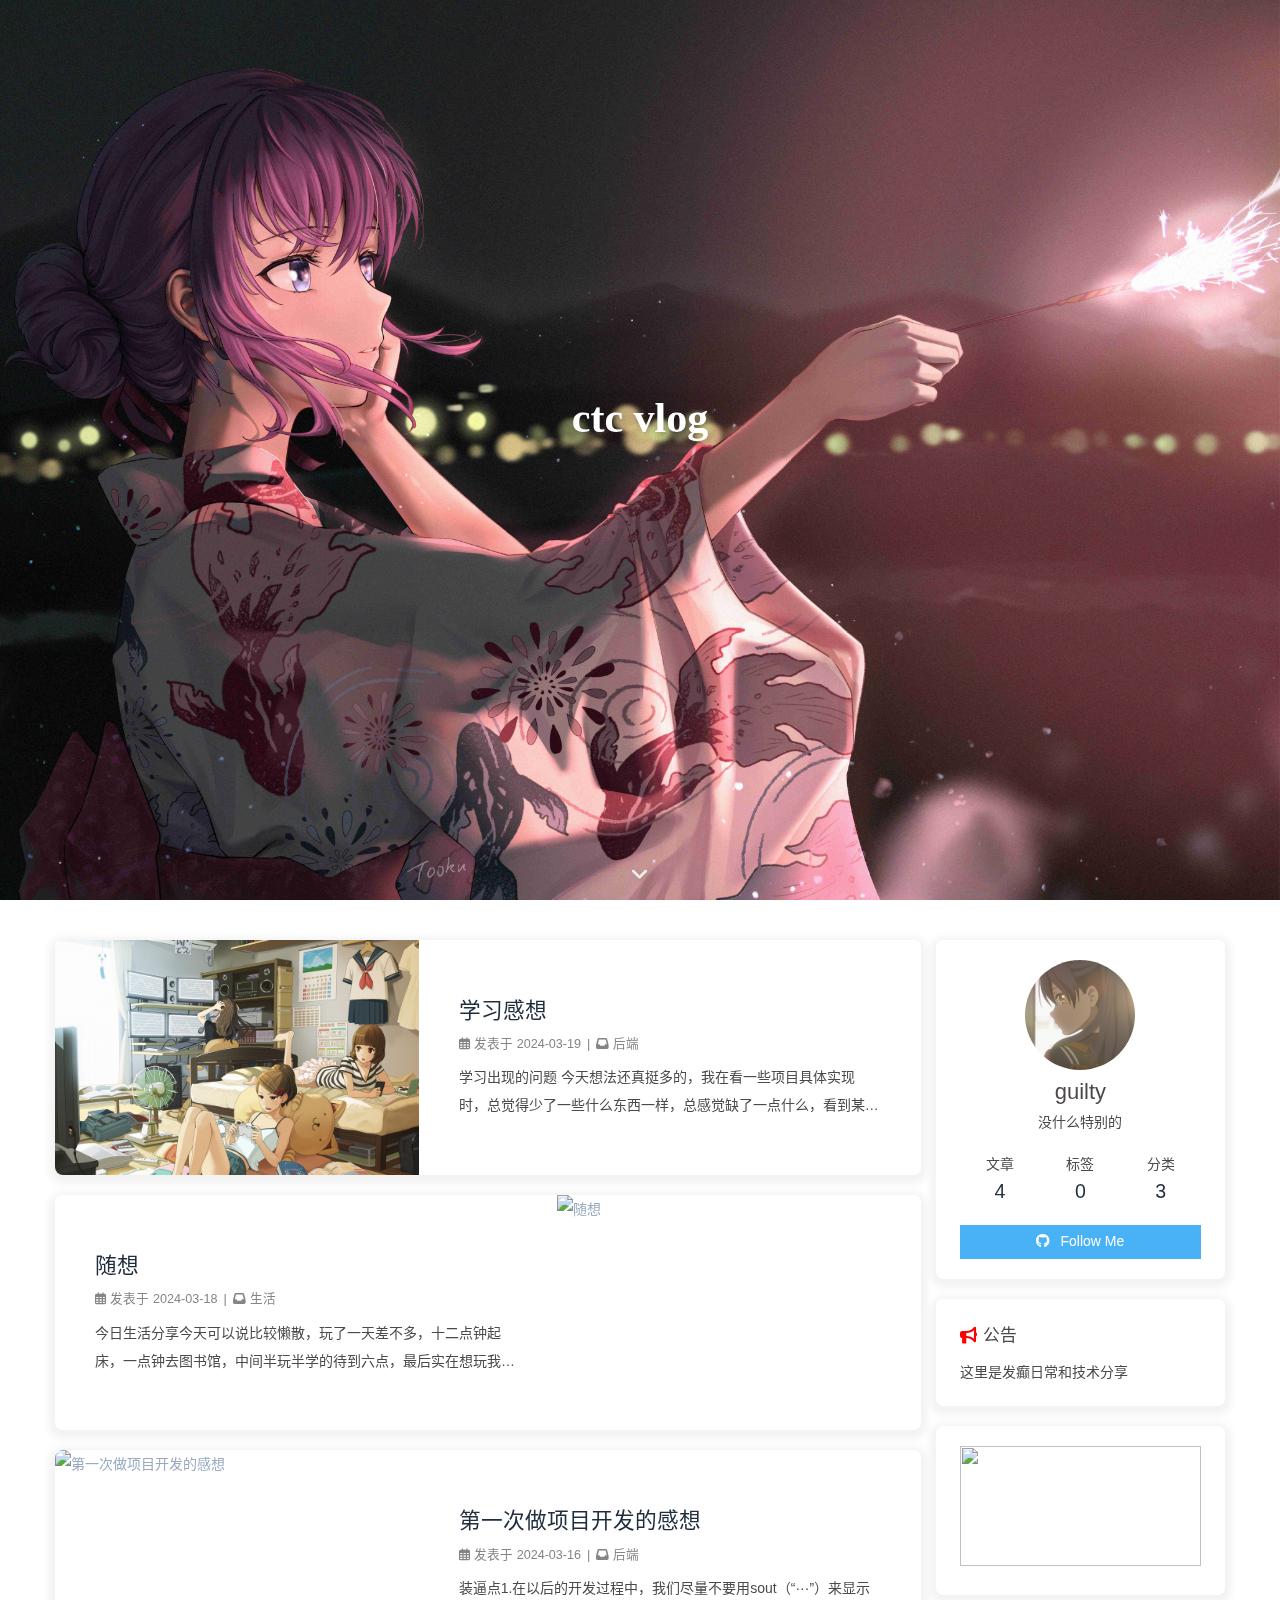
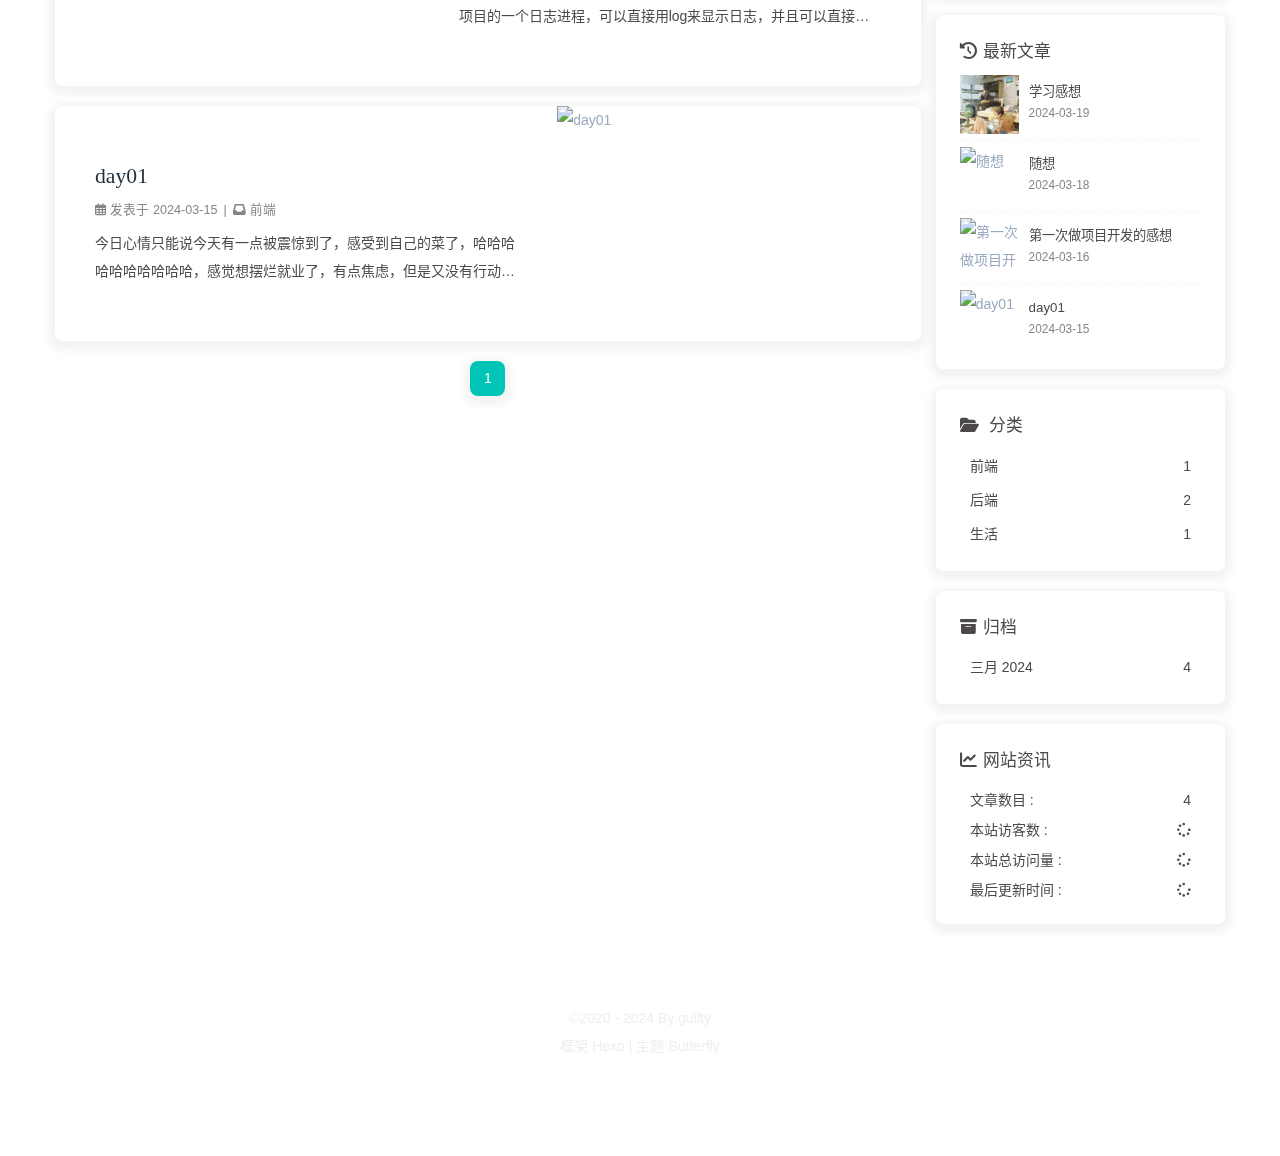
==== commit e98bf61f: "修改 Updated By Github Actions" ====
--- a/index.html
+++ b/index.html
@@ -53,7 +53,7 @@
   isHome: true,
   isHighlightShrink: false,
   isToc: false,
-  postUpdate: '2024-03-20 06:12:35'
+  postUpdate: '2024-03-20 08:21:49'
 }</script><script>(win=>{
       win.saveToLocal = {
         set: (key, value, ttl) => {
@@ -151,13 +151,14 @@
       }
       detectApple()
     })(window)</script><link rel="stylesheet" href="/css/custom.css" media="defer" onload="this.media='all'"><!-- hexo injector head_end start --><link rel="stylesheet" href="https://cdn.cbd.int/hexo-butterfly-clock-anzhiyu@1.1.6/lib/clock.min.css" /><link rel="stylesheet" href="https://npm.elemecdn.com/anzhiyu-blog@2.0.4/css/runtime/runtime.min.css" media="print" onload="this.media='all'"><link rel="stylesheet" href="https://cdn.cbd.int/hexo-butterfly-swiper-anzhiyu-pro/lib/swiper.min.css" media="print" onload="this.media='all'"><link rel="stylesheet" href="https://cdn.cbd.int/hexo-butterfly-swiper-anzhiyu-pro/lib/swiperstyle.css" media="print" onload="this.media='all'"><link rel="stylesheet" href="https://cdn.cbd.int/hexo-butterfly-swiper-anzhiyu-pro/lib/swiper.min.css" media="print" onload="this.media='all'"><link rel="stylesheet" href="https://cdn.cbd.int/hexo-butterfly-swiper-anzhiyu-pro/lib/swiperstyle.css" media="print" onload="this.media='all'"><link rel="stylesheet" href="https://cdn.cbd.int/hexo-butterfly-swiper-anzhiyu-pro/lib/categoryGroup.css" media="print" onload="this.media='all'"><link rel="stylesheet" href="https://cdn.cbd.int/hexo-butterfly-wowjs/lib/animate.min.css" media="print" onload="this.media='screen'"><!-- hexo injector head_end end --><meta name="generator" content="Hexo 7.1.1"><link rel="alternate" href="/atom.xml" title="ctc vlog" type="application/atom+xml">
-</head><body><div id="web_bg"></div><div id="sidebar"><div id="menu-mask"></div><div id="sidebar-menus"><div class="avatar-img is-center"><img src="/img/img02.png" onerror="onerror=null;src='/img/friend_404.gif'" alt="avatar"/></div><div class="sidebar-site-data site-data is-center"><a href="/archives/"><div class="headline">文章</div><div class="length-num">4</div></a><a href="/tags/"><div class="headline">标签</div><div class="length-num">0</div></a><a href="/categories/"><div class="headline">分类</div><div class="length-num">3</div></a></div><hr class="custom-hr"/><div class="menus_items"><div class="menus_item"><a class="site-page" href="/"><i class="fa-fw fas fa-home"></i><span> Home</span></a></div><div class="menus_item"><a class="site-page" href="/bangumis/index.html"><i class="fa-fw fas fa-home"></i><span> 追番</span></a></div><div class="menus_item"><a class="site-page" href="/comments/"><i class="fa-fw fas fa-envelope"></i><span> 留言板</span></a></div></div></div></div><div class="page" id="body-wrap"><header class="full_page" id="page-header"><nav id="nav"><span id="blog-info"><a href="/" title="ctc vlog"><span class="site-name">ctc vlog</span></a></span><div id="menus"><div id="search-button"><a class="site-page social-icon search" href="javascript:void(0);"><i class="fas fa-search fa-fw"></i><span> 搜索</span></a></div><div class="menus_items"><div class="menus_item"><a class="site-page" href="/"><i class="fa-fw fas fa-home"></i><span> Home</span></a></div><div class="menus_item"><a class="site-page" href="/bangumis/index.html"><i class="fa-fw fas fa-home"></i><span> 追番</span></a></div><div class="menus_item"><a class="site-page" href="/comments/"><i class="fa-fw fas fa-envelope"></i><span> 留言板</span></a></div></div><div id="toggle-menu"><a class="site-page" href="javascript:void(0);"><i class="fas fa-bars fa-fw"></i></a></div></div></nav><div id="site-info"><h1 id="site-title">ctc vlog</h1></div><div id="scroll-down"><i class="fas fa-angle-down scroll-down-effects"></i></div></header><main class="layout" id="content-inner"><div class="recent-posts" id="recent-posts"><div class="recent-post-item"><div class="post_cover left"><a href="/posts/1.html" title="第一次做项目开发的感想"><img class="post-bg" src="/img/img04.jpg" onerror="this.onerror=null;this.src='/img/404.jpg'" alt="第一次做项目开发的感想"></a></div><div class="recent-post-info"><a class="article-title" href="/posts/1.html" title="第一次做项目开发的感想">第一次做项目开发的感想</a><div class="article-meta-wrap"><span class="post-meta-date"><i class="far fa-calendar-alt"></i><span class="article-meta-label">发表于</span><time datetime="2024-03-20T06:12:19.267Z" title="发表于 2024-03-20 06:12:19">2024-03-20</time></span><span class="article-meta"><span class="article-meta-separator">|</span><i class="fas fa-inbox"></i><a class="article-meta__categories" href="/categories/%E5%90%8E%E7%AB%AF/">后端</a></span></div><div class="content">装逼点1.在以后的开发过程中，我们尽量不要用sout（“···”）来显示项目的一个日志进程，可以直接用log来显示日志，并且可以直接用注解@Slf4j
-知识点* 1.@RestController是一个组合注解，不仅包括controller还有response body，它能将对象转为josn格式* 2.Nginx 和 Tomcat 都可以作为 Web 服务器，但它们的作用略有不同。Nginx 是一个高性能的 Web 服务器和反向代理，只处理静态文件。Tomcat 是一个 Java Web 应用服务器，它的主要作用是提供 Java Web 应用程序的服务。Tomcat 支持 Servlet 和 JSP 技术，能够从前端接收 HTTP 请求，处理请求并生成响应，还可以与数据库等其他后端服务进行交互。也就是说，前端的静态资源放到Nginx服务器上，而与后台数据库交互的后端代码可以放在Tomcat服务器上，因为他支持Servlet和jsp技术，同理，也支持SpringBoot框架开发的代码。再简单来说，就是一个只能挂静态的，没有任何变化的东西，一个能与后端进行互动，能变化 * 3.当前端有数 ...</div></div></div><div class="recent-post-item"><div class="post_cover right"><a href="/posts/2.html" title="随想"><img class="post-bg" src="/img/img05.jpg" onerror="this.onerror=null;this.src='/img/404.jpg'" alt="随想"></a></div><div class="recent-post-info"><a class="article-title" href="/posts/2.html" title="随想">随想</a><div class="article-meta-wrap"><span class="post-meta-date"><i class="far fa-calendar-alt"></i><span class="article-meta-label">发表于</span><time datetime="2024-03-20T06:12:19.267Z" title="发表于 2024-03-20 06:12:19">2024-03-20</time></span><span class="article-meta"><span class="article-meta-separator">|</span><i class="fas fa-inbox"></i><a class="article-meta__categories" href="/categories/%E7%94%9F%E6%B4%BB/">生活</a></span></div><div class="content">今日生活分享今天可以说比较懒散，玩了一天差不多，十二点钟起床，一点钟去图书馆，中间半玩半学的待到六点，最后实在想玩我的世界，就回去了，但好在还是完成了最低学习要求，今天解除了一个比较好的东西就是阿里云的一个服务oss，以前想获得图片的路径，但又不想放到文件里面，影响网站的一个加载速度，现在有了这个oss，可以自动生成一个url，这样就解决了这个问题，以前还想通过图床的一个办法去解决，但又怕图床的网站会挂掉，现在正好解决了这一个问题，只能说无心插聊柳成荫。今天虽说没干啥吧，但我觉得挺惬意的，人生的意义可能就是认识到它本身没有意义，去感受，去经历才是生命的价值所在，好像也没有必要一定去追求有意义，做什么事你认为是快乐的好像它就是有意义的，今天比较晚了就不写了，不知不觉凌晨了，那就到这吧，今天几乎是满课，但我还不想睡，哈哈哈哈哈哈哈。还说要看信号与系统，笑了。看能不能早一点起来吧，争取看一下，否则我会愧疚的。加油吧，年轻人!当你低到尘埃时，必须挣脱起来，给自己安排一些事情做不是什么星辰大海的空洞目标，而是俗不可耐的「穿什么，吃什么，喝什么，学什么」穿上你最喜欢的衣服，看几部你喜欢的小说，给楼 ...</div></div></div><div class="recent-post-item"><div class="post_cover left"><a href="/posts/3.html" title="学习感想"><img class="post-bg" src="/img/img06.jpg" onerror="this.onerror=null;this.src='/img/404.jpg'" alt="学习感想"></a></div><div class="recent-post-info"><a class="article-title" href="/posts/3.html" title="学习感想">学习感想</a><div class="article-meta-wrap"><span class="post-meta-date"><i class="far fa-calendar-alt"></i><span class="article-meta-label">发表于</span><time datetime="2024-03-20T06:12:19.267Z" title="发表于 2024-03-20 06:12:19">2024-03-20</time></span><span class="article-meta"><span class="article-meta-separator">|</span><i class="fas fa-inbox"></i><a class="article-meta__categories" href="/categories/%E5%90%8E%E7%AB%AF/">后端</a></span></div><div class="content">学习出现的问题
+</head><body><div id="web_bg"></div><div id="sidebar"><div id="menu-mask"></div><div id="sidebar-menus"><div class="avatar-img is-center"><img src="/img/img02.png" onerror="onerror=null;src='/img/friend_404.gif'" alt="avatar"/></div><div class="sidebar-site-data site-data is-center"><a href="/archives/"><div class="headline">文章</div><div class="length-num">4</div></a><a href="/tags/"><div class="headline">标签</div><div class="length-num">0</div></a><a href="/categories/"><div class="headline">分类</div><div class="length-num">3</div></a></div><hr class="custom-hr"/><div class="menus_items"><div class="menus_item"><a class="site-page" href="/"><i class="fa-fw fas fa-home"></i><span> Home</span></a></div><div class="menus_item"><a class="site-page" href="/bangumis/index.html"><i class="fa-fw fas fa-home"></i><span> 追番</span></a></div><div class="menus_item"><a class="site-page" href="/comments/"><i class="fa-fw fas fa-envelope"></i><span> 留言板</span></a></div></div></div></div><div class="page" id="body-wrap"><header class="full_page" id="page-header"><nav id="nav"><span id="blog-info"><a href="/" title="ctc vlog"><span class="site-name">ctc vlog</span></a></span><div id="menus"><div id="search-button"><a class="site-page social-icon search" href="javascript:void(0);"><i class="fas fa-search fa-fw"></i><span> 搜索</span></a></div><div class="menus_items"><div class="menus_item"><a class="site-page" href="/"><i class="fa-fw fas fa-home"></i><span> Home</span></a></div><div class="menus_item"><a class="site-page" href="/bangumis/index.html"><i class="fa-fw fas fa-home"></i><span> 追番</span></a></div><div class="menus_item"><a class="site-page" href="/comments/"><i class="fa-fw fas fa-envelope"></i><span> 留言板</span></a></div></div><div id="toggle-menu"><a class="site-page" href="javascript:void(0);"><i class="fas fa-bars fa-fw"></i></a></div></div></nav><div id="site-info"><h1 id="site-title">ctc vlog</h1></div><div id="scroll-down"><i class="fas fa-angle-down scroll-down-effects"></i></div></header><main class="layout" id="content-inner"><div class="recent-posts" id="recent-posts"><div class="recent-post-item"><div class="post_cover left"><a href="/posts/3.html" title="学习感想"><img class="post-bg" src="/img/img06.jpg" onerror="this.onerror=null;this.src='/img/404.jpg'" alt="学习感想"></a></div><div class="recent-post-info"><a class="article-title" href="/posts/3.html" title="学习感想">学习感想</a><div class="article-meta-wrap"><span class="post-meta-date"><i class="far fa-calendar-alt"></i><span class="article-meta-label">发表于</span><time datetime="2024-03-19T00:00:00.000Z" title="发表于 2024-03-19 00:00:00">2024-03-19</time></span><span class="article-meta"><span class="article-meta-separator">|</span><i class="fas fa-inbox"></i><a class="article-meta__categories" href="/categories/%E5%90%8E%E7%AB%AF/">后端</a></span></div><div class="content">学习出现的问题
 今天想法还真挺多的，我在看一些项目具体实现时，总觉得少了一些什么东西一样，总感觉缺了一点什么，看到某一个关键词时，突然联想到之前学的一些东西，就特别想弄清楚当时是咋学的，然后又往前翻，虽然说这是一种很好的复习，但是总感觉不太对劲，这样下来进度会推得很慢。
 然后跟俊哥聊了一下自己的一些困惑，发现其实这也不算什么问题，因为确确实实记不得这么多东西，你只需要记住这个流程就行，不用记得代码的具体实现，只要记得它是怎么用的，就比如我最近又重新学了一下令牌和过滤器，拦截器，那里东西真的多得要命，但是只要理清楚下面这张图片就好像也不是很难，管它怎么实现的。
 
 
-</div></div></div><div class="recent-post-item"><div class="post_cover right"><a href="/posts/0.html" title="day01"><img class="post-bg" src="/img/img03.png" onerror="this.onerror=null;this.src='/img/404.jpg'" alt="day01"></a></div><div class="recent-post-info"><a class="article-title" href="/posts/0.html" title="day01">day01</a><div class="article-meta-wrap"><span class="post-meta-date"><i class="far fa-calendar-alt"></i><span class="article-meta-label">发表于</span><time datetime="2024-03-20T06:12:19.267Z" title="发表于 2024-03-20 06:12:19">2024-03-20</time></span><span class="article-meta"><span class="article-meta-separator">|</span><i class="fas fa-inbox"></i><a class="article-meta__categories" href="/categories/%E5%89%8D%E7%AB%AF/">前端</a></span></div><div class="content">今日心情只能说今天有一点被震惊到了，感受到自己的菜了，哈哈哈哈哈哈哈哈哈哈，感觉想摆烂就业了，有点焦虑，但是又没有行动，算了，今天直接摆烂吧
+还有一些话没讲完······
+</div></div></div><div class="recent-post-item"><div class="post_cover right"><a href="/posts/2.html" title="随想"><img class="post-bg" src="/img/img05.jpg" onerror="this.onerror=null;this.src='/img/404.jpg'" alt="随想"></a></div><div class="recent-post-info"><a class="article-title" href="/posts/2.html" title="随想">随想</a><div class="article-meta-wrap"><span class="post-meta-date"><i class="far fa-calendar-alt"></i><span class="article-meta-label">发表于</span><time datetime="2024-03-18T00:00:00.000Z" title="发表于 2024-03-18 00:00:00">2024-03-18</time></span><span class="article-meta"><span class="article-meta-separator">|</span><i class="fas fa-inbox"></i><a class="article-meta__categories" href="/categories/%E7%94%9F%E6%B4%BB/">生活</a></span></div><div class="content">今日生活分享今天可以说比较懒散，玩了一天差不多，十二点钟起床，一点钟去图书馆，中间半玩半学的待到六点，最后实在想玩我的世界，就回去了，但好在还是完成了最低学习要求，今天解除了一个比较好的东西就是阿里云的一个服务oss，以前想获得图片的路径，但又不想放到文件里面，影响网站的一个加载速度，现在有了这个oss，可以自动生成一个url，这样就解决了这个问题，以前还想通过图床的一个办法去解决，但又怕图床的网站会挂掉，现在正好解决了这一个问题，只能说无心插聊柳成荫。今天虽说没干啥吧，但我觉得挺惬意的，人生的意义可能就是认识到它本身没有意义，去感受，去经历才是生命的价值所在，好像也没有必要一定去追求有意义，做什么事你认为是快乐的好像它就是有意义的，今天比较晚了就不写了，不知不觉凌晨了，那就到这吧，今天几乎是满课，但我还不想睡，哈哈哈哈哈哈哈。还说要看信号与系统，笑了。看能不能早一点起来吧，争取看一下，否则我会愧疚的。加油吧，年轻人!当你低到尘埃时，必须挣脱起来，给自己安排一些事情做不是什么星辰大海的空洞目标，而是俗不可耐的「穿什么，吃什么，喝什么，学什么」穿上你最喜欢的衣服，看几部你喜欢的小说，给楼 ...</div></div></div><div class="recent-post-item"><div class="post_cover left"><a href="/posts/1.html" title="第一次做项目开发的感想"><img class="post-bg" src="/img/img04.jpg" onerror="this.onerror=null;this.src='/img/404.jpg'" alt="第一次做项目开发的感想"></a></div><div class="recent-post-info"><a class="article-title" href="/posts/1.html" title="第一次做项目开发的感想">第一次做项目开发的感想</a><div class="article-meta-wrap"><span class="post-meta-date"><i class="far fa-calendar-alt"></i><span class="article-meta-label">发表于</span><time datetime="2024-03-16T00:00:00.000Z" title="发表于 2024-03-16 00:00:00">2024-03-16</time></span><span class="article-meta"><span class="article-meta-separator">|</span><i class="fas fa-inbox"></i><a class="article-meta__categories" href="/categories/%E5%90%8E%E7%AB%AF/">后端</a></span></div><div class="content">装逼点1.在以后的开发过程中，我们尽量不要用sout（“···”）来显示项目的一个日志进程，可以直接用log来显示日志，并且可以直接用注解@Slf4j
+知识点* 1.@RestController是一个组合注解，不仅包括controller还有response body，它能将对象转为josn格式* 2.Nginx 和 Tomcat 都可以作为 Web 服务器，但它们的作用略有不同。Nginx 是一个高性能的 Web 服务器和反向代理，只处理静态文件。Tomcat 是一个 Java Web 应用服务器，它的主要作用是提供 Java Web 应用程序的服务。Tomcat 支持 Servlet 和 JSP 技术，能够从前端接收 HTTP 请求，处理请求并生成响应，还可以与数据库等其他后端服务进行交互。也就是说，前端的静态资源放到Nginx服务器上，而与后台数据库交互的后端代码可以放在Tomcat服务器上，因为他支持Servlet和jsp技术，同理，也支持SpringBoot框架开发的代码。再简单来说，就是一个只能挂静态的，没有任何变化的东西，一个能与后端进行互动，能变化 * 3.当前端有数 ...</div></div></div><div class="recent-post-item"><div class="post_cover right"><a href="/posts/0.html" title="day01"><img class="post-bg" src="/img/img03.png" onerror="this.onerror=null;this.src='/img/404.jpg'" alt="day01"></a></div><div class="recent-post-info"><a class="article-title" href="/posts/0.html" title="day01">day01</a><div class="article-meta-wrap"><span class="post-meta-date"><i class="far fa-calendar-alt"></i><span class="article-meta-label">发表于</span><time datetime="2024-03-15T00:00:00.000Z" title="发表于 2024-03-15 00:00:00">2024-03-15</time></span><span class="article-meta"><span class="article-meta-separator">|</span><i class="fas fa-inbox"></i><a class="article-meta__categories" href="/categories/%E5%89%8D%E7%AB%AF/">前端</a></span></div><div class="content">今日心情只能说今天有一点被震惊到了，感受到自己的菜了，哈哈哈哈哈哈哈哈哈哈，感觉想摆烂就业了，有点焦虑，但是又没有行动，算了，今天直接摆烂吧
 技术分享今天接触了hexo和GitHub搭建个人博客，我感觉一定要记得你新建一个github项目，一定名字要与你的github名字一样，否则不能访问。接下来说一下简要流程。
 1.github账号的注册注册懂得都懂，但是可能登不进去github网站，这个时候不要慌张，你也可以直接用steam++（steam加速器）加速github。
 2.nodejs这个下载的话自己去看网上的配置即可，可能会碰到一点麻烦，所以建议版本不要太高，因为比较成熟的一些经典框架用的都是低版本
@@ -165,14 +166,14 @@
 4.hexo下载这是一个我觉得比较好看且好用的一个主题，比较有逼格，跟着帮助文档去下就行了。
 5.部署到github只能说没钱的孩子是这样的，只能白嫖，关键就是要生成SSH，来连接你的git远程仓库，从而实现远程的一个上传同步
 6.修改配置文件如题搜索如何修改deploy的repository即可
-7.上传启动计 ...</div></div></div><nav id="pagination"><div class="pagination"><span class="page-number current">1</span></div></nav></div><div class="aside-content" id="aside-content"><div class="card-widget card-info"><div class="is-center"><div class="avatar-img"><img src="/img/img02.png" onerror="this.onerror=null;this.src='/img/friend_404.gif'" alt="avatar"/></div><div class="author-info__name">guilty</div><div class="author-info__description">没什么特别的</div></div><div class="card-info-data site-data is-center"><a href="/archives/"><div class="headline">文章</div><div class="length-num">4</div></a><a href="/tags/"><div class="headline">标签</div><div class="length-num">0</div></a><a href="/categories/"><div class="headline">分类</div><div class="length-num">3</div></a></div><a id="card-info-btn" target="_blank" rel="noopener" href="https://github.com/xxxxxx"><i class="fab fa-github"></i><span>Follow Me</span></a></div><div class="card-widget card-announcement"><div class="item-headline"><i class="fas fa-bullhorn fa-shake"></i><span>公告</span></div><div class="announcement_content">这里是发癫日常和技术分享</div></div><div class="sticky_layout"><div class="card-widget card-recent-post"><div class="item-headline"><i class="fas fa-history"></i><span>最新文章</span></div><div class="aside-list"><div class="aside-list-item"><a class="thumbnail" href="/posts/1.html" title="第一次做项目开发的感想"><img src="/img/img04.jpg" onerror="this.onerror=null;this.src='/img/404.jpg'" alt="第一次做项目开发的感想"/></a><div class="content"><a class="title" href="/posts/1.html" title="第一次做项目开发的感想">第一次做项目开发的感想</a><time datetime="2024-03-20T06:12:19.267Z" title="发表于 2024-03-20 06:12:19">2024-03-20</time></div></div><div class="aside-list-item"><a class="thumbnail" href="/posts/2.html" title="随想"><img src="/img/img05.jpg" onerror="this.onerror=null;this.src='/img/404.jpg'" alt="随想"/></a><div class="content"><a class="title" href="/posts/2.html" title="随想">随想</a><time datetime="2024-03-20T06:12:19.267Z" title="发表于 2024-03-20 06:12:19">2024-03-20</time></div></div><div class="aside-list-item"><a class="thumbnail" href="/posts/3.html" title="学习感想"><img src="/img/img06.jpg" onerror="this.onerror=null;this.src='/img/404.jpg'" alt="学习感想"/></a><div class="content"><a class="title" href="/posts/3.html" title="学习感想">学习感想</a><time datetime="2024-03-20T06:12:19.267Z" title="发表于 2024-03-20 06:12:19">2024-03-20</time></div></div><div class="aside-list-item"><a class="thumbnail" href="/posts/0.html" title="day01"><img src="/img/img03.png" onerror="this.onerror=null;this.src='/img/404.jpg'" alt="day01"/></a><div class="content"><a class="title" href="/posts/0.html" title="day01">day01</a><time datetime="2024-03-20T06:12:19.267Z" title="发表于 2024-03-20 06:12:19">2024-03-20</time></div></div></div></div><div class="card-widget card-categories"><div class="item-headline">
+7.上传启动计 ...</div></div></div><nav id="pagination"><div class="pagination"><span class="page-number current">1</span></div></nav></div><div class="aside-content" id="aside-content"><div class="card-widget card-info"><div class="is-center"><div class="avatar-img"><img src="/img/img02.png" onerror="this.onerror=null;this.src='/img/friend_404.gif'" alt="avatar"/></div><div class="author-info__name">guilty</div><div class="author-info__description">没什么特别的</div></div><div class="card-info-data site-data is-center"><a href="/archives/"><div class="headline">文章</div><div class="length-num">4</div></a><a href="/tags/"><div class="headline">标签</div><div class="length-num">0</div></a><a href="/categories/"><div class="headline">分类</div><div class="length-num">3</div></a></div><a id="card-info-btn" target="_blank" rel="noopener" href="https://github.com/xxxxxx"><i class="fab fa-github"></i><span>Follow Me</span></a></div><div class="card-widget card-announcement"><div class="item-headline"><i class="fas fa-bullhorn fa-shake"></i><span>公告</span></div><div class="announcement_content">这里是发癫日常和技术分享</div></div><div class="sticky_layout"><div class="card-widget card-recent-post"><div class="item-headline"><i class="fas fa-history"></i><span>最新文章</span></div><div class="aside-list"><div class="aside-list-item"><a class="thumbnail" href="/posts/3.html" title="学习感想"><img src="/img/img06.jpg" onerror="this.onerror=null;this.src='/img/404.jpg'" alt="学习感想"/></a><div class="content"><a class="title" href="/posts/3.html" title="学习感想">学习感想</a><time datetime="2024-03-19T00:00:00.000Z" title="发表于 2024-03-19 00:00:00">2024-03-19</time></div></div><div class="aside-list-item"><a class="thumbnail" href="/posts/2.html" title="随想"><img src="/img/img05.jpg" onerror="this.onerror=null;this.src='/img/404.jpg'" alt="随想"/></a><div class="content"><a class="title" href="/posts/2.html" title="随想">随想</a><time datetime="2024-03-18T00:00:00.000Z" title="发表于 2024-03-18 00:00:00">2024-03-18</time></div></div><div class="aside-list-item"><a class="thumbnail" href="/posts/1.html" title="第一次做项目开发的感想"><img src="/img/img04.jpg" onerror="this.onerror=null;this.src='/img/404.jpg'" alt="第一次做项目开发的感想"/></a><div class="content"><a class="title" href="/posts/1.html" title="第一次做项目开发的感想">第一次做项目开发的感想</a><time datetime="2024-03-16T00:00:00.000Z" title="发表于 2024-03-16 00:00:00">2024-03-16</time></div></div><div class="aside-list-item"><a class="thumbnail" href="/posts/0.html" title="day01"><img src="/img/img03.png" onerror="this.onerror=null;this.src='/img/404.jpg'" alt="day01"/></a><div class="content"><a class="title" href="/posts/0.html" title="day01">day01</a><time datetime="2024-03-15T00:00:00.000Z" title="发表于 2024-03-15 00:00:00">2024-03-15</time></div></div></div></div><div class="card-widget card-categories"><div class="item-headline">
             <i class="fas fa-folder-open"></i>
             <span>分类</span>
             
             </div>
             <ul class="card-category-list" id="aside-cat-list">
             <li class="card-category-list-item "><a class="card-category-list-link" href="/categories/%E5%89%8D%E7%AB%AF/"><span class="card-category-list-name">前端</span><span class="card-category-list-count">1</span></a></li><li class="card-category-list-item "><a class="card-category-list-link" href="/categories/%E5%90%8E%E7%AB%AF/"><span class="card-category-list-name">后端</span><span class="card-category-list-count">2</span></a></li><li class="card-category-list-item "><a class="card-category-list-link" href="/categories/%E7%94%9F%E6%B4%BB/"><span class="card-category-list-name">生活</span><span class="card-category-list-count">1</span></a></li>
-            </ul></div><div class="card-widget card-archives"><div class="item-headline"><i class="fas fa-archive"></i><span>归档</span></div><ul class="card-archive-list"><li class="card-archive-list-item"><a class="card-archive-list-link" href="/archives/2024/03/"><span class="card-archive-list-date">三月 2024</span><span class="card-archive-list-count">4</span></a></li></ul></div><div class="card-widget card-webinfo"><div class="item-headline"><i class="fas fa-chart-line"></i><span>网站资讯</span></div><div class="webinfo"><div class="webinfo-item"><div class="item-name">文章数目 :</div><div class="item-count">4</div></div><div class="webinfo-item"><div class="item-name">本站访客数 :</div><div class="item-count" id="busuanzi_value_site_uv"><i class="fa-solid fa-spinner fa-spin"></i></div></div><div class="webinfo-item"><div class="item-name">本站总访问量 :</div><div class="item-count" id="busuanzi_value_site_pv"><i class="fa-solid fa-spinner fa-spin"></i></div></div><div class="webinfo-item"><div class="item-name">最后更新时间 :</div><div class="item-count" id="last-push-date" data-lastPushDate="2024-03-20T06:12:35.911Z"><i class="fa-solid fa-spinner fa-spin"></i></div></div></div></div></div></div></main><footer id="footer"><div id="footer-wrap"><div class="copyright">&copy;2020 - 2024 By guilty</div><div class="framework-info"><span>框架 </span><a target="_blank" rel="noopener" href="https://hexo.io">Hexo</a><span class="footer-separator">|</span><span>主题 </span><a target="_blank" rel="noopener" href="https://github.com/jerryc127/hexo-theme-butterfly">Butterfly</a></div></div></footer></div><div id="rightside"><div id="rightside-config-hide"><button id="darkmode" type="button" title="浅色和深色模式转换"><i class="fas fa-adjust"></i></button><button id="hide-aside-btn" type="button" title="单栏和双栏切换"><i class="fas fa-arrows-alt-h"></i></button></div><div id="rightside-config-show"><button id="rightside-config" type="button" title="设置"><i class="fas fa-cog fa-spin"></i></button><button id="go-up" type="button" title="回到顶部"><span class="scroll-percent"></span><i class="fas fa-arrow-up"></i></button></div></div><div><script src="/js/utils.js?v=4.13.0"></script><script src="/js/main.js?v=4.13.0"></script><script src="https://cdn.jsdelivr.net/npm/@fancyapps/ui@5.0.33/dist/fancybox/fancybox.umd.min.js"></script><script>function panguFn () {
+            </ul></div><div class="card-widget card-archives"><div class="item-headline"><i class="fas fa-archive"></i><span>归档</span></div><ul class="card-archive-list"><li class="card-archive-list-item"><a class="card-archive-list-link" href="/archives/2024/03/"><span class="card-archive-list-date">三月 2024</span><span class="card-archive-list-count">4</span></a></li></ul></div><div class="card-widget card-webinfo"><div class="item-headline"><i class="fas fa-chart-line"></i><span>网站资讯</span></div><div class="webinfo"><div class="webinfo-item"><div class="item-name">文章数目 :</div><div class="item-count">4</div></div><div class="webinfo-item"><div class="item-name">本站访客数 :</div><div class="item-count" id="busuanzi_value_site_uv"><i class="fa-solid fa-spinner fa-spin"></i></div></div><div class="webinfo-item"><div class="item-name">本站总访问量 :</div><div class="item-count" id="busuanzi_value_site_pv"><i class="fa-solid fa-spinner fa-spin"></i></div></div><div class="webinfo-item"><div class="item-name">最后更新时间 :</div><div class="item-count" id="last-push-date" data-lastPushDate="2024-03-20T08:21:49.289Z"><i class="fa-solid fa-spinner fa-spin"></i></div></div></div></div></div></div></main><footer id="footer"><div id="footer-wrap"><div class="copyright">&copy;2020 - 2024 By guilty</div><div class="framework-info"><span>框架 </span><a target="_blank" rel="noopener" href="https://hexo.io">Hexo</a><span class="footer-separator">|</span><span>主题 </span><a target="_blank" rel="noopener" href="https://github.com/jerryc127/hexo-theme-butterfly">Butterfly</a></div></div></footer></div><div id="rightside"><div id="rightside-config-hide"><button id="darkmode" type="button" title="浅色和深色模式转换"><i class="fas fa-adjust"></i></button><button id="hide-aside-btn" type="button" title="单栏和双栏切换"><i class="fas fa-arrows-alt-h"></i></button></div><div id="rightside-config-show"><button id="rightside-config" type="button" title="设置"><i class="fas fa-cog fa-spin"></i></button><button id="go-up" type="button" title="回到顶部"><span class="scroll-percent"></span><i class="fas fa-arrow-up"></i></button></div></div><div><script src="/js/utils.js?v=4.13.0"></script><script src="/js/main.js?v=4.13.0"></script><script src="https://cdn.jsdelivr.net/npm/@fancyapps/ui@5.0.33/dist/fancybox/fancybox.umd.min.js"></script><script>function panguFn () {
   if (typeof pangu === 'object') pangu.autoSpacingPage()
   else {
     getScript('https://cdn.jsdelivr.net/npm/pangu@4.0.7/dist/browser/pangu.min.js')
@@ -314,7 +315,7 @@
   </script><script async src="/js/runtime/runtime.min.js"></script><script data-pjax>
   function butterfly_swiper_injector_config(){
     var parent_div_git = document.getElementById('recent-posts');
-    var item_html = '<div class="recent-post-item swiper_container_card" style="height: auto;width: 100%"><div id="random"><div id="random-banner"><canvas id="peoplecanvas"></canvas></div><a id="random-hover" style="width:100%;height:auto;" href="javascript:toRandomPost()" rel="external nofollow noreferrer" one-link-mark="yes"><i class="fa fa-paper-plane" style="margin-left:10px"></i><div style="margin-left:10px">随便逛逛<i class="fa-solid fa-arrow-right" style="margin-left:10px"></i></div></a></div><div class="blog-slider swiper-container-fade swiper-container-horizontal" id="swiper_container"><div class="blog-slider__wrp swiper-wrapper" style="transition-duration: 0ms;"><div class="blog-slider__item swiper-slide" style="width: 750px; opacity: 1; transform: translate3d(0px, 0px, 0px); transition-duration: 0ms;"><a class="blog-slider__img" onclick="pjax.loadUrl(&quot;posts/3.html&quot;);" href="javascript:void(0);" alt=""><img width="48" height="48" src="/img/img06.jpg" alt="" onerror="this.src=https://cdn.cbd.int/akilar-candyassets/image/loading.gif; this.onerror = null;"/></a><div class="blog-slider__content"><span class="blog-slider__code">2024-03-20</span><a class="blog-slider__title" onclick="pjax.loadUrl(&quot;posts/3.html&quot;);" href="javascript:void(0);" alt="">学习感想</a><div class="blog-slider__text">一个学习阶段下的想法</div><a class="blog-slider__button" onclick="pjax.loadUrl(&quot;posts/3.html&quot;);" href="javascript:void(0);" alt="">详情       </a></div></div><div class="blog-slider__item swiper-slide" style="width: 750px; opacity: 1; transform: translate3d(0px, 0px, 0px); transition-duration: 0ms;"><a class="blog-slider__img" onclick="pjax.loadUrl(&quot;posts/2.html&quot;);" href="javascript:void(0);" alt=""><img width="48" height="48" src="/img/img05.jpg" alt="" onerror="this.src=https://cdn.cbd.int/akilar-candyassets/image/loading.gif; this.onerror = null;"/></a><div class="blog-slider__content"><span class="blog-slider__code">2024-03-20</span><a class="blog-slider__title" onclick="pjax.loadUrl(&quot;posts/2.html&quot;);" href="javascript:void(0);" alt="">随想</a><div class="blog-slider__text">日记</div><a class="blog-slider__button" onclick="pjax.loadUrl(&quot;posts/2.html&quot;);" href="javascript:void(0);" alt="">详情       </a></div></div><div class="blog-slider__item swiper-slide" style="width: 750px; opacity: 1; transform: translate3d(0px, 0px, 0px); transition-duration: 0ms;"><a class="blog-slider__img" onclick="pjax.loadUrl(&quot;posts/1.html&quot;);" href="javascript:void(0);" alt=""><img width="48" height="48" src="/img/img04.jpg" alt="" onerror="this.src=https://cdn.cbd.int/akilar-candyassets/image/loading.gif; this.onerror = null;"/></a><div class="blog-slider__content"><span class="blog-slider__code">2024-03-20</span><a class="blog-slider__title" onclick="pjax.loadUrl(&quot;posts/1.html&quot;);" href="javascript:void(0);" alt="">第一次做项目开发的感想</a><div class="blog-slider__text">再怎么看我也不知道怎么描述它的啦！</div><a class="blog-slider__button" onclick="pjax.loadUrl(&quot;posts/1.html&quot;);" href="javascript:void(0);" alt="">详情       </a></div></div><div class="blog-slider__item swiper-slide" style="width: 750px; opacity: 1; transform: translate3d(0px, 0px, 0px); transition-duration: 0ms;"><a class="blog-slider__img" onclick="pjax.loadUrl(&quot;posts/0.html&quot;);" href="javascript:void(0);" alt=""><img width="48" height="48" src="/img/img03.png" alt="" onerror="this.src=https://cdn.cbd.int/akilar-candyassets/image/loading.gif; this.onerror = null;"/></a><div class="blog-slider__content"><span class="blog-slider__code">2024-03-20</span><a class="blog-slider__title" onclick="pjax.loadUrl(&quot;posts/0.html&quot;);" href="javascript:void(0);" alt="">day01</a><div class="blog-slider__text">分享一下</div><a class="blog-slider__button" onclick="pjax.loadUrl(&quot;posts/0.html&quot;);" href="javascript:void(0);" alt="">详情       </a></div></div></div><div class="blog-slider__pagination swiper-pagination-clickable swiper-pagination-bullets"></div></div></div>';
+    var item_html = '<div class="recent-post-item swiper_container_card" style="height: auto;width: 100%"><div id="random"><div id="random-banner"><canvas id="peoplecanvas"></canvas></div><a id="random-hover" style="width:100%;height:auto;" href="javascript:toRandomPost()" rel="external nofollow noreferrer" one-link-mark="yes"><i class="fa fa-paper-plane" style="margin-left:10px"></i><div style="margin-left:10px">随便逛逛<i class="fa-solid fa-arrow-right" style="margin-left:10px"></i></div></a></div><div class="blog-slider swiper-container-fade swiper-container-horizontal" id="swiper_container"><div class="blog-slider__wrp swiper-wrapper" style="transition-duration: 0ms;"><div class="blog-slider__item swiper-slide" style="width: 750px; opacity: 1; transform: translate3d(0px, 0px, 0px); transition-duration: 0ms;"><a class="blog-slider__img" onclick="pjax.loadUrl(&quot;posts/3.html&quot;);" href="javascript:void(0);" alt=""><img width="48" height="48" src="/img/img06.jpg" alt="" onerror="this.src=https://cdn.cbd.int/akilar-candyassets/image/loading.gif; this.onerror = null;"/></a><div class="blog-slider__content"><span class="blog-slider__code">2024-03-19</span><a class="blog-slider__title" onclick="pjax.loadUrl(&quot;posts/3.html&quot;);" href="javascript:void(0);" alt="">学习感想</a><div class="blog-slider__text">一个学习阶段下的想法</div><a class="blog-slider__button" onclick="pjax.loadUrl(&quot;posts/3.html&quot;);" href="javascript:void(0);" alt="">详情       </a></div></div><div class="blog-slider__item swiper-slide" style="width: 750px; opacity: 1; transform: translate3d(0px, 0px, 0px); transition-duration: 0ms;"><a class="blog-slider__img" onclick="pjax.loadUrl(&quot;posts/2.html&quot;);" href="javascript:void(0);" alt=""><img width="48" height="48" src="/img/img05.jpg" alt="" onerror="this.src=https://cdn.cbd.int/akilar-candyassets/image/loading.gif; this.onerror = null;"/></a><div class="blog-slider__content"><span class="blog-slider__code">2024-03-18</span><a class="blog-slider__title" onclick="pjax.loadUrl(&quot;posts/2.html&quot;);" href="javascript:void(0);" alt="">随想</a><div class="blog-slider__text">日记</div><a class="blog-slider__button" onclick="pjax.loadUrl(&quot;posts/2.html&quot;);" href="javascript:void(0);" alt="">详情       </a></div></div><div class="blog-slider__item swiper-slide" style="width: 750px; opacity: 1; transform: translate3d(0px, 0px, 0px); transition-duration: 0ms;"><a class="blog-slider__img" onclick="pjax.loadUrl(&quot;posts/1.html&quot;);" href="javascript:void(0);" alt=""><img width="48" height="48" src="/img/img04.jpg" alt="" onerror="this.src=https://cdn.cbd.int/akilar-candyassets/image/loading.gif; this.onerror = null;"/></a><div class="blog-slider__content"><span class="blog-slider__code">2024-03-16</span><a class="blog-slider__title" onclick="pjax.loadUrl(&quot;posts/1.html&quot;);" href="javascript:void(0);" alt="">第一次做项目开发的感想</a><div class="blog-slider__text">再怎么看我也不知道怎么描述它的啦！</div><a class="blog-slider__button" onclick="pjax.loadUrl(&quot;posts/1.html&quot;);" href="javascript:void(0);" alt="">详情       </a></div></div><div class="blog-slider__item swiper-slide" style="width: 750px; opacity: 1; transform: translate3d(0px, 0px, 0px); transition-duration: 0ms;"><a class="blog-slider__img" onclick="pjax.loadUrl(&quot;posts/0.html&quot;);" href="javascript:void(0);" alt=""><img width="48" height="48" src="/img/img03.png" alt="" onerror="this.src=https://cdn.cbd.int/akilar-candyassets/image/loading.gif; this.onerror = null;"/></a><div class="blog-slider__content"><span class="blog-slider__code">2024-03-15</span><a class="blog-slider__title" onclick="pjax.loadUrl(&quot;posts/0.html&quot;);" href="javascript:void(0);" alt="">day01</a><div class="blog-slider__text">分享一下</div><a class="blog-slider__button" onclick="pjax.loadUrl(&quot;posts/0.html&quot;);" href="javascript:void(0);" alt="">详情       </a></div></div></div><div class="blog-slider__pagination swiper-pagination-clickable swiper-pagination-bullets"></div></div></div>';
     console.log('已挂载butterfly_swiper')
     parent_div_git.insertAdjacentHTML("afterbegin",item_html)
     }
@@ -338,7 +339,7 @@
   </script><script defer src="https://npm.elemecdn.com/anzhiyu-blog@1.1.6/js/swiper.min.js"></script><script defer data-pjax src="https://cdn.cbd.int/hexo-butterfly-swiper-anzhiyu-pro/lib/swiper_init.js"></script><script data-pjax src="https://lf26-cdn-tos.bytecdntp.com/cdn/expire-1-M/gsap/3.9.1/gsap.min.js"></script><script defer src="https://npm.elemecdn.com/hexo-butterfly-swiper-anzhiyu-pro/lib/people.min.js"></script><script async src="/anzhiyu/random.js"></script><script data-pjax>
   function butterfly_swiper_injector_config(){
     var parent_div_git = document.getElementById('recent-posts');
-    var item_html = '<div class="swiper_container_card" style="height: auto;width: 100%"><div id="bannerGroup"><div id="random"><div id="random-banner"><canvas id="peoplecanvas"></canvas></div><a id="random-hover" style="width:100%;height:auto;" href="javascript:toRandomPost()" rel="external nofollow noreferrer" one-link-mark="yes"><i class="fa fa-paper-plane" style="margin-left:10px"></i><div style="margin-left:10px">随便逛逛<i class="fa-solid fa-arrow-right" style="margin-left:10px"></i></div></a></div><div class="categoryGroup"><div class="categoryItem" style="box-shadow:var(--anzhiyu-shadow-blue)"><a class="categoryButton blue" onclick="pjax.loadUrl(&quot;/categories/前端/&quot;);" href="javascript:void(0);"><span class="categoryButtonText">前端</span><i class="fas fa-dove"></i></a></div><div class="categoryItem" style="box-shadow:var(--anzhiyu-shadow-red)"><a class="categoryButton red" onclick="pjax.loadUrl(&quot;/categories/后端/&quot;);" href="javascript:void(0);"><span class="categoryButtonText">后端</span><i class="fas fa-burn"></i></a></div><div class="categoryItem" style="box-shadow:var(--anzhiyu-shadow-green)"><a class="categoryButton green" onclick="pjax.loadUrl(&quot;/categories/生活/&quot;);" href="javascript:void(0);"><span class="categoryButtonText">生活</span><i class="fas fa-book"></i></a></div></div></div><div id="swiper_container_blog"><div class="blog-slider swiper-container-fade swiper-container-horizontal" id="swiper_container"><div class="blog-slider__wrp swiper-wrapper" style="transition-duration: 0ms;"><div class="blog-slider__item swiper-slide" style="width: 750px; opacity: 1; transform: translate3d(0px, 0px, 0px); transition-duration: 0ms;"><a class="blog-slider__img" onclick="pjax.loadUrl(&quot;posts/3.html&quot;);" href="javascript:void(0);" title="学习感想"><img width="48" height="48" src="/img/img06.jpg" alt="图片" onerror="this.src=https://cdn.cbd.int/akilar-candyassets/image/loading.gif; this.onerror = null;"/></a><div class="blog-slider__content"><span class="blog-slider__code">2024-03-20</span><a class="blog-slider__title" onclick="pjax.loadUrl(&quot;posts/3.html&quot;);" href="javascript:void(0);" alt="">学习感想</a><div class="blog-slider__text">一个学习阶段下的想法</div><a class="blog-slider__button" onclick="pjax.loadUrl(&quot;posts/3.html&quot;);" href="javascript:void(0);" alt="">详情       </a></div></div><div class="blog-slider__item swiper-slide" style="width: 750px; opacity: 1; transform: translate3d(0px, 0px, 0px); transition-duration: 0ms;"><a class="blog-slider__img" onclick="pjax.loadUrl(&quot;posts/2.html&quot;);" href="javascript:void(0);" title="随想"><img width="48" height="48" src="/img/img05.jpg" alt="图片" onerror="this.src=https://cdn.cbd.int/akilar-candyassets/image/loading.gif; this.onerror = null;"/></a><div class="blog-slider__content"><span class="blog-slider__code">2024-03-20</span><a class="blog-slider__title" onclick="pjax.loadUrl(&quot;posts/2.html&quot;);" href="javascript:void(0);" alt="">随想</a><div class="blog-slider__text">日记</div><a class="blog-slider__button" onclick="pjax.loadUrl(&quot;posts/2.html&quot;);" href="javascript:void(0);" alt="">详情       </a></div></div><div class="blog-slider__item swiper-slide" style="width: 750px; opacity: 1; transform: translate3d(0px, 0px, 0px); transition-duration: 0ms;"><a class="blog-slider__img" onclick="pjax.loadUrl(&quot;posts/1.html&quot;);" href="javascript:void(0);" title="第一次做项目开发的感想"><img width="48" height="48" src="/img/img04.jpg" alt="图片" onerror="this.src=https://cdn.cbd.int/akilar-candyassets/image/loading.gif; this.onerror = null;"/></a><div class="blog-slider__content"><span class="blog-slider__code">2024-03-20</span><a class="blog-slider__title" onclick="pjax.loadUrl(&quot;posts/1.html&quot;);" href="javascript:void(0);" alt="">第一次做项目开发的感想</a><div class="blog-slider__text">再怎么看我也不知道怎么描述它的啦！</div><a class="blog-slider__button" onclick="pjax.loadUrl(&quot;posts/1.html&quot;);" href="javascript:void(0);" alt="">详情       </a></div></div><div class="blog-slider__item swiper-slide" style="width: 750px; opacity: 1; transform: translate3d(0px, 0px, 0px); transition-duration: 0ms;"><a class="blog-slider__img" onclick="pjax.loadUrl(&quot;posts/0.html&quot;);" href="javascript:void(0);" title="day01"><img width="48" height="48" src="/img/img03.png" alt="图片" onerror="this.src=https://cdn.cbd.int/akilar-candyassets/image/loading.gif; this.onerror = null;"/></a><div class="blog-slider__content"><span class="blog-slider__code">2024-03-20</span><a class="blog-slider__title" onclick="pjax.loadUrl(&quot;posts/0.html&quot;);" href="javascript:void(0);" alt="">day01</a><div class="blog-slider__text">分享一下</div><a class="blog-slider__button" onclick="pjax.loadUrl(&quot;posts/0.html&quot;);" href="javascript:void(0);" alt="">详情       </a></div></div></div><div class="blog-slider__pagination swiper-pagination-clickable swiper-pagination-bullets"></div></div><div id="topGroup"><div class="topGroup"><div class="top-group-list-item"><div class="post_cover left_radius"><a onclick="pjax.loadUrl(&quot;posts/3.html&quot;);" href="javascript:void(0);" alt="" title="学习感想" data-pjax-state="data-pjax-state"><span class="top-group-text">荐</span><img class="post_bg" alt="学习感想" src="/img/img06.jpg" onerror="this.src=https://cdn.cbd.int/akilar-candyassets/image/loading.gif; this.onerror = null;"/></a></div><div class="top-group-info"><a class="article-title" onclick="pjax.loadUrl(&quot;posts/3.html&quot;);" href="javascript:void(0);" alt="" title="学习感想" data-pjax-state="data-pjax-state">学习感想</a></div></div><div class="top-group-list-item"><div class="post_cover left_radius"><a onclick="pjax.loadUrl(&quot;posts/2.html&quot;);" href="javascript:void(0);" alt="" title="随想" data-pjax-state="data-pjax-state"><span class="top-group-text">荐</span><img class="post_bg" alt="随想" src="/img/img05.jpg" onerror="this.src=https://cdn.cbd.int/akilar-candyassets/image/loading.gif; this.onerror = null;"/></a></div><div class="top-group-info"><a class="article-title" onclick="pjax.loadUrl(&quot;posts/2.html&quot;);" href="javascript:void(0);" alt="" title="随想" data-pjax-state="data-pjax-state">随想</a></div></div><div class="top-group-list-item"><div class="post_cover left_radius"><a onclick="pjax.loadUrl(&quot;posts/1.html&quot;);" href="javascript:void(0);" alt="" title="第一次做项目开发的感想" data-pjax-state="data-pjax-state"><span class="top-group-text">荐</span><img class="post_bg" alt="第一次做项目开发的感想" src="/img/img04.jpg" onerror="this.src=https://cdn.cbd.int/akilar-candyassets/image/loading.gif; this.onerror = null;"/></a></div><div class="top-group-info"><a class="article-title" onclick="pjax.loadUrl(&quot;posts/1.html&quot;);" href="javascript:void(0);" alt="" title="第一次做项目开发的感想" data-pjax-state="data-pjax-state">第一次做项目开发的感想</a></div></div><div class="top-group-list-item"><div class="post_cover left_radius"><a onclick="pjax.loadUrl(&quot;posts/0.html&quot;);" href="javascript:void(0);" alt="" title="day01" data-pjax-state="data-pjax-state"><span class="top-group-text">荐</span><img class="post_bg" alt="day01" src="/img/img03.png" onerror="this.src=https://cdn.cbd.int/akilar-candyassets/image/loading.gif; this.onerror = null;"/></a></div><div class="top-group-info"><a class="article-title" onclick="pjax.loadUrl(&quot;posts/0.html&quot;);" href="javascript:void(0);" alt="" title="day01" data-pjax-state="data-pjax-state">day01</a></div></div><div class="top-group-list-none"></div><div class="top-group-list-none"></div><div class="top-group-list-none"></div></div></div></div></div>';
+    var item_html = '<div class="swiper_container_card" style="height: auto;width: 100%"><div id="bannerGroup"><div id="random"><div id="random-banner"><canvas id="peoplecanvas"></canvas></div><a id="random-hover" style="width:100%;height:auto;" href="javascript:toRandomPost()" rel="external nofollow noreferrer" one-link-mark="yes"><i class="fa fa-paper-plane" style="margin-left:10px"></i><div style="margin-left:10px">随便逛逛<i class="fa-solid fa-arrow-right" style="margin-left:10px"></i></div></a></div><div class="categoryGroup"><div class="categoryItem" style="box-shadow:var(--anzhiyu-shadow-blue)"><a class="categoryButton blue" onclick="pjax.loadUrl(&quot;/categories/前端/&quot;);" href="javascript:void(0);"><span class="categoryButtonText">前端</span><i class="fas fa-dove"></i></a></div><div class="categoryItem" style="box-shadow:var(--anzhiyu-shadow-red)"><a class="categoryButton red" onclick="pjax.loadUrl(&quot;/categories/后端/&quot;);" href="javascript:void(0);"><span class="categoryButtonText">后端</span><i class="fas fa-burn"></i></a></div><div class="categoryItem" style="box-shadow:var(--anzhiyu-shadow-green)"><a class="categoryButton green" onclick="pjax.loadUrl(&quot;/categories/生活/&quot;);" href="javascript:void(0);"><span class="categoryButtonText">生活</span><i class="fas fa-book"></i></a></div></div></div><div id="swiper_container_blog"><div class="blog-slider swiper-container-fade swiper-container-horizontal" id="swiper_container"><div class="blog-slider__wrp swiper-wrapper" style="transition-duration: 0ms;"><div class="blog-slider__item swiper-slide" style="width: 750px; opacity: 1; transform: translate3d(0px, 0px, 0px); transition-duration: 0ms;"><a class="blog-slider__img" onclick="pjax.loadUrl(&quot;posts/3.html&quot;);" href="javascript:void(0);" title="学习感想"><img width="48" height="48" src="/img/img06.jpg" alt="图片" onerror="this.src=https://cdn.cbd.int/akilar-candyassets/image/loading.gif; this.onerror = null;"/></a><div class="blog-slider__content"><span class="blog-slider__code">2024-03-19</span><a class="blog-slider__title" onclick="pjax.loadUrl(&quot;posts/3.html&quot;);" href="javascript:void(0);" alt="">学习感想</a><div class="blog-slider__text">一个学习阶段下的想法</div><a class="blog-slider__button" onclick="pjax.loadUrl(&quot;posts/3.html&quot;);" href="javascript:void(0);" alt="">详情       </a></div></div><div class="blog-slider__item swiper-slide" style="width: 750px; opacity: 1; transform: translate3d(0px, 0px, 0px); transition-duration: 0ms;"><a class="blog-slider__img" onclick="pjax.loadUrl(&quot;posts/2.html&quot;);" href="javascript:void(0);" title="随想"><img width="48" height="48" src="/img/img05.jpg" alt="图片" onerror="this.src=https://cdn.cbd.int/akilar-candyassets/image/loading.gif; this.onerror = null;"/></a><div class="blog-slider__content"><span class="blog-slider__code">2024-03-18</span><a class="blog-slider__title" onclick="pjax.loadUrl(&quot;posts/2.html&quot;);" href="javascript:void(0);" alt="">随想</a><div class="blog-slider__text">日记</div><a class="blog-slider__button" onclick="pjax.loadUrl(&quot;posts/2.html&quot;);" href="javascript:void(0);" alt="">详情       </a></div></div><div class="blog-slider__item swiper-slide" style="width: 750px; opacity: 1; transform: translate3d(0px, 0px, 0px); transition-duration: 0ms;"><a class="blog-slider__img" onclick="pjax.loadUrl(&quot;posts/1.html&quot;);" href="javascript:void(0);" title="第一次做项目开发的感想"><img width="48" height="48" src="/img/img04.jpg" alt="图片" onerror="this.src=https://cdn.cbd.int/akilar-candyassets/image/loading.gif; this.onerror = null;"/></a><div class="blog-slider__content"><span class="blog-slider__code">2024-03-16</span><a class="blog-slider__title" onclick="pjax.loadUrl(&quot;posts/1.html&quot;);" href="javascript:void(0);" alt="">第一次做项目开发的感想</a><div class="blog-slider__text">再怎么看我也不知道怎么描述它的啦！</div><a class="blog-slider__button" onclick="pjax.loadUrl(&quot;posts/1.html&quot;);" href="javascript:void(0);" alt="">详情       </a></div></div><div class="blog-slider__item swiper-slide" style="width: 750px; opacity: 1; transform: translate3d(0px, 0px, 0px); transition-duration: 0ms;"><a class="blog-slider__img" onclick="pjax.loadUrl(&quot;posts/0.html&quot;);" href="javascript:void(0);" title="day01"><img width="48" height="48" src="/img/img03.png" alt="图片" onerror="this.src=https://cdn.cbd.int/akilar-candyassets/image/loading.gif; this.onerror = null;"/></a><div class="blog-slider__content"><span class="blog-slider__code">2024-03-15</span><a class="blog-slider__title" onclick="pjax.loadUrl(&quot;posts/0.html&quot;);" href="javascript:void(0);" alt="">day01</a><div class="blog-slider__text">分享一下</div><a class="blog-slider__button" onclick="pjax.loadUrl(&quot;posts/0.html&quot;);" href="javascript:void(0);" alt="">详情       </a></div></div></div><div class="blog-slider__pagination swiper-pagination-clickable swiper-pagination-bullets"></div></div><div id="topGroup"><div class="topGroup"><div class="top-group-list-item"><div class="post_cover left_radius"><a onclick="pjax.loadUrl(&quot;posts/3.html&quot;);" href="javascript:void(0);" alt="" title="学习感想" data-pjax-state="data-pjax-state"><span class="top-group-text">荐</span><img class="post_bg" alt="学习感想" src="/img/img06.jpg" onerror="this.src=https://cdn.cbd.int/akilar-candyassets/image/loading.gif; this.onerror = null;"/></a></div><div class="top-group-info"><a class="article-title" onclick="pjax.loadUrl(&quot;posts/3.html&quot;);" href="javascript:void(0);" alt="" title="学习感想" data-pjax-state="data-pjax-state">学习感想</a></div></div><div class="top-group-list-item"><div class="post_cover left_radius"><a onclick="pjax.loadUrl(&quot;posts/2.html&quot;);" href="javascript:void(0);" alt="" title="随想" data-pjax-state="data-pjax-state"><span class="top-group-text">荐</span><img class="post_bg" alt="随想" src="/img/img05.jpg" onerror="this.src=https://cdn.cbd.int/akilar-candyassets/image/loading.gif; this.onerror = null;"/></a></div><div class="top-group-info"><a class="article-title" onclick="pjax.loadUrl(&quot;posts/2.html&quot;);" href="javascript:void(0);" alt="" title="随想" data-pjax-state="data-pjax-state">随想</a></div></div><div class="top-group-list-item"><div class="post_cover left_radius"><a onclick="pjax.loadUrl(&quot;posts/1.html&quot;);" href="javascript:void(0);" alt="" title="第一次做项目开发的感想" data-pjax-state="data-pjax-state"><span class="top-group-text">荐</span><img class="post_bg" alt="第一次做项目开发的感想" src="/img/img04.jpg" onerror="this.src=https://cdn.cbd.int/akilar-candyassets/image/loading.gif; this.onerror = null;"/></a></div><div class="top-group-info"><a class="article-title" onclick="pjax.loadUrl(&quot;posts/1.html&quot;);" href="javascript:void(0);" alt="" title="第一次做项目开发的感想" data-pjax-state="data-pjax-state">第一次做项目开发的感想</a></div></div><div class="top-group-list-item"><div class="post_cover left_radius"><a onclick="pjax.loadUrl(&quot;posts/0.html&quot;);" href="javascript:void(0);" alt="" title="day01" data-pjax-state="data-pjax-state"><span class="top-group-text">荐</span><img class="post_bg" alt="day01" src="/img/img03.png" onerror="this.src=https://cdn.cbd.int/akilar-candyassets/image/loading.gif; this.onerror = null;"/></a></div><div class="top-group-info"><a class="article-title" onclick="pjax.loadUrl(&quot;posts/0.html&quot;);" href="javascript:void(0);" alt="" title="day01" data-pjax-state="data-pjax-state">day01</a></div></div><div class="top-group-list-none"></div><div class="top-group-list-none"></div><div class="top-group-list-none"></div></div></div></div></div>';
     console.log('已挂载butterfly_swiper')
     parent_div_git.insertAdjacentHTML("afterbegin",item_html)
     }
